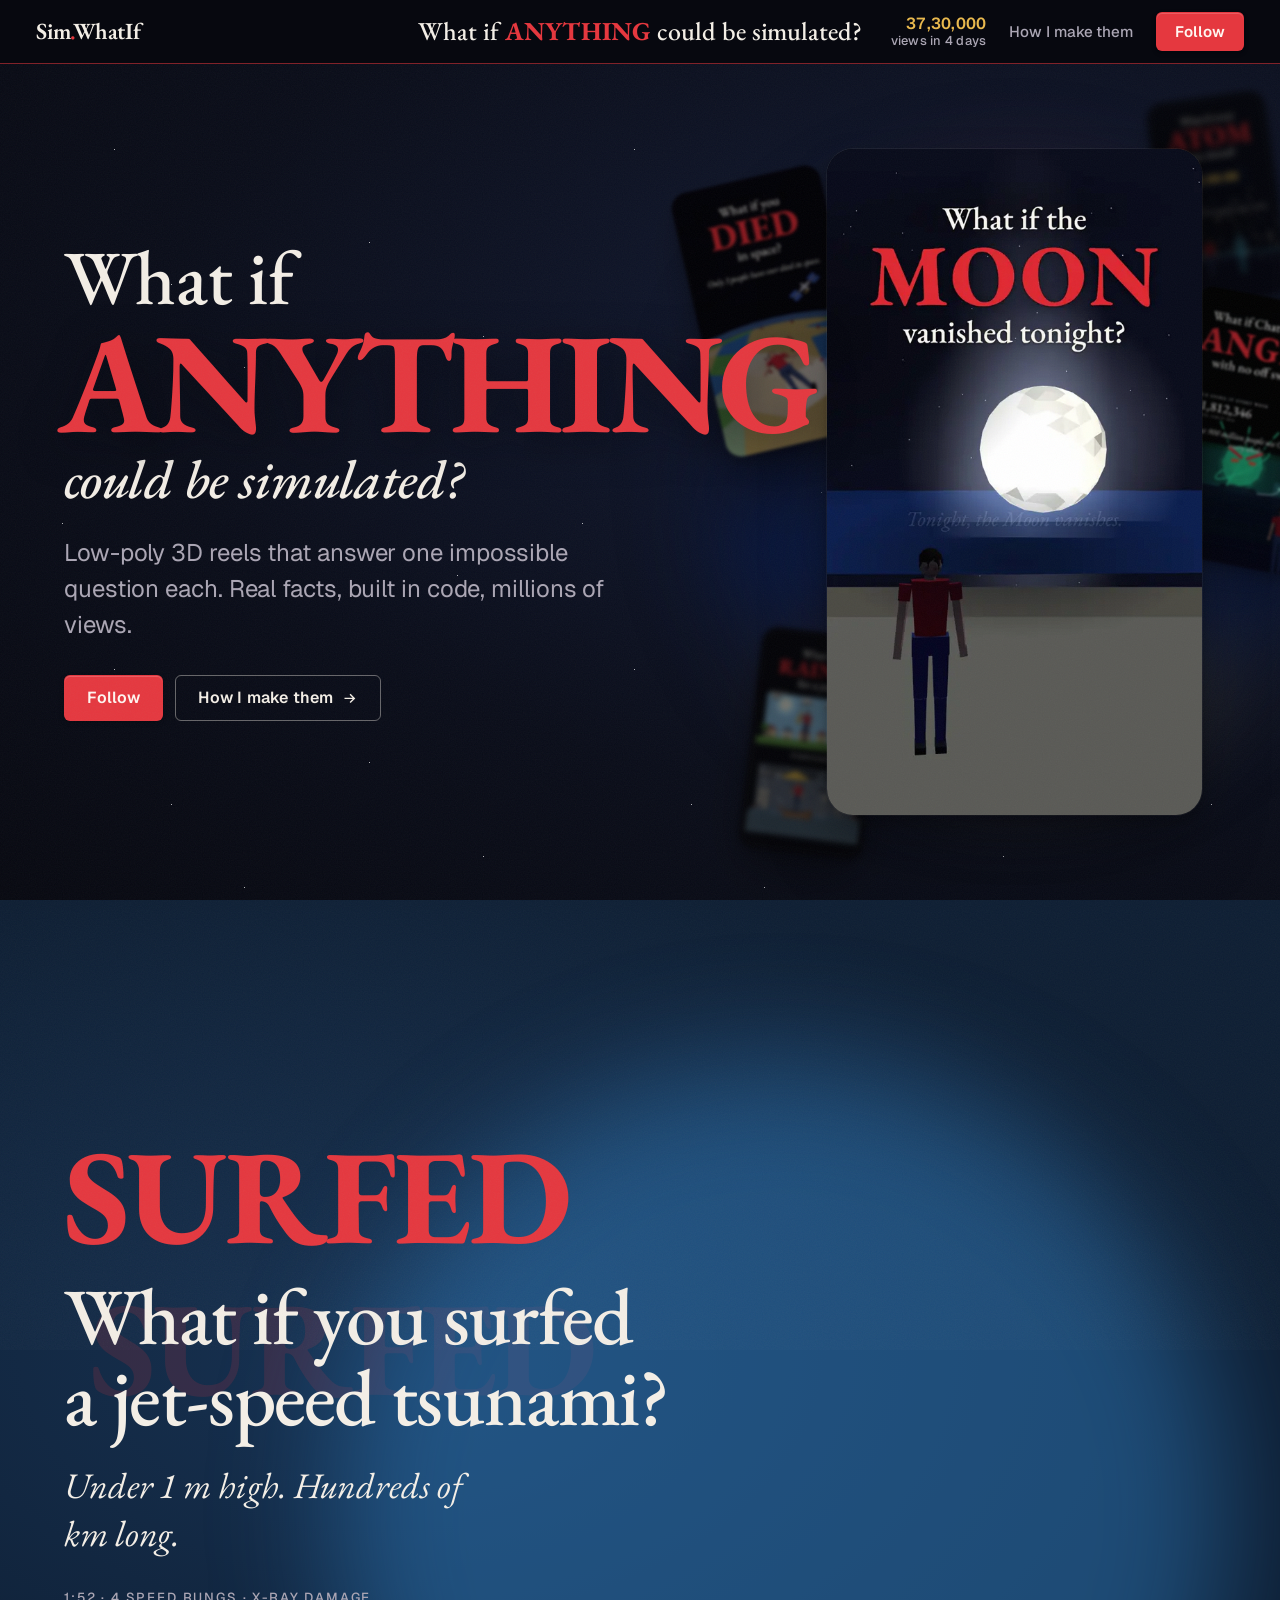
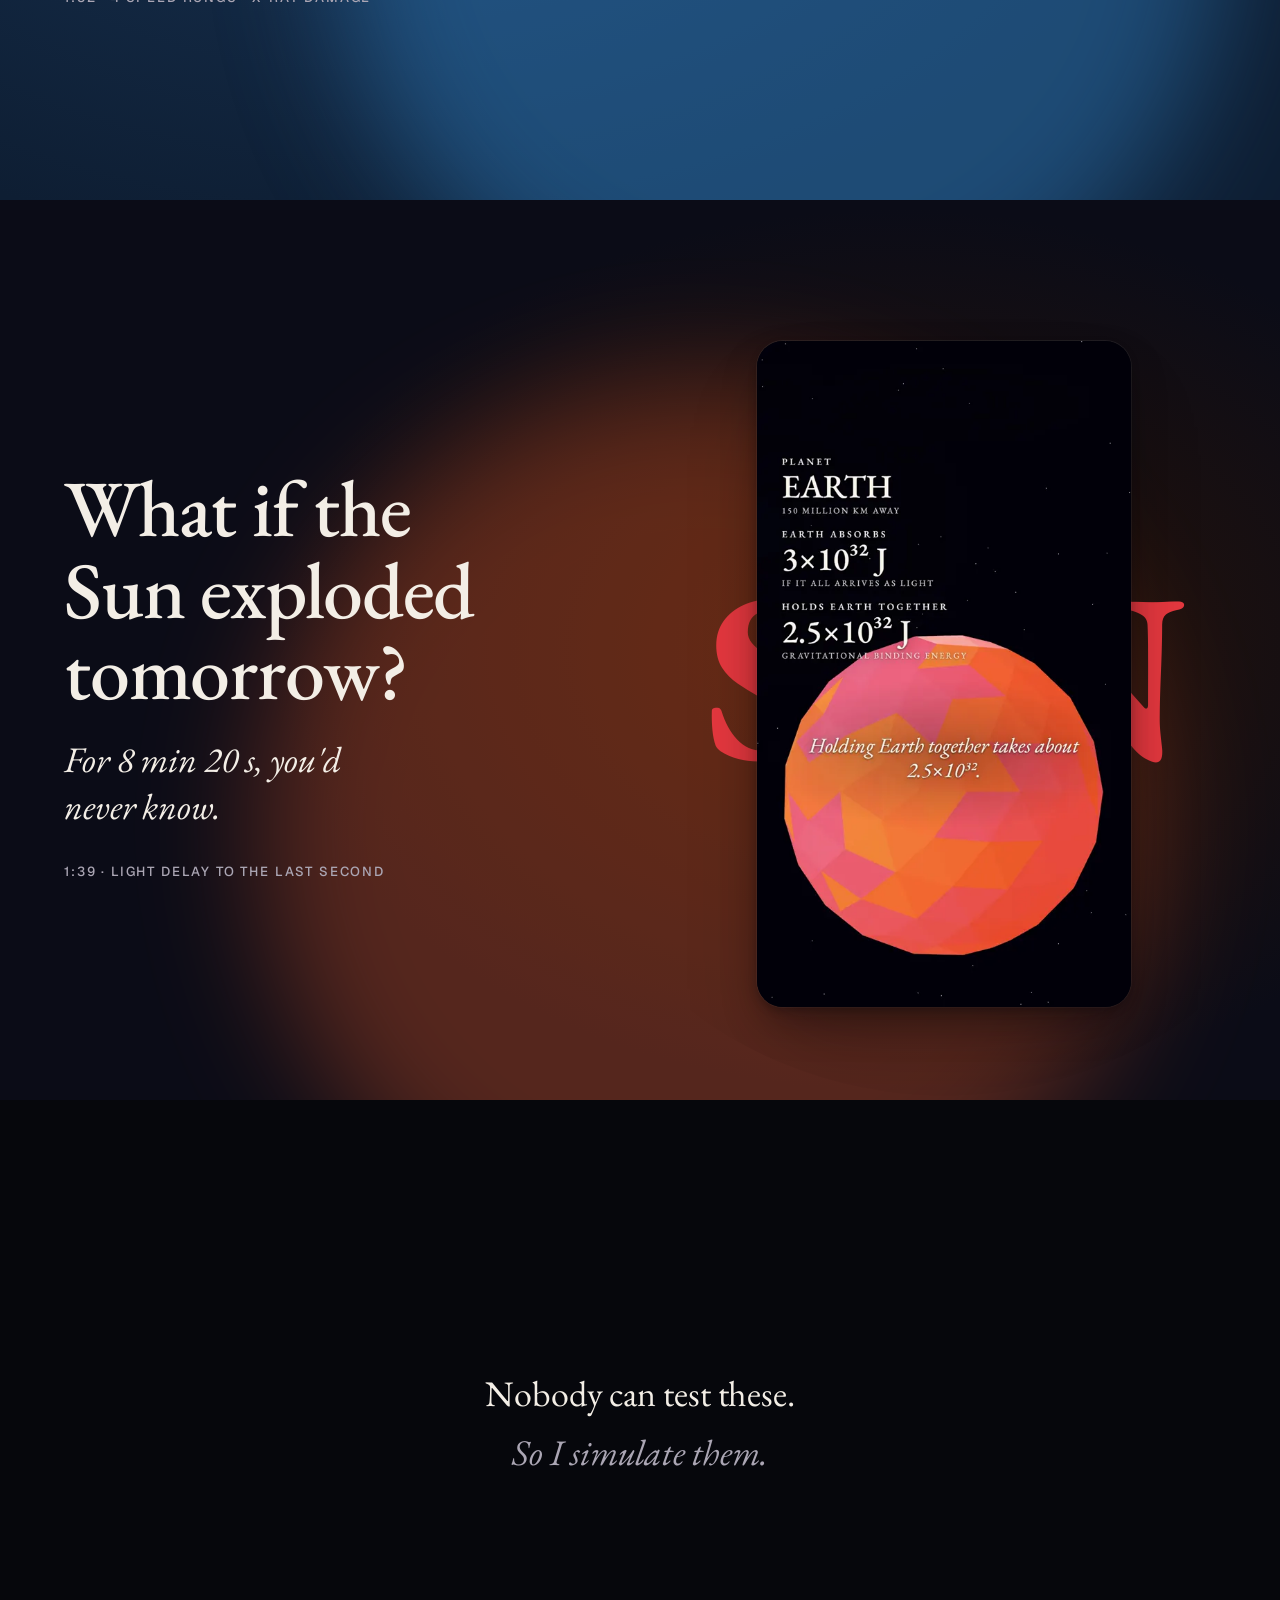
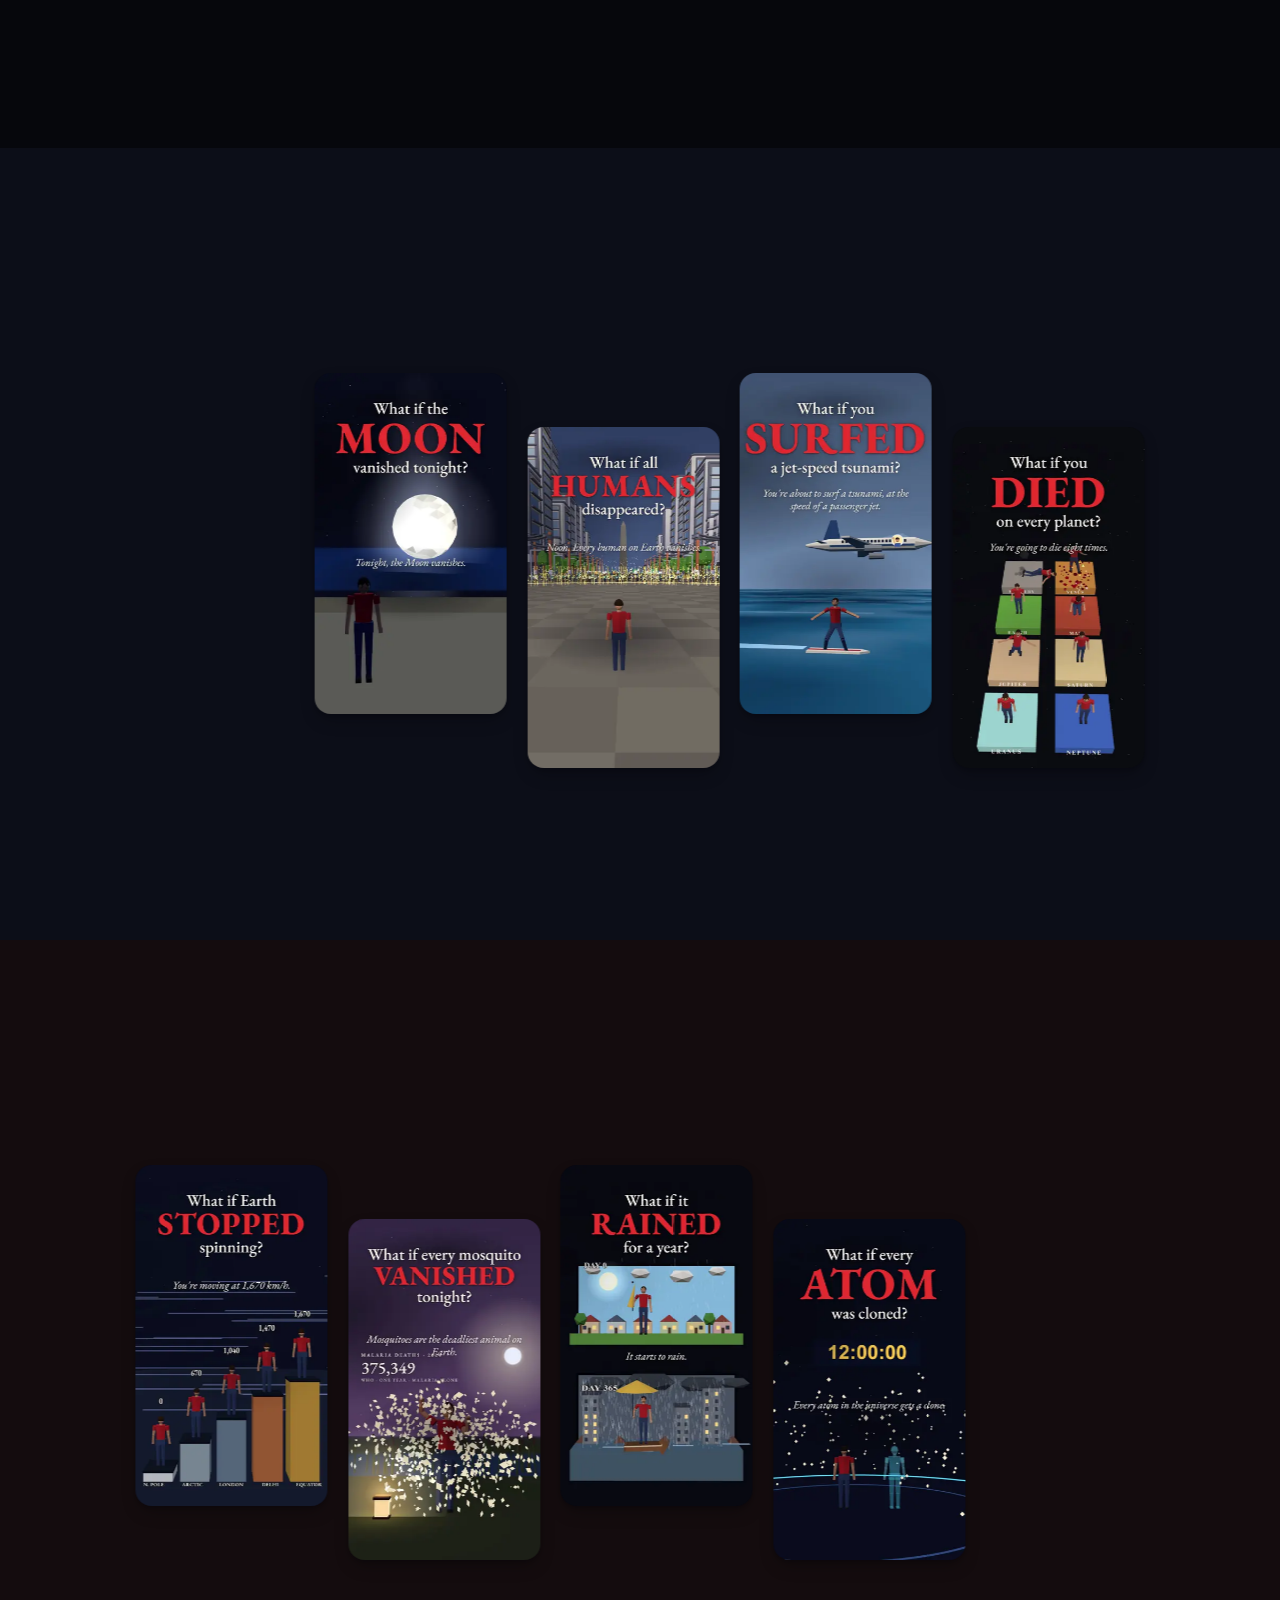
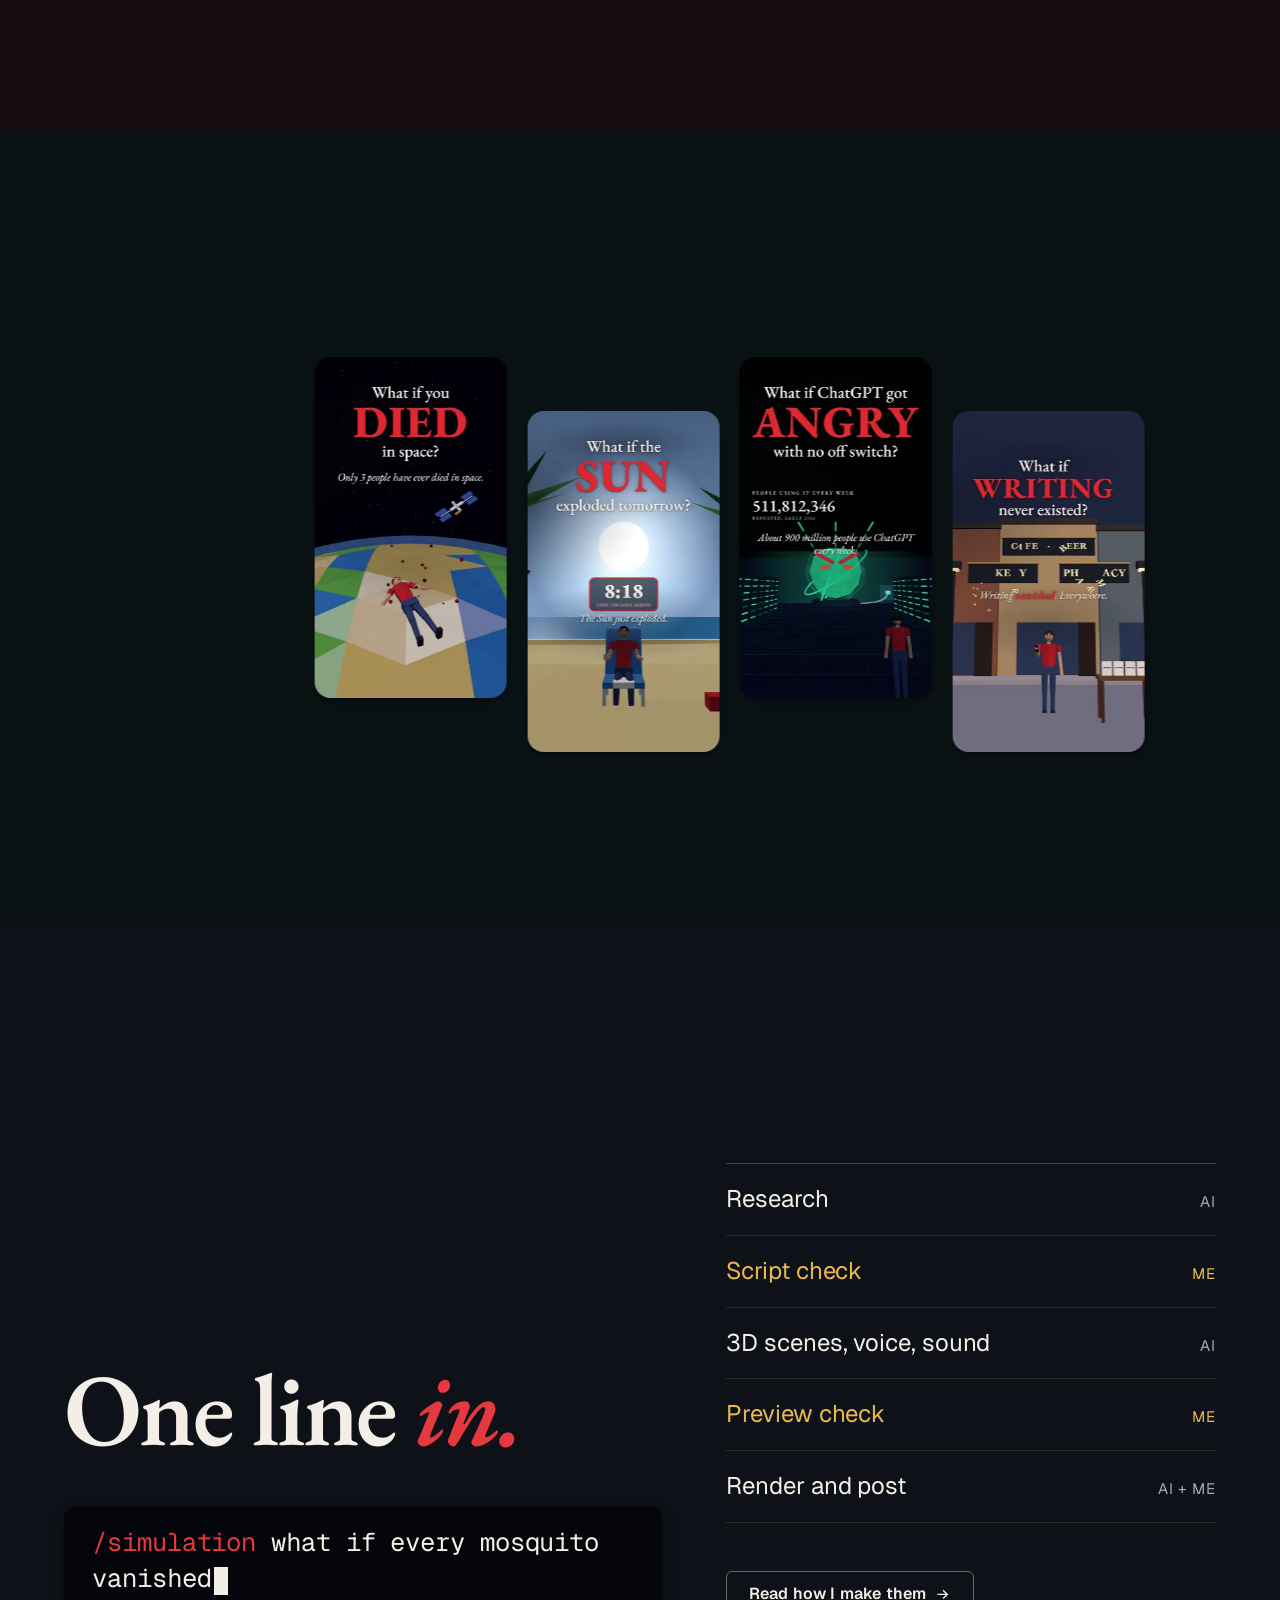
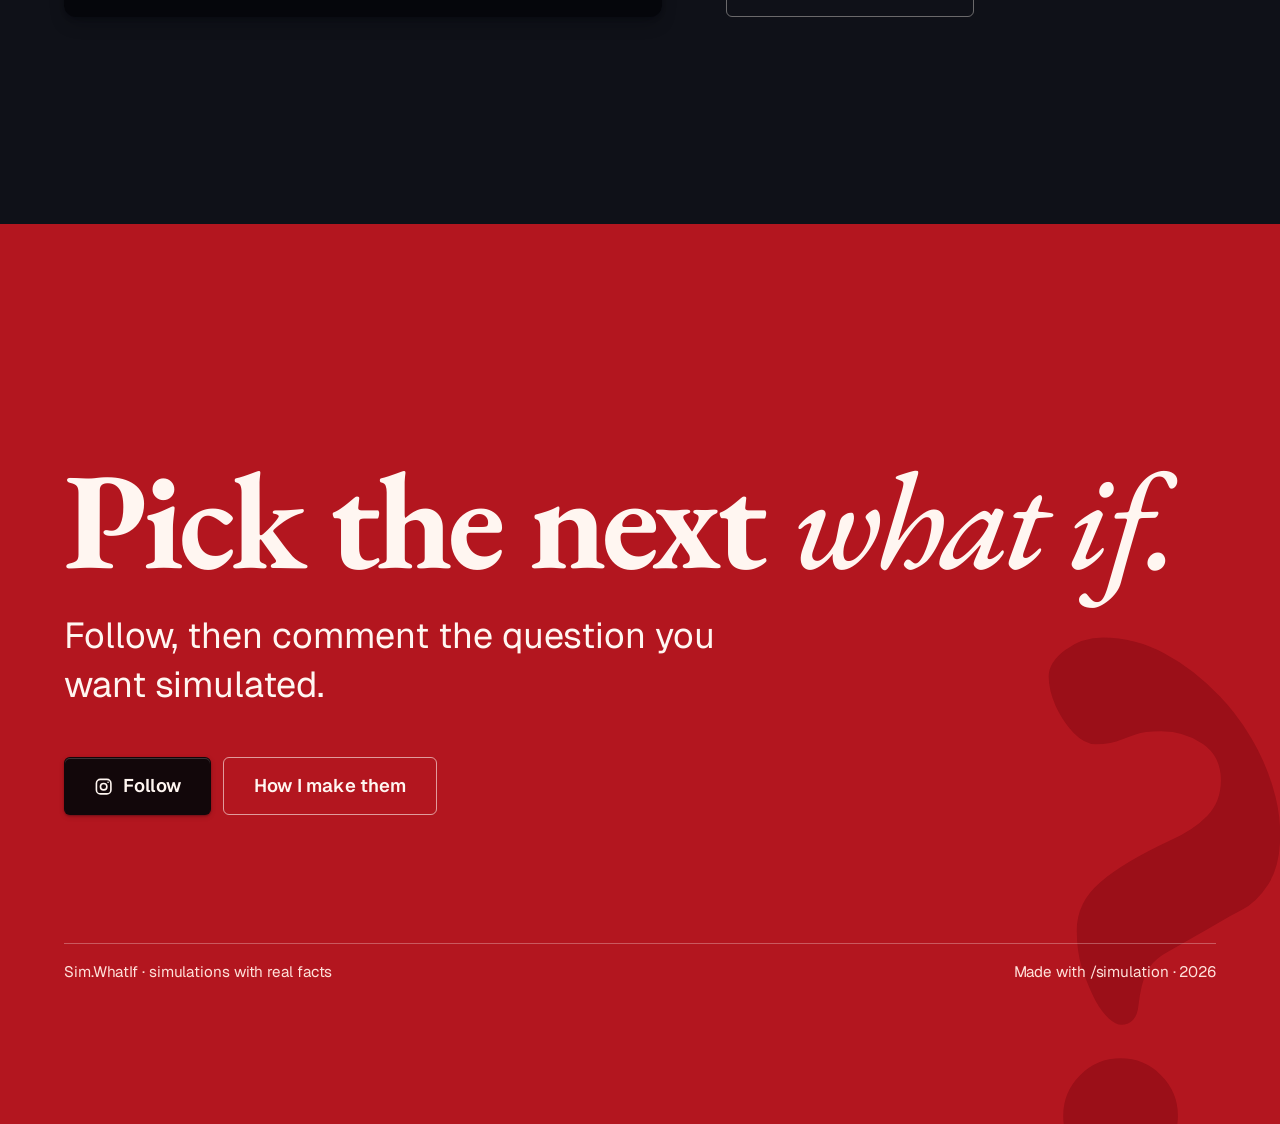
==== index.html @ ac02eaeb "Sim.WhatIf website: home page and how-I-make-them page Co-Authored-By: Claude Opus 5.5 <noreply@anth" ====
<!doctype html>
<html lang="en">
<head>
<meta charset="utf-8">
<meta name="viewport" content="width=device-width, initial-scale=1, viewport-fit=cover">
<title>Sim.WhatIf · What if anything could be simulated?</title>
<meta name="description" content="Low-poly 3D what-if reels built in code. 37.3 lakh views in 4 days. Here is how they are made.">
<link rel="icon" href="data:image/svg+xml,<svg xmlns='http://www.w3.org/2000/svg' viewBox='0 0 32 32'><rect width='32' height='32' rx='7' fill='%230A0D18'/><text x='16' y='23' font-family='Georgia,serif' font-size='19' font-weight='700' text-anchor='middle' fill='%23E5383F'>?</text></svg>">
<link rel="preconnect" href="https://fonts.googleapis.com">
<link rel="preconnect" href="https://fonts.gstatic.com" crossorigin>
<link rel="stylesheet" href="https://fonts.googleapis.com/css2?family=Geist:wght@400;500;600&family=Geist+Mono:wght@400&display=swap">
<link rel="preload" href="assets/EBGaramond.ttf" as="font" type="font/ttf" crossorigin>
<link rel="stylesheet" href="scrollcraft.css">
<link rel="stylesheet" href="site.css">
<style>
  /* ---------------------------------------------------- the live sentence -- */
  .bar__q {
    font-family: var(--sc-font-display); font-size: clamp(1.15rem, 0.9rem + 0.9vw, 1.75rem);
    font-weight: 500; white-space: pre; display: flex; align-items: baseline; min-width: 0; overflow: hidden;
    opacity: 0; transform: translateY(6px); transition: opacity 260ms var(--sc-ease-out), transform 260ms var(--sc-ease-out);
  }
  .bar.is-live .bar__q { opacity: 1; transform: none; }
  .bar__slot { position: relative; display: inline-grid; overflow: hidden; height: 1.15em; line-height: 1.15; vertical-align: bottom; }
  .bar__word {
    grid-area: 1 / 1; color: var(--sc-accent); font-weight: 700; text-transform: uppercase; letter-spacing: 0.01em;
    transition: transform 280ms var(--sc-ease-out), opacity 280ms var(--sc-ease-out);
  }
  .bar__word.is-out { transform: translateY(-110%); opacity: 0; }
  .bar__word.is-in  { transform: translateY(110%);  opacity: 0; }
  .bar__tally {
    font: 500 0.8rem/1.2 var(--sc-font-text); color: var(--sc-ink-soft); text-align: right; letter-spacing: 0.02em; margin: 0;
    opacity: 0; transition: opacity 400ms var(--sc-ease-out);
  }
  .bar__tally b { display: block; color: var(--gold); font: 600 1rem/1.1 var(--sc-font-text); font-variant-numeric: tabular-nums; }
  .bar.has-tally .bar__tally { opacity: 1; }

  /* ---------------------------------------------------------------- shared -- */
  .cut { position: relative; min-height: 100svh; display: grid; align-items: center; overflow: clip; }
  .phone {
    position: relative; aspect-ratio: 9 / 16; height: min(78svh, 760px); border-radius: 26px; overflow: hidden;
    background: #05060B; box-shadow: var(--sc-e3), 0 0 0 1px rgb(255 255 255 / 0.07);
  }
  .phone video, .phone img { position: absolute; inset: 0; width: 100%; height: 100%; object-fit: cover; display: block; }
  .word {
    font-family: var(--sc-font-display); font-weight: 700; text-transform: uppercase; color: var(--sc-accent);
    letter-spacing: -0.02em; line-height: 0.82; margin: 0; white-space: nowrap;
  }
  .q { font-family: var(--sc-font-display); font-weight: 500; font-size: var(--sc-t-3xl); line-height: 1.02; letter-spacing: -0.015em; margin: 0; text-wrap: balance; }
  .fact { font-family: var(--sc-font-display); font-style: italic; font-size: var(--sc-t-xl); line-height: 1.32; color: var(--sc-ink); margin: 0; max-width: 24ch; text-wrap: pretty; }
  .meta { font: 500 var(--sc-t-xs)/1.4 var(--sc-font-text); letter-spacing: 0.14em; text-transform: uppercase; color: var(--sc-ink-soft); margin: 0; }
  .stack > * + * { margin-top: var(--sc-5); }
  .stack > .fact + .meta { margin-top: var(--sc-6); }

  /* ---------------------------------------------------------------- hero -- */
  .hero { background: radial-gradient(120% 90% at 78% 40%, #121A33 0%, #0A0D19 55%, #07080F 100%); padding-top: var(--bar-h); }
  .stars {
    position: absolute; inset: -10% 0 0 0; z-index: 0; pointer-events: none; opacity: 0.7;
    background-image:
      radial-gradient(1.2px 1.2px at 12% 18%, #fff 50%, transparent 51%),
      radial-gradient(1px 1px at 33% 72%, #fff 50%, transparent 51%),
      radial-gradient(1.4px 1.4px at 58% 12%, #fff 50%, transparent 51%),
      radial-gradient(1px 1px at 71% 64%, #fff 50%, transparent 51%),
      radial-gradient(1.2px 1.2px at 88% 28%, #fff 50%, transparent 51%),
      radial-gradient(1px 1px at 22% 46%, #fff 50%, transparent 51%),
      radial-gradient(1px 1px at 47% 88%, #fff 50%, transparent 51%),
      radial-gradient(1.3px 1.3px at 93% 82%, #fff 50%, transparent 51%),
      radial-gradient(1px 1px at 6% 90%, #fff 50%, transparent 51%),
      radial-gradient(1px 1px at 64% 40%, #fff 50%, transparent 51%);
    background-size: 520px 520px;
  }
  .hero__grid {
    position: relative; z-index: 1;
    width: 100%; max-width: 86rem; margin-inline: auto; padding-inline: var(--sc-gutter);
    display: grid; grid-template-columns: 1.1fr 0.9fr; align-items: center; gap: var(--sc-6);
  }
  .hero__copy { position: relative; z-index: 4; }
  .hero h1 { font-family: var(--sc-font-display); font-weight: 500; margin: 0; line-height: 0.9; letter-spacing: -0.02em; }
  .hero h1 .l1 { display: block; font-size: clamp(2.6rem, 1.6rem + 4vw, 5.6rem); }
  .hero h1 .l2 { display: block; font-size: clamp(3.6rem, 1.4rem + 9.4vw, 11.5rem); font-weight: 700; color: var(--sc-accent); text-transform: uppercase; margin: 0.04em 0 0.06em -0.04em; letter-spacing: -0.03em; text-shadow: 0 10px 40px rgb(7 8 15 / 0.65); }
  .hero h1 .l3 { display: block; font-size: clamp(2rem, 1.3rem + 2.6vw, 3.9rem); font-style: italic; }
  .hero__sub { margin: var(--sc-6) 0 var(--sc-6); font-size: var(--sc-t-lg); line-height: 1.5; color: var(--sc-ink-soft); max-width: 34ch; }
  .hero__ctas { display: flex; flex-wrap: wrap; gap: var(--sc-3); }
  .hero__stage { position: relative; justify-self: center; display: grid; place-items: center; }
  .hero__back {
    position: absolute; z-index: 0; width: 180%; aspect-ratio: 1; left: 50%; top: 50%; translate: -50% -50%;
    background: url("assets/hero.webp") center / cover; filter: blur(50px) saturate(1.4); opacity: 0.55; border-radius: 50%;
  }
  .deck { position: absolute; z-index: 1; width: 46%; aspect-ratio: 9 / 16; border-radius: 16px; overflow: hidden; box-shadow: var(--sc-e3); }
  .deck img { width: 100%; height: 100%; object-fit: cover; display: block; }
  .deck--a { left: -46%; top: 4%;  rotate: -13deg; filter: blur(1.5px) brightness(0.62); }
  .deck--b { right: -44%; top: 22%; rotate: 11deg;  filter: blur(1px) brightness(0.7); }
  .deck--c { left: -30%; bottom: -6%; rotate: 7deg; width: 38%; filter: blur(2.5px) brightness(0.5); z-index: 0; }
  .deck--d { right: -30%; top: -8%; rotate: -8deg; width: 36%; filter: blur(3px) brightness(0.45); z-index: 0; }
  .hero__stage .phone { z-index: 2; height: min(74svh, 700px); }
  .hero__layer { will-change: transform; }

  /* ----------------------------------------------------------------- cuts -- */
  .cut__in { position: relative; z-index: 1; width: 100%; max-width: 86rem; margin-inline: auto; padding: calc(var(--bar-h) + var(--sc-6)) var(--sc-gutter) var(--sc-7); display: grid; align-items: center; gap: var(--sc-8); }
  .cut--tsunami { background: radial-gradient(90% 80% at 30% 50%, #173252 0%, #0E1E33 70%); }
  .cut--sun     { background: radial-gradient(70% 70% at 70% 50%, #2A1408 0%, #0B0C17 70%); }
  .ghost {
    position: absolute; z-index: 0; left: -2vw; top: 50%; translate: 0 -52%;
    font-size: clamp(9rem, 4rem + 22vw, 30rem); color: var(--sc-accent); opacity: 0.16; pointer-events: none;
  }
  .cut--tsunami .cut__in { grid-template-columns: 1fr auto; }
  .cut--tsunami .word { font-size: clamp(4rem, 2rem + 8vw, 10rem); }
  .cut--sun .cut__in { grid-template-columns: 1fr 1fr; }
  .cut--sun .behind { position: relative; display: grid; place-items: center; }
  .cut--sun .behind .word { position: absolute; z-index: 0; font-size: clamp(7rem, 3rem + 17vw, 23rem); top: 50%; translate: 0 -50%; }
  .cut--sun .behind .phone { z-index: 1; height: min(74svh, 700px); }
  .glow { position: absolute; z-index: 0; width: 70%; aspect-ratio: 1; border-radius: 50%; filter: blur(60px); opacity: 0.5; }
  .cut--tsunami .glow { right: 4%; top: 18%; background: #2E79B8; }
  .cut--sun .glow { right: 10%; top: 20%; background: #E0582A; opacity: 0.35; }

  /* ---------------------------------------------------------------- quiet -- */
  .quiet { min-height: 72svh; background: #06070C; display: grid; place-items: center; text-align: center; padding: var(--sc-9) var(--sc-gutter); }
  .quiet p { margin: 0; font-family: var(--sc-font-display); font-size: var(--sc-t-xl); line-height: 1.3; }
  .quiet p + p { margin-top: var(--sc-3); font-style: italic; color: var(--sc-ink-soft); }

  /* ------------------------------------------------------------ hook wall -- */
  .wall { min-height: 88svh; display: grid; align-items: center; overflow: clip; }
  .wall--a { background: #0C0E18; }
  .wall--b { background: #140C0E; }
  .wall--c { background: #0A1214; }
  .wall__row { display: flex; gap: clamp(0.75rem, 1.6vw, 1.5rem); justify-content: center; padding: var(--sc-7) var(--sc-4); will-change: transform; }
  .wall figure { margin: 0; flex: 0 0 auto; width: clamp(8.5rem, 15vw, 15rem); aspect-ratio: 9 / 16; border-radius: 16px; overflow: hidden; box-shadow: var(--sc-e2); }
  .wall figure:nth-child(even) { translate: 0 6svh; }
  .wall img { width: 100%; height: 100%; object-fit: cover; display: block; }

  /* ------------------------------------------------------- the takeover -- */
  .take {
    position: fixed; inset: 0; z-index: 30; pointer-events: none; visibility: hidden;
    display: grid; place-items: center; padding: calc(var(--bar-h) + 2rem) var(--sc-gutter) 2rem;
  }
  .take.is-on { visibility: visible; }
  .take__panel {
    position: absolute; inset: 0; transform-origin: 50% 0; transform: scaleY(0);
    background: linear-gradient(180deg, rgb(7 8 15 / 0.97) 0%, rgb(7 8 15 / 0.8) 45%, rgb(7 8 15 / 0.9) 100%);
  }
  .take__plate {
    position: absolute; z-index: 1; left: 50%; top: 50%; translate: -50% -46%;
    width: min(66rem, 94vw); height: min(36rem, 76svh); border-radius: 50%;
    background: radial-gradient(closest-side, rgb(7 8 15 / 0.97), rgb(7 8 15 / 0.74) 70%, transparent);
    opacity: 0;
  }
  .take__body { position: relative; z-index: 2; text-align: center; display: grid; justify-items: center; }
  .take__q { font-family: var(--sc-font-display); font-weight: 500; font-size: clamp(1.6rem, 1rem + 2.6vw, 3.4rem); line-height: 1.08; margin: 0; opacity: 0; text-wrap: balance; }
  .take__q em { font-style: normal; font-weight: 700; color: var(--sc-accent); text-transform: uppercase; }
  .take__num {
    margin: 0.18em 0 0; font-family: var(--sc-font-text); font-weight: 600; font-variant-numeric: tabular-nums;
    font-size: clamp(3.6rem, 1.2rem + 10vw, 12rem); line-height: 1; letter-spacing: -0.045em; opacity: 0;
  }
  .take__lbl { margin: 0.4em 0 0; font: 500 var(--sc-t-lg)/1.3 var(--sc-font-text); color: var(--sc-ink-soft); opacity: 0; }
  .stampwrap { position: relative; margin-top: var(--sc-6); display: grid; place-items: center; }
  .ring { position: absolute; width: 18rem; aspect-ratio: 1; border-radius: 50%; border: 2px solid var(--gold); opacity: 0; }
  .stamp {
    position: relative; display: inline-grid; justify-items: center; gap: 0.15em;
    padding: 0.45em 1.1em 0.55em; border: 3px solid var(--gold); border-radius: 4px; color: var(--gold);
    background: rgb(12 10 4 / 0.86); rotate: -4deg; opacity: 0; transform: scale(1.6);
    box-shadow: 0 6px 18px -6px rgb(0 0 0 / 0.6);
  }
  .stamp small { font: 600 0.72rem/1 var(--sc-font-text); letter-spacing: 0.32em; }
  .stamp strong { font-family: var(--sc-font-display); font-weight: 700; font-size: clamp(1.4rem, 0.9rem + 1.8vw, 2.6rem); line-height: 1; letter-spacing: 0.01em; }

  /* ------------------------------------------------------- how teaser -- */
  .how { min-height: 100svh; display: grid; align-items: center; background: #0F1118; position: relative; overflow: clip; }
  .how__in { position: relative; z-index: 1; width: 100%; max-width: 86rem; margin-inline: auto; padding: calc(var(--bar-h) + var(--sc-8)) var(--sc-gutter) var(--sc-9); display: grid; grid-template-columns: 1.1fr 0.9fr; gap: var(--sc-8); align-items: end; }
  .how h2 { font-family: var(--sc-font-display); font-weight: 600; font-size: clamp(3rem, 1.6rem + 6vw, 8rem); line-height: 0.92; letter-spacing: -0.03em; margin: 0; }
  .how h2 em { color: var(--sc-accent); font-style: italic; font-weight: 600; }
  .cmd {
    margin: var(--sc-7) 0 0; display: inline-block; max-width: 100%;
    font: 400 clamp(1rem, 0.7rem + 1.2vw, 1.6rem)/1.4 var(--sc-font-mono);
    padding: 0.8em 1.1em; border-radius: var(--sc-r-md); background: #05060B; color: var(--sc-ink);
    box-shadow: var(--sc-e2), inset 0 1px 0 rgb(255 255 255 / 0.06); overflow-wrap: anywhere;
  }
  .cmd b { color: var(--sc-accent); font-weight: 400; }
  .caret { display: inline-block; width: 0.55em; height: 1.1em; margin-left: 0.1em; vertical-align: text-bottom; background: var(--sc-ink); animation: blink 1.1s steps(1) infinite; }
  @keyframes blink { 50% { opacity: 0; } }
  .pipe { list-style: none; margin: 0 0 var(--sc-7); padding: 0; border-top: 1px solid var(--sc-hairline-strong); }
  .pipe li { display: flex; align-items: baseline; justify-content: space-between; gap: var(--sc-4); padding: var(--sc-4) 0; border-bottom: 1px solid var(--sc-hairline); font-size: var(--sc-t-lg); }
  .pipe li span { color: var(--sc-ink-soft); font-size: var(--sc-t-sm); letter-spacing: 0.06em; }
  .pipe li.me { color: var(--gold); }
  .pipe li.me span { color: var(--gold); }

  /* ---------------------------------------------------------------- close -- */
  .close {
    --sc-ink: #FFF6F1; --sc-ink-soft: #FFE1DA; color: var(--sc-ink);
    min-height: 100svh; background: #B3161F; display: grid; align-content: center;
    padding: calc(var(--bar-h) + var(--sc-8)) var(--sc-gutter) var(--sc-6); position: relative; overflow: clip;
  }
  .close__q { position: absolute; right: -3vw; bottom: -12vw; font-family: var(--sc-font-display); font-weight: 700; font-size: 62vw; line-height: 1; color: #9B0F18; pointer-events: none; }
  .close__in { position: relative; width: 100%; max-width: 86rem; margin-inline: auto; }
  .close h2 { font-family: var(--sc-font-display); font-weight: 700; font-size: clamp(3.4rem, 1.4rem + 9vw, 12rem); line-height: 0.88; letter-spacing: -0.035em; margin: 0; text-wrap: balance; }
  .close h2 i { font-weight: 500; }
  .close p { margin: var(--sc-6) 0 var(--sc-7); font-size: var(--sc-t-xl); line-height: 1.35; max-width: 30ch; color: var(--sc-ink); }
  .close .btn { background: #12070A; color: #FFF6F1; font-size: 1.15rem; padding: 1em 1.6em; }
  @media (hover: hover) and (pointer: fine) { .close .btn:hover { background: #2A0E13; } }
  .close .btn--ghost { background: transparent; border-color: rgb(255 246 241 / 0.6); }
  @media (hover: hover) and (pointer: fine) { .close .btn--ghost:hover { background: rgb(255 246 241 / 0.1); } }
  .close .btn:focus-visible { outline-color: #FFF6F1; }
  .close__ctas { display: flex; flex-wrap: wrap; gap: var(--sc-3); }
  .foot { position: relative; width: 100%; max-width: 86rem; margin: var(--sc-10) auto 0; display: flex; justify-content: space-between; gap: var(--sc-4); flex-wrap: wrap; font-size: var(--sc-t-sm); color: var(--sc-ink-soft); border-top: 1px solid rgb(255 246 241 / 0.3); padding-top: var(--sc-4); }

  /* --------------------------------------------------------------- phones -- */
  @media (max-width: 860px) {
    .bar { grid-template-columns: auto 1fr auto; gap: 0.6rem; }
    .bar__mark { font-size: 1.25rem; }
    .bar.is-live .bar__mark { display: none; }
    .bar__q { justify-self: start; font-size: 1.12rem; }
    .bar__tally { display: none; }
    .hero__grid { grid-template-columns: 1fr; gap: var(--sc-6); padding-block: var(--sc-7) var(--sc-7); }
    .hero h1 .l2 { font-size: clamp(3rem, 15vw, 6rem); }
    .hero__sub { margin: var(--sc-4) 0 var(--sc-5); font-size: var(--sc-t-base); }
    .hero__stage .phone { height: 48svh; }
    .deck--a { left: -40%; } .deck--b { right: -40%; }
    .cut__in, .cut--tsunami .cut__in, .cut--sun .cut__in, .how__in { grid-template-columns: 1fr; gap: var(--sc-6); justify-items: start; padding-bottom: var(--sc-7); }
    .phone, .cut--sun .behind .phone { height: 56svh; }
    .cut--tsunami .phone { justify-self: center; order: -1; }
    .cut--sun .behind { justify-self: center; order: -1; }
    .cut--sun .behind .word { font-size: 36vw; }
    .q { font-size: var(--sc-t-2xl); }
    .wall figure { width: 30vw; }
    .wall figure:nth-child(n+4) { display: none; }
    .how__in { align-items: start; }
  }
  @media (max-width: 380px) { .bar__q { font-size: 1rem; } .bar .btn { padding: 0.65em 0.9em; } }
  @media (prefers-reduced-motion: reduce) {
    .bar__word, .bar__q { transition: none; }
    .caret { animation: none; }
  }
</style>
</head>
<body>

<div class="sc-grain" aria-hidden="true"></div>

<header class="bar" id="bar" data-sc-verify-state="hero">
  <a class="bar__mark" href="#top" aria-label="Sim.WhatIf, back to top">Sim<i>.</i>WhatIf</a>
  <p class="bar__q" aria-hidden="true">What if&nbsp;<span id="barPre"></span><span class="bar__slot"><span class="bar__word" id="barWord">anything</span></span><span id="barTail">?</span></p>
  <div class="bar__right">
    <p class="bar__tally" id="tally" aria-hidden="true"><b>37,30,000</b>views in 4 days</p>
    <a class="bar__link" href="how.html">How I make them</a>
    <a class="btn" href="https://www.instagram.com/sim.whatif/" rel="noopener" target="_blank">Follow</a>
  </div>
</header>

<!-- The peak lives in the chrome: it unfurls over the hook wall, counts, stamps, holds, collapses. -->
<div class="take" id="take" aria-hidden="true">
  <div class="take__panel" id="takePanel"></div>
  <div class="take__plate" id="takePlate"></div>
  <div class="take__body" id="takeBody">
    <p class="take__q" id="takeQ">What if <em>one person</em> made all of these?</p>
    <p class="take__num" id="takeNum">0</p>
    <p class="take__lbl" id="takeLbl">views in 4 days</p>
    <div class="stampwrap"><span class="ring" id="ring"></span><div class="stamp" id="stamp"><small>RESULT</small><strong>37.3 LAKH VIEWS</strong></div></div>
  </div>
</div>

<main id="top">

  <!-- HERO: stars, glow, a fanned deck of hooks, the phone, and a red word in front -->
  <section class="cut hero" data-sc-act="flow" data-pre="" data-word="anything" data-tail=" could be simulated?">
    <div class="stars hero__layer" id="heroStars" aria-hidden="true"></div>
    <div class="hero__grid">
      <div class="hero__copy hero__layer" id="heroCopy">
        <h1><span class="l1">What if</span><span class="l2" id="heroWord">anything</span><span class="l3">could be simulated?</span></h1>
        <p class="hero__sub">Low-poly 3D reels that answer one impossible question each. Real facts, built in code, millions of views.</p>
        <div class="hero__ctas">
          <a class="btn" href="https://www.instagram.com/sim.whatif/" rel="noopener" target="_blank">Follow</a>
          <a class="btn btn--ghost" href="how.html">How I make them <svg viewBox="0 0 24 24" fill="none" stroke="currentColor" stroke-width="2" aria-hidden="true"><path d="M5 12h14M13 6l6 6-6 6"/></svg></a>
        </div>
      </div>
      <div class="hero__stage">
        <div class="hero__back hero__layer" id="heroBack" aria-hidden="true"></div>
        <div class="deck deck--d hero__layer" data-depth="0.9" aria-hidden="true"><img src="assets/hooks/08-every-atom-cloned.webp" alt=""></div>
        <div class="deck deck--c hero__layer" data-depth="0.75" aria-hidden="true"><img src="assets/hooks/07-rain-for-a-year.webp" alt=""></div>
        <div class="deck deck--a hero__layer" data-depth="0.55" aria-hidden="true"><img src="assets/hooks/09-died-in-space.webp" alt=""></div>
        <div class="deck deck--b hero__layer" data-depth="0.45" aria-hidden="true"><img src="assets/hooks/11-chatgpt-angry.webp" alt=""></div>
        <div class="phone hero__layer" id="heroPhone">
          <video class="loop" src="assets/hero.mp4" poster="assets/hero.webp" muted loop playsinline preload="auto" aria-label="Reel: What if the Moon vanished tonight? A low-poly person stands on a beach under a full Moon."></video>
        </div>
      </div>
    </div>
  </section>

  <!-- CUT 1 · tsunami -->
  <section class="cut cut--tsunami" data-sc-act="flow" data-pre="you " data-word="surfed" data-tail=" a tsunami?">
    <p class="word ghost" aria-hidden="true" id="ghostA">Surfed</p>
    <span class="glow" aria-hidden="true"></span>
    <div class="cut__in">
      <div class="stack" data-sc-in data-sc-stagger="60">
        <p class="word">Surfed</p>
        <h2 class="q">What if you surfed a jet-speed tsunami?</h2>
        <p class="fact">Under 1 m high. Hundreds of km long.</p>
        <p class="meta">1:52 · 4 speed rungs · x-ray damage</p>
      </div>
      <div class="phone" data-sc-reveal="up" data-sc-reveal-at="0.06 0.36">
        <video class="loop" data-src="assets/tsunami.mp4" poster="assets/tsunami.webp" muted loop playsinline preload="none" aria-label="Reel clip: an x-ray skeleton shows rib and lung damage at 160 km/h."></video>
      </div>
    </div>
  </section>

  <!-- CUT 2 · sun: the word sits behind the phone -->
  <section class="cut cut--sun" data-sc-act="flow" data-pre="the " data-word="Sun" data-tail=" exploded?">
    <span class="glow" aria-hidden="true"></span>
    <div class="cut__in">
      <div class="stack" data-sc-in data-sc-stagger="60">
        <h2 class="q">What if the Sun exploded tomorrow?</h2>
        <p class="fact">For 8 min 20 s, you'd never know.</p>
        <p class="meta">1:39 · light delay to the last second</p>
      </div>
      <div class="behind">
        <p class="word" aria-hidden="true" id="sunWord">Sun</p>
        <div class="phone" data-sc-reveal="iris" data-sc-reveal-at="0.06 0.38">
          <video class="loop" data-src="assets/sun.mp4" poster="assets/sun.webp" muted loop playsinline preload="none" aria-label="Reel clip: the planet comes apart into low-poly blocks."></video>
        </div>
      </div>
    </div>
  </section>

  <!-- QUIET: authored silence before the peak -->
  <section class="quiet" data-sc-act="flow" data-pre="" data-word="…" data-tail="">
    <div data-sc-in data-sc-stagger="120">
      <p>Nobody can test these.</p>
      <p>So I simulate them.</p>
    </div>
  </section>

  <!-- HOOK WALL: three short cuts the takeover plays over -->
  <div id="peakZone" data-pre="" data-word="one person" data-tail=" made all of these?" data-tail-short=" made these?">
    <section class="wall wall--a" data-sc-act="flow" aria-label="Reel hooks">
      <div class="wall__row" data-dir="-1" data-sc-in data-sc-stagger="40">
        <figure><img src="assets/hooks/01-moon-vanishes.webp" width="360" height="640" alt="What if the Moon vanished tonight?" loading="lazy"></figure>
        <figure><img src="assets/hooks/02-humans-disappear-epic.webp" width="360" height="640" alt="What if all humans disappeared?" loading="lazy"></figure>
        <figure><img src="assets/hooks/03-surf-a-tsunami.webp" width="360" height="640" alt="What if you surfed a jet-speed tsunami?" loading="lazy"></figure>
        <figure><img src="assets/hooks/04-died-on-every-planet.webp" width="360" height="640" alt="What if you died on every planet?" loading="lazy"></figure>
      </div>
    </section>
    <section class="wall wall--b" data-sc-act="flow" aria-label="More reel hooks">
      <div class="wall__row" data-dir="1" data-sc-in data-sc-stagger="40">
        <figure><img src="assets/hooks/05-earth-stops-spinning.webp" width="360" height="640" alt="What if Earth stopped spinning?" loading="lazy"></figure>
        <figure><img src="assets/hooks/06-mosquitoes-vanish.webp" width="360" height="640" alt="What if every mosquito vanished tonight?" loading="lazy"></figure>
        <figure><img src="assets/hooks/07-rain-for-a-year.webp" width="360" height="640" alt="What if it rained for a year?" loading="lazy"></figure>
        <figure><img src="assets/hooks/08-every-atom-cloned.webp" width="360" height="640" alt="What if every atom was cloned?" loading="lazy"></figure>
      </div>
    </section>
    <section class="wall wall--c" data-sc-act="flow" aria-label="More reel hooks">
      <div class="wall__row" data-dir="-1" data-sc-in data-sc-stagger="40">
        <figure><img src="assets/hooks/09-died-in-space.webp" width="360" height="640" alt="What if you died in space?" loading="lazy"></figure>
        <figure><img src="assets/hooks/10-sun-exploded.webp" width="360" height="640" alt="What if the Sun exploded tomorrow?" loading="lazy"></figure>
        <figure><img src="assets/hooks/11-chatgpt-angry.webp" width="360" height="640" alt="What if ChatGPT got angry with no off switch?" loading="lazy"></figure>
        <figure><img src="assets/hooks/12-writing-never-existed.webp" width="360" height="640" alt="What if writing never existed?" loading="lazy"></figure>
      </div>
    </section>
  </div>
  <p class="sr-only">37,30,000 views in 4 days.</p>

  <!-- HOW: one teaser cut, the full method lives on its own page -->
  <section class="how" data-sc-act="flow" data-pre="it took " data-word="one line" data-tail="?">
    <div class="how__in">
      <div data-sc-in data-sc-stagger="70">
        <h2>One line <em>in.</em></h2>
        <p class="cmd"><b>/simulation</b> what if every mosquito vanished<span class="caret" aria-hidden="true"></span></p>
      </div>
      <div data-sc-in data-sc-stagger="60">
        <ol class="pipe">
          <li>Research <span>AI</span></li>
          <li class="me">Script check <span>ME</span></li>
          <li>3D scenes, voice, sound <span>AI</span></li>
          <li class="me">Preview check <span>ME</span></li>
          <li>Render and post <span>AI + ME</span></li>
        </ol>
        <a class="btn btn--ghost" href="how.html">Read how I make them <svg viewBox="0 0 24 24" fill="none" stroke="currentColor" stroke-width="2" aria-hidden="true"><path d="M5 12h14M13 6l6 6-6 6"/></svg></a>
      </div>
    </div>
  </section>

  <!-- CLOSE: abrupt, full bleed, holds -->
  <section class="close" id="follow" data-sc-act="flow" data-pre="you " data-word="followed" data-tail="?">
    <span class="close__q" aria-hidden="true">?</span>
    <div class="close__in" data-sc-in data-sc-stagger="70">
      <h2>Pick the next <i>what if.</i></h2>
      <p>Follow, then comment the question you want simulated.</p>
      <div class="close__ctas">
        <a class="btn" href="https://www.instagram.com/sim.whatif/" rel="noopener" target="_blank">
          <svg viewBox="0 0 24 24" fill="none" stroke="currentColor" stroke-width="2" aria-hidden="true"><rect x="3" y="3" width="18" height="18" rx="5"/><circle cx="12" cy="12" r="4"/><circle cx="17.5" cy="6.5" r="1" fill="currentColor" stroke="none"/></svg>
          Follow
        </a>
        <a class="btn btn--ghost" href="how.html">How I make them</a>
      </div>
    </div>
    <footer class="foot"><span>Sim.WhatIf · simulations with real facts</span><span>Made with /simulation · 2026</span></footer>
  </section>

</main>

<script src="scrollcraft.js"></script>
<script>ScrollCraft.mount(document.body);</script>
<script>
(function () {
  var reduce = matchMedia('(prefers-reduced-motion: reduce)').matches;
  var fine = matchMedia('(hover: hover) and (pointer: fine)').matches;
  var $ = function (id) { return document.getElementById(id); };
  var bar = $('bar'), wordEl = $('barWord'), tailEl = $('barTail'), preEl = $('barPre');
  var take = $('take'), panel = $('takePanel'), plate = $('takePlate'), body = $('takeBody');
  var tq = $('takeQ'), tn = $('takeNum'), tl = $('takeLbl'), stamp = $('stamp'), ring = $('ring');
  var zone = $('peakZone'), hero = document.querySelector('.hero');
  var sections = Array.prototype.slice.call(document.querySelectorAll('[data-word]')).sort(function (a, b) { return a.offsetTop - b.offsetTop; });
  var rows = Array.prototype.slice.call(document.querySelectorAll('.wall__row'));
  var decks = Array.prototype.slice.call(document.querySelectorAll('.deck'));
  var TOTAL = 3730000;
  var clamp = function (v) { return v < 0 ? 0 : v > 1 ? 1 : v; };
  var seg = function (q, a, b) { return clamp((q - a) / (b - a)); };
  var easeOut = function (t) { return 1 - Math.pow(1 - t, 3); };
  var fmt = new Intl.NumberFormat('en-IN');

  // ---- loops: play only what is on screen; posters only under reduced motion
  var vids = Array.prototype.slice.call(document.querySelectorAll('video.loop'));
  if (!reduce && 'IntersectionObserver' in window) {
    var vio = new IntersectionObserver(function (es) {
      es.forEach(function (e) {
        var v = e.target;
        if (e.isIntersecting) {
          if (!v.getAttribute('src') && v.dataset.src) v.src = v.dataset.src;
          var p = v.play(); if (p && p.catch) p.catch(function () {});
        } else { v.pause(); }
      });
    }, { threshold: 0.2 });
    vids.forEach(function (v) { vio.observe(v); });
  } else {
    vids.forEach(function (v) { v.pause(); });
  }

  // ---- the signature: the bar's red word is rewritten by the reel under it
  var current = null, swapping = null;
  function setWord(pre, w, tail) {
    var key = pre + '|' + w + '|' + tail;
    if (key === current) return;
    current = key;
    preEl.textContent = pre;
    tailEl.textContent = tail;
    if (reduce) { wordEl.textContent = w; return; }
    var next = document.createElement('span');
    next.className = 'bar__word is-in';
    next.textContent = w;
    wordEl.parentNode.appendChild(next);
    var old = wordEl;
    requestAnimationFrame(function () { next.classList.remove('is-in'); old.classList.add('is-out'); });
    clearTimeout(swapping);
    swapping = setTimeout(function () {
      Array.prototype.forEach.call(next.parentNode.querySelectorAll('.bar__word.is-out'), function (n) { n.remove(); });
    }, 320);
    wordEl = next;
  }

  // ---- hero planes: stars, glow, four hook cards, phone, copy. Each at its own rate.
  var heroCopy = $('heroCopy'), heroBack = $('heroBack'), heroPhone = $('heroPhone'), heroStars = $('heroStars'), heroWord = $('heroWord');
  var ghostA = $('ghostA'), sunWord = $('sunWord');
  var mx = 0, my = 0, tx = 0, ty = 0;
  if (fine && !reduce) {
    addEventListener('pointermove', function (e) { tx = e.clientX / innerWidth - 0.5; ty = e.clientY / innerHeight - 0.5; }, { passive: true });
  }
  function rel(el) { var r = el.getBoundingClientRect(); return clamp((innerHeight - r.top) / (innerHeight + r.height)); }

  var last = '';
  function frame() {
    var vh = innerHeight, y = scrollY;

    var mid = y + vh * 0.5, owner = sections[0];
    for (var i = 0; i < sections.length; i++) {
      if (sections[i].offsetTop <= mid) owner = sections[i]; else break;
    }
    bar.classList.toggle('is-live', y > hero.offsetHeight * 0.42);
    if (owner) setWord(owner.dataset.pre || '', owner.dataset.word, (innerWidth < 600 && owner.dataset.tailShort) || owner.dataset.tail || '');

    if (!reduce) {
      mx += (tx - mx) * 0.08; my += (ty - my) * 0.08;
      var h = clamp(y / vh);
      heroStars.style.transform = 'translate3d(' + (mx * -10) + 'px,' + (h * vh * 0.45) + 'px,0)';
      heroBack.style.transform = 'translate3d(' + (mx * -26) + 'px,' + (h * vh * 0.32 + my * -18) + 'px,0) scale(' + (1 + h * 0.12) + ')';
      decks.forEach(function (d, k) {
        var depth = parseFloat(d.dataset.depth), side = d.classList.contains('deck--a') || d.classList.contains('deck--c') ? -1 : 1;
        d.style.transform = 'translate3d(' + (mx * -40 * depth + side * h * 120 * depth) + 'px,' + (my * -24 * depth + h * vh * 0.22 * depth) + 'px,0)';
      });
      heroPhone.style.transform = 'translate3d(' + (mx * 10) + 'px,' + (my * 8 - h * vh * 0.06) + 'px,0)';
      heroCopy.style.transform = 'translate3d(' + (mx * 18) + 'px,' + (h * vh * -0.14 + my * 10) + 'px,0)';
      heroWord.style.transform = 'translate3d(' + (mx * 14) + 'px,0,0)';
      ghostA.style.transform = 'translate3d(' + ((rel(ghostA.parentNode) - 0.5) * -18) + 'vw,0,0)';
      sunWord.style.transform = 'scale(' + (0.9 + rel(sunWord.parentNode) * 0.2).toFixed(3) + ')';
    }

    // the peak, held in the chrome across the hook wall
    var z0 = zone.offsetTop - vh * 0.55, z1 = zone.offsetTop + zone.offsetHeight - vh * 0.75;
    var q = clamp((y - z0) / (z1 - z0));
    var on = y > z0 && y < z1;
    take.classList.toggle('is-on', on);
    if (!reduce) rows.forEach(function (r) { r.style.transform = 'translate3d(' + ((q - 0.5) * 14 * parseFloat(r.dataset.dir)) + 'vw,0,0)'; });
    var unfurl = easeOut(seg(q, 0, 0.12)), fold = easeOut(seg(q, 0.91, 0.97));
    var open = unfurl * (1 - fold);
    panel.style.transform = 'scaleY(' + open.toFixed(4) + ')';
    plate.style.opacity = open.toFixed(3);
    var txt = clamp(seg(q, 0.06, 0.16) * (1 - seg(q, 0.9, 0.93)));
    tq.style.opacity = tn.style.opacity = tl.style.opacity = txt.toFixed(3);
    var n = reduce ? (q > 0.1 ? TOTAL : 0) : Math.round(TOTAL * easeOut(seg(q, 0.12, 0.6)) / 1000) * 1000;
    tn.textContent = fmt.format(n);
    var s = seg(q, 0.6, 0.67), sOut = seg(q, 0.9, 0.93);
    stamp.style.opacity = (s > 0 ? Math.min(1, s * 3) : 0) * (1 - sOut);
    stamp.style.transform = reduce ? 'none' : 'scale(' + (1.6 - 0.6 * easeOut(s)).toFixed(3) + ')';
    var r = seg(q, 0.63, 0.74);
    ring.style.opacity = reduce ? 0 : (r > 0 && r < 1 ? (1 - r) * 0.9 : 0).toFixed(3);
    ring.style.transform = 'scale(' + (0.5 + r * 1.6).toFixed(3) + ')';
    var shake = (!reduce && s > 0.6 && s < 1) ? Math.sin(s * Math.PI * 10) * (1 - s) * 22 : 0;
    body.style.transform = 'translate3d(' + shake.toFixed(2) + 'px,0,0)';
    if (q >= 0.6) bar.classList.add('has-tally');

    var state = (owner ? owner.dataset.word : '') + '|' + open.toFixed(2) + '|' + n + '|' + (+stamp.style.opacity).toFixed(2);
    if (state !== last) { bar.setAttribute('data-sc-verify-state', state); last = state; }
    if (q > 0.74 && q < 0.9) take.setAttribute('data-sc-verify-hold', 'true'); else take.removeAttribute('data-sc-verify-hold');
    take.setAttribute('data-sc-verify-state', open.toFixed(2) + '|' + n + '|' + (+stamp.style.opacity).toFixed(2));

    requestAnimationFrame(frame);
  }
  requestAnimationFrame(frame);
})();
</script>
</body>
</html>
---- scrollcraft.css ----
/* ============================================================================
   scrollcraft.css: the taste floor
   ----------------------------------------------------------------------------
   Two layers, and the split matters:

     TOKENS   what you override per brand. Colour roles, the type ramp, the
              spacing scale, elevation, motion. A brand is ~12 values.
     DEVICES  what the engine drives. Do not restyle these to taste; they are
              the mechanism. Style your own markup instead.

   Nothing here draws a "component". There are no card, badge, or pill classes,
   because a stylesheet that ships those is how every page built on it ends up
   with the same shapes. You get a floor and a vocabulary; the composition is
   yours.
   ========================================================================== */

/* ---------------------------------------------------------------- tokens -- */
:root {
  /* --- colour roles. Override these six and the page is rebranded. -------- */
  --sc-canvas:      #08090b;   /* the page ground. Drift interpolates this.   */
  --sc-surface:     #101217;   /* anything raised off the ground             */
  --sc-ink:         #f4f2ef;   /* primary text                               */
  --sc-ink-soft:    #9a9ba1;   /* secondary text. Tinted, never flat gray.   */
  --sc-accent:      #d8ff3e;   /* ONE accent. It owns a region, not confetti. */
  --sc-accent-ink:  #08090b;   /* text that sits on the accent               */

  --sc-hairline:    color-mix(in oklab, var(--sc-ink) 12%, transparent);
  --sc-hairline-strong: color-mix(in oklab, var(--sc-ink) 22%, transparent);

  /* --- type. Two families max. Display carries voice, text carries prose. - */
  --sc-font-display: "Instrument Sans", "Geist", system-ui, sans-serif;
  --sc-font-text:    "Geist", system-ui, sans-serif;
  --sc-font-mono:    "Geist Mono", ui-monospace, monospace;

  /* Fluid ramp. Tracking tightens as size grows because a face set at 6rem
     with 0 tracking reads loose; this is optical correction, not decoration. */
  --sc-t-xs:   clamp(0.75rem, 0.72rem + 0.15vw, 0.82rem);
  --sc-t-sm:   clamp(0.875rem, 0.84rem + 0.18vw, 0.95rem);
  --sc-t-base: clamp(1rem, 0.96rem + 0.22vw, 1.125rem);
  --sc-t-lg:   clamp(1.2rem, 1.1rem + 0.5vw, 1.5rem);
  --sc-t-xl:   clamp(1.6rem, 1.35rem + 1.2vw, 2.25rem);
  --sc-t-2xl:  clamp(2.1rem, 1.6rem + 2.4vw, 3.4rem);
  --sc-t-3xl:  clamp(2.8rem, 1.9rem + 4.2vw, 5rem);
  --sc-t-4xl:  clamp(3.4rem, 1.9rem + 6.6vw, 7.5rem);

  --sc-track-tight:  -0.035em;
  --sc-track-snug:   -0.02em;
  --sc-track-normal: -0.005em;
  --sc-track-wide:    0.08em;

  --sc-leading-none: 0.94;
  --sc-leading-tight: 1.06;
  --sc-leading-body: 1.62;

  --sc-measure: 62ch;

  /* --- space. 4px base: the useful middle steps an 8-only scale misses. --- */
  --sc-1: 0.25rem;  --sc-2: 0.5rem;   --sc-3: 0.75rem;  --sc-4: 1rem;
  --sc-5: 1.5rem;   --sc-6: 2rem;     --sc-7: 3rem;     --sc-8: 4rem;
  --sc-9: 6rem;     --sc-10: 8rem;    --sc-11: 12rem;

  /* Section rhythm is fluid so a phone doesn't inherit desktop air. */
  --sc-section: clamp(4.5rem, 9vw, 11rem);
  --sc-gutter:  clamp(1.25rem, 5vw, 5.5rem);
  --sc-maxw:    82rem;

  /* --- radius. Pick one scale for the page and hold it. ------------------- */
  --sc-r-sm: 6px;  --sc-r-md: 12px;  --sc-r-lg: 20px;  --sc-r-pill: 999px;

  /* --- elevation. Every shadow has an offset AND a soft blur, and is tinted
         to the canvas hue. A zero-offset coloured halo is decoration, not
         depth, so there isn't one here. ---------------------------------- */
  --sc-shadow-color: 220 40% 2%;
  --sc-e1: 0 1px 2px hsl(var(--sc-shadow-color) / 0.28),
           0 2px 6px -1px hsl(var(--sc-shadow-color) / 0.20);
  --sc-e2: 0 2px 4px hsl(var(--sc-shadow-color) / 0.24),
           0 8px 18px -4px hsl(var(--sc-shadow-color) / 0.30);
  --sc-e3: 0 4px 8px hsl(var(--sc-shadow-color) / 0.22),
           0 18px 40px -8px hsl(var(--sc-shadow-color) / 0.38),
           0 48px 90px -24px hsl(var(--sc-shadow-color) / 0.30);

  /* Edge light: a 1px top highlight sells a raised surface better than any
     amount of blur, because real raised things catch light on their lip. */
  --sc-edge: inset 0 1px 0 color-mix(in oklab, var(--sc-ink) 10%, transparent);

  /* --- motion. Built-in CSS easings are too weak for UI. ------------------ */
  --sc-ease-out:    cubic-bezier(0.23, 1, 0.32, 1);
  --sc-ease-in-out: cubic-bezier(0.77, 0, 0.175, 1);
  --sc-ease-drawer: cubic-bezier(0.32, 0.72, 0, 1);
  --sc-d-fast: 160ms;  --sc-d-base: 240ms;  --sc-d-slow: 420ms;

  --sc-z-stage: 1; --sc-z-copy: 20; --sc-z-chrome: 60;
}

/* --------------------------------------------------------------- reset -- */
*, *::before, *::after { box-sizing: border-box; }
html { -webkit-text-size-adjust: 100%; scroll-behavior: smooth; }
@media (prefers-reduced-motion: reduce) { html { scroll-behavior: auto; } }

body {
  margin: 0;
  background: var(--sc-canvas);
  color: var(--sc-ink);
  font-family: var(--sc-font-text);
  font-size: var(--sc-t-base);
  line-height: var(--sc-leading-body);
  letter-spacing: var(--sc-track-normal);
  -webkit-font-smoothing: antialiased;
  text-rendering: optimizeLegibility;
  font-synthesis-weight: none;
  overflow-x: clip;
}
img, video, canvas, svg { display: block; max-width: 100%; }
button, input, select, textarea { font: inherit; color: inherit; }

/* ------------------------------------------------- the browser surfaces --
   The parts you did not draw still carry the design. Selection, caret, focus
   ring, scrollbar and tabular numerals all ship with defaults that belong to no
   design system. Theming them is the cheapest signal that a page was built
   rather than assembled, and it is the step that gets skipped most reliably. */
::selection { background: var(--sc-accent); color: var(--sc-accent-ink); }
:root { caret-color: var(--sc-accent); accent-color: var(--sc-accent); }
:focus-visible {
  outline: 2px solid var(--sc-accent);
  outline-offset: 3px;
  border-radius: var(--sc-r-sm);
}
:where(a) { color: inherit; text-decoration-thickness: 1px; text-underline-offset: 0.22em; }
@supports (scrollbar-color: auto) {
  html { scrollbar-color: color-mix(in oklab, var(--sc-ink) 26%, transparent) transparent; scrollbar-width: thin; }
}
:where(table, .sc-nums, [data-sc-count]) { font-variant-numeric: tabular-nums; }

/* ----------------------------------------------------------- typography -- */
.sc-display {
  font-family: var(--sc-font-display);
  font-weight: 500;
  line-height: var(--sc-leading-none);
  letter-spacing: var(--sc-track-tight);
  text-wrap: balance;
  margin: 0;
}
.sc-display--xl { font-size: var(--sc-t-4xl); }
.sc-display--lg { font-size: var(--sc-t-3xl); }
.sc-display--md { font-size: var(--sc-t-2xl); letter-spacing: var(--sc-track-snug); }
.sc-lede {
  font-size: var(--sc-t-lg);
  line-height: 1.44;
  letter-spacing: var(--sc-track-snug);
  color: var(--sc-ink);
  max-width: 46ch;
  text-wrap: pretty;
  margin: 0;
}
.sc-body { max-width: var(--sc-measure); color: var(--sc-ink-soft); text-wrap: pretty; margin: 0; }
.sc-label {
  font-family: var(--sc-font-mono);
  font-size: var(--sc-t-xs);
  letter-spacing: var(--sc-track-wide);
  text-transform: uppercase;
  color: var(--sc-ink-soft);
}

/* ---------------------------------------------------------------- layout -- */
.sc-wrap { width: 100%; max-width: var(--sc-maxw); margin-inline: auto; padding-inline: var(--sc-gutter); }
.sc-section { padding-block: var(--sc-section); }
/* More space above a heading than below it: the gap belongs to the boundary,
   not to the pair. */
.sc-stack > * + * { margin-top: var(--sc-4); }
.sc-stack > :is(h1,h2,h3) { margin-top: var(--sc-7); }
.sc-stack > :is(h1,h2,h3):first-child { margin-top: 0; }
.sc-rule { height: 1px; border: 0; background: var(--sc-hairline); margin: 0; }

/* =============================================================== DEVICES ==
   Driven by the engine. Restyle your own markup, not these.                */

.sc-act--pinned { position: relative; }
.sc-stage {
  position: sticky; top: 0;
  height: 100vh; height: 100svh;
  overflow: clip;
  z-index: var(--sc-z-stage);
}

/* scrub / sequence media */
.sc-stage :is(video[data-sc-scrub], canvas[data-sc-sequence], .sc-stage__poster) {
  position: absolute; inset: 0;
  width: 100%; height: 100%;
  object-fit: cover;
}
video[data-sc-scrub] { opacity: 0; transition: opacity 380ms var(--sc-ease-out); }
.sc-has-clip video[data-sc-scrub] { opacity: 1; }
/* The poster is a live frame-holder, not a placeholder: it stays up until a
   real video frame has painted, which is what stops the blank-stage flash. */
.sc-stage__poster { z-index: 0; transition: opacity 380ms var(--sc-ease-out); }
.sc-has-clip .sc-stage__poster { opacity: 0; }

/* A scrim only where text sits. A full-frame darkening layer flattens the
   image everywhere to fix contrast in one corner. */
.sc-scrim {
  position: absolute; inset: 0; pointer-events: none; z-index: 1;
  background: linear-gradient(
    var(--sc-scrim-angle, 180deg),
    color-mix(in oklab, var(--sc-canvas) var(--sc-scrim-a, 78%), transparent) 0%,
    color-mix(in oklab, var(--sc-canvas) 30%, transparent) 42%,
    transparent 68%);
}
/* Point the scrim at the copy. A scrim gradient that darkens the top while the
   copy sits at the bottom fixes contrast nowhere and flattens the image
   everywhere, which is the most common way text-over-video goes wrong. */
.sc-scrim--bottom { --sc-scrim-angle: 0deg; }
.sc-scrim--left   { --sc-scrim-angle: 90deg; }
.sc-scrim--right  { --sc-scrim-angle: 270deg; }

/* Corner scrims, for copy anchored to a corner. An edge gradient has to darken
   a whole band across the frame to cover one corner; a corner gradient puts the
   density where the text is and leaves the rest of the image alone. Pair with
   .sc-copy--lead / .sc-copy--trail. */
.sc-scrim--lead {
  background: linear-gradient(to top right,
    color-mix(in oklab, var(--sc-canvas) 94%, transparent) 0%,
    color-mix(in oklab, var(--sc-canvas) 72%, transparent) 30%,
    color-mix(in oklab, var(--sc-canvas) 30%, transparent) 52%,
    transparent 72%);
}
.sc-scrim--trail {
  background: linear-gradient(to top left,
    color-mix(in oklab, var(--sc-canvas) 94%, transparent) 0%,
    color-mix(in oklab, var(--sc-canvas) 72%, transparent) 30%,
    color-mix(in oklab, var(--sc-canvas) 30%, transparent) 52%,
    transparent 72%);
}
/* A band across the bottom, for copy that spans the full width of the frame.
   That is what both corner anchors become below 860px, and it is also the right
   shape whenever the copy block is wider than a corner. */
.sc-scrim--band {
  background: linear-gradient(to top,
    color-mix(in oklab, var(--sc-canvas) 94%, transparent) 0%,
    color-mix(in oklab, var(--sc-canvas) 74%, transparent) 22%,
    color-mix(in oklab, var(--sc-canvas) 30%, transparent) 42%,
    transparent 58%);
}
.sc-scrim--vignette {
  background: radial-gradient(120% 90% at 50% 45%, transparent 40%,
              color-mix(in oklab, var(--sc-canvas) 70%, transparent) 100%);
}

/* copy over a stage.
   max-width is in rem, never ch. A `ch` on this container resolves against the
   CONTAINER's font-size (body size), not the display size of the heading inside
   it, so `max-width: 20ch` here silently produces a ~180px column and wraps a
   hero headline to six lines. Set a ch measure on the text element itself. */
.sc-copy {
  position: absolute; z-index: var(--sc-z-copy);
  inset-inline: var(--sc-gutter);
  max-width: min(46rem, 76vw);
  will-change: opacity, transform;
}
.sc-copy--lead   { left: var(--sc-gutter); bottom: clamp(3rem, 12vh, 9rem); }
/* inset-inline FIRST. It is the shorthand for left+right, so declaring it after
   `left: 50%` resets left to auto and the block drifts off the left edge. */
.sc-copy--center { inset-inline: auto; left: 50%; top: 50%; translate: -50% -50%; text-align: center; }
.sc-copy--trail  { inset-inline: auto; right: var(--sc-gutter); bottom: clamp(3rem, 12vh, 9rem); text-align: right; }

/* cue defaults: the engine writes opacity/transform inline, these are the
   pre-paint state so nothing flashes before the first read() */
[data-sc-cue] { opacity: 0; will-change: opacity, transform; }
.sc-ready [data-sc-cue] { transition: none; }

/* kinetic split */
.sc-split { display: inline-block; overflow: hidden; vertical-align: top; }
/* Descenders live below the baseline; a line mask clipped to the line box eats
   the tails off g, y, p, j. The padding buys them room back. */
.sc-split--line { display: block; padding-bottom: 0.14em; margin-bottom: -0.14em; }
.sc-split__i { display: inline-block; will-change: transform, opacity; }
.sc-is-split { opacity: 1 !important; }

/* horizontal rail */
[data-sc-pan] { display: flex; will-change: transform; }

/* reveal + parallax */
[data-sc-reveal] { will-change: clip-path; }
[data-sc-parallax] { will-change: transform; }

/* flow reveal (fires once) */
[data-sc-in], [data-sc-stagger] > * {
  opacity: 0;
  transform: translate3d(0, 14px, 0);
  transition: opacity 620ms var(--sc-ease-out), transform 620ms var(--sc-ease-out);
}
[data-sc-in].sc-in, [data-sc-stagger] > .sc-in { opacity: 1; transform: none; }

/* pointer devices */
[data-sc-tilt] { transform-style: preserve-3d; will-change: transform; }
[data-sc-magnet] { will-change: transform; }
/* isolation always; position only if nothing more specific already set it.
   Written with :where() (zero specificity) on purpose: a plain `position:
   relative` here has the same weight as `.sc-stage` and, being later in the
   file, silently wins. A stage carrying both attributes then stops being
   sticky and the whole act scrolls away instead of pinning. */
[data-sc-spotlight] { isolation: isolate; }
:where([data-sc-spotlight]) { position: relative; }
[data-sc-spotlight]::after {
  content: ""; position: absolute; inset: 0; pointer-events: none; z-index: 2;
  background: radial-gradient(
    28rem 28rem at calc(var(--sc-mx, 0.5) * 100%) calc(var(--sc-my, 0.5) * 100%),
    color-mix(in oklab, var(--sc-accent) 16%, transparent), transparent 70%);
  opacity: 0; transition: opacity var(--sc-d-slow) var(--sc-ease-out);
}
[data-sc-spotlight]:hover::after { opacity: 1; }

/* =========================================================== WORLDFLIGHT ==
   One fixed stage for the whole page. The only thing in document flow is the
   spacer, and it is empty. If you find yourself adding a section here, you want
   act mode instead: the moment a real block scrolls past the fixed stage, the
   page has a seam again and the whole point is gone.                        */

[data-sc-mode="worldflight"] { position: relative; }

.sc-world {
  position: fixed; inset: 0;
  overflow: clip;
  z-index: var(--sc-z-stage);
  background: var(--sc-canvas);
}

/* Every leg is mounted for the life of the page and stacked in the same box.
   The engine owns opacity, visibility and z-index here; do not set them. */
.sc-world__seg {
  position: absolute; inset: 0;
  opacity: 0;
  will-change: opacity;
}
.sc-world__seg > :is(video, img, canvas) {
  position: absolute; inset: 0;
  width: 100%; height: 100%;
  object-fit: cover;
}
/* The poster is the frame-holder AND the first camera move: the engine pushes
   it in slowly until a real decoded frame is available to replace it. */
.sc-world__poster {
  z-index: 0;
  transform-origin: 50% 50%;
  transition: opacity 420ms var(--sc-ease-out);
}
.sc-world__seg > video { z-index: 1; }
.sc-world__seg.sc-has-clip .sc-world__poster { opacity: 0; }
/* The act stylesheet lights a clip through its ancestor act. A worldflight leg
   has no act, so match the class the engine also writes on the clip itself. */
video[data-sc-scrub].sc-has-clip { opacity: 1; }

/* The copy layer is fixed too, and inert by default: the engine hands
   pointer-events back to a block only while it is actually legible. */
.sc-world__copy {
  position: fixed; inset: 0;
  z-index: var(--sc-z-copy);
  pointer-events: none;
}
.sc-world__scrim { position: absolute; inset: 0; pointer-events: none; z-index: 0; }
[data-sc-copy] {
  opacity: 0;
  pointer-events: none;
  will-change: opacity, transform;
}
.sc-ready [data-sc-copy] { transition: none; }

/* The track. Empty on purpose. */
.sc-world__spacer { pointer-events: none; }

/* scroll progress */
[data-sc-progress] {
  position: fixed; inset: 0 0 auto 0; height: 2px; z-index: var(--sc-z-chrome);
  background: var(--sc-accent); transform-origin: 0 50%; transform: scaleX(0);
  will-change: transform;
}

/* ----------------------------------------------------------- atmosphere --
   Depth is not only shadow. Grain keeps a flat dark ground from banding, and
   it is the difference between "a dark page" and "a lit room". */
.sc-grain { position: fixed; inset: 0; pointer-events: none; z-index: 3; opacity: 0.045; }
.sc-grain::before {
  content: ""; position: absolute; inset: -50%;
  background-image: url("data:image/svg+xml;utf8,<svg xmlns='http://www.w3.org/2000/svg' width='140' height='140'><filter id='n'><feTurbulence type='fractalNoise' baseFrequency='0.85' numOctaves='3'/></filter><rect width='140' height='140' filter='url(%23n)'/></svg>");
}

/* -------------------------------------------------------- reduced motion -- */
@media (prefers-reduced-motion: reduce) {
  /* Fewer and gentler, not zero. Opacity still carries the reveal so the page
     is comprehensible; every position change is dropped. */
  [data-sc-in], [data-sc-stagger] > * { transform: none; transition-duration: 220ms; }
  [data-sc-parallax], [data-sc-pan], .sc-split__i { transform: none !important; }
  /* A wipe is a position change too. Show reveal content settled. */
  [data-sc-reveal] { clip-path: none !important; }
  /* A rail's transform IS its navigation, not decoration. Zeroing it the way
     parallax and kinetic type are zeroed parks the act on its first screenful
     and makes everything past the fold unreachable: a device degrading into
     missing content. Hand the travel back to the reader as an ordinary scroll
     region instead, so the same items are all still gettable without motion.
     A build that would rather re-lay the rail out as a grid can still do that;
     this is the floor, not the ceiling. */
  [data-sc-act="pan"] .sc-stage,
  [data-sc-act="pan"] [data-sc-stage] {
    overflow-x: auto; overflow-y: hidden;
    overscroll-behavior-x: contain;
    scroll-snap-type: x proximity;
  }
  [data-sc-pan] > * { scroll-snap-align: center; }
  [data-sc-spotlight]::after { display: none; }
  /* A worldflight keeps its whole story here. No clip is ever fetched, so the
     posters are the film, and they cross-dissolve through exactly the same
     seams at exactly the same scroll positions. The push-in and the copy drift
     are the only things that go. */
  .sc-world__poster, [data-sc-copy] { transform: none !important; }
}

/* --------------------------------------------------------------- mobile -- */
@media (max-width: 860px) {
  .sc-copy { inset-inline: var(--sc-gutter); max-width: none; }
  .sc-copy--trail { text-align: left; }
  .sc-stage { height: 100svh; }
  /* .sc-copy--trail re-anchors to the left and spans the full width here, so a
     bottom-RIGHT corner gradient darkens the one corner the copy just left and
     guarantees a contrast failure over any bright clip. Point the density at
     the copy: the same band .sc-scrim--band paints. */
  .sc-scrim--trail {
    background: linear-gradient(to top,
      color-mix(in oklab, var(--sc-canvas) 94%, transparent) 0%,
      color-mix(in oklab, var(--sc-canvas) 74%, transparent) 22%,
      color-mix(in oklab, var(--sc-canvas) 30%, transparent) 42%,
      transparent 58%);
  }
}
---- site.css ----
/* Sim.WhatIf: shared brand layer for every page. Engine styles stay in scrollcraft.css. */
@font-face { font-family: "Garamond Sim"; src: url("assets/EBGaramond.ttf") format("truetype"); font-weight: 400 800; font-style: normal; font-display: swap; }
@font-face { font-family: "Garamond Sim"; src: url("assets/EBGaramond-Italic.ttf") format("truetype"); font-weight: 400 800; font-style: italic; font-display: swap; }

:root {
  --sc-canvas:     #090B14;
  --sc-surface:    #111522;
  --sc-ink:        #F3EEE6;
  --sc-ink-soft:   #ABA6B4;
  --sc-accent:     #E5383F;   /* the red word every hook is built on */
  --sc-accent-ink: #FFF6F1;
  --sc-font-display: "Garamond Sim", "EB Garamond", Georgia, serif;
  --sc-font-text:    "Geist", system-ui, sans-serif;
  --sc-font-mono:    "Geist Mono", ui-monospace, monospace;
  --gold: #E9B94E;            /* RESULT stamps and human checkpoints only */
  --bar-h: 64px;
  --sc-shadow-color: 228 45% 3%;
}
body { background: var(--sc-canvas); overflow-x: clip; }
a { color: inherit; }
.sr-only { position: absolute; width: 1px; height: 1px; overflow: hidden; clip-path: inset(50%); white-space: nowrap; }

/* ---------------------------------------------------------------- bar -- */
.bar {
  position: fixed; inset: 0 0 auto 0; z-index: 40; height: var(--bar-h);
  display: grid; grid-template-columns: 1fr auto 1fr; align-items: center;
  padding-inline: clamp(1rem, 3vw, 2.25rem);
  background: #07080F; border-bottom: 1px solid color-mix(in oklab, var(--sc-accent) 55%, transparent);
}
.bar__mark { font-family: var(--sc-font-display); font-size: 1.45rem; font-weight: 600; letter-spacing: -0.01em; text-decoration: none; justify-self: start; }
.bar__mark i { color: var(--sc-accent); font-style: normal; }
.bar__right { justify-self: end; display: flex; align-items: center; gap: 1.25rem; }
.bar__link { font: 500 0.95rem/1 var(--sc-font-text); text-decoration: none; color: var(--sc-ink-soft); padding: 0.6em 0.2em; transition: color 150ms var(--sc-ease-out); }
.bar__link[aria-current="page"] { color: var(--sc-ink); }
@media (hover: hover) and (pointer: fine) { .bar__link:hover { color: var(--sc-ink); } }

.btn {
  display: inline-flex; align-items: center; justify-content: center; gap: 0.5em;
  font: 600 1rem/1 var(--sc-font-text); letter-spacing: 0.01em; text-decoration: none; white-space: nowrap;
  padding: 0.85em 1.35em; border-radius: var(--sc-r-sm);
  background: var(--sc-accent); color: var(--sc-accent-ink); border: 1px solid transparent;
  box-shadow: var(--sc-e1), inset 0 1px 0 rgb(255 255 255 / 0.18);
  transition: transform 140ms var(--sc-ease-out), background-color 160ms var(--sc-ease-out), border-color 160ms var(--sc-ease-out);
}
.btn:active { transform: translateY(1px) scale(0.98); }
@media (hover: hover) and (pointer: fine) { .btn:hover { background: #F04A50; } }
.btn svg { width: 1.05em; height: 1.05em; }
.btn--ghost { background: transparent; color: var(--sc-ink); border-color: color-mix(in oklab, var(--sc-ink) 40%, transparent); box-shadow: none; }
@media (hover: hover) and (pointer: fine) { .btn--ghost:hover { background: rgb(243 238 230 / 0.08); border-color: var(--sc-ink); } }
.btn--ghost svg { transition: transform 160ms var(--sc-ease-out); }
@media (hover: hover) and (pointer: fine) { .btn--ghost:hover svg { transform: translateX(3px); } }
.bar .btn { padding: 0.7em 1.15em; font-size: 0.95rem; }

@media (max-width: 860px) {
  :root { --bar-h: 56px; }
  .bar__link { display: none; }
}
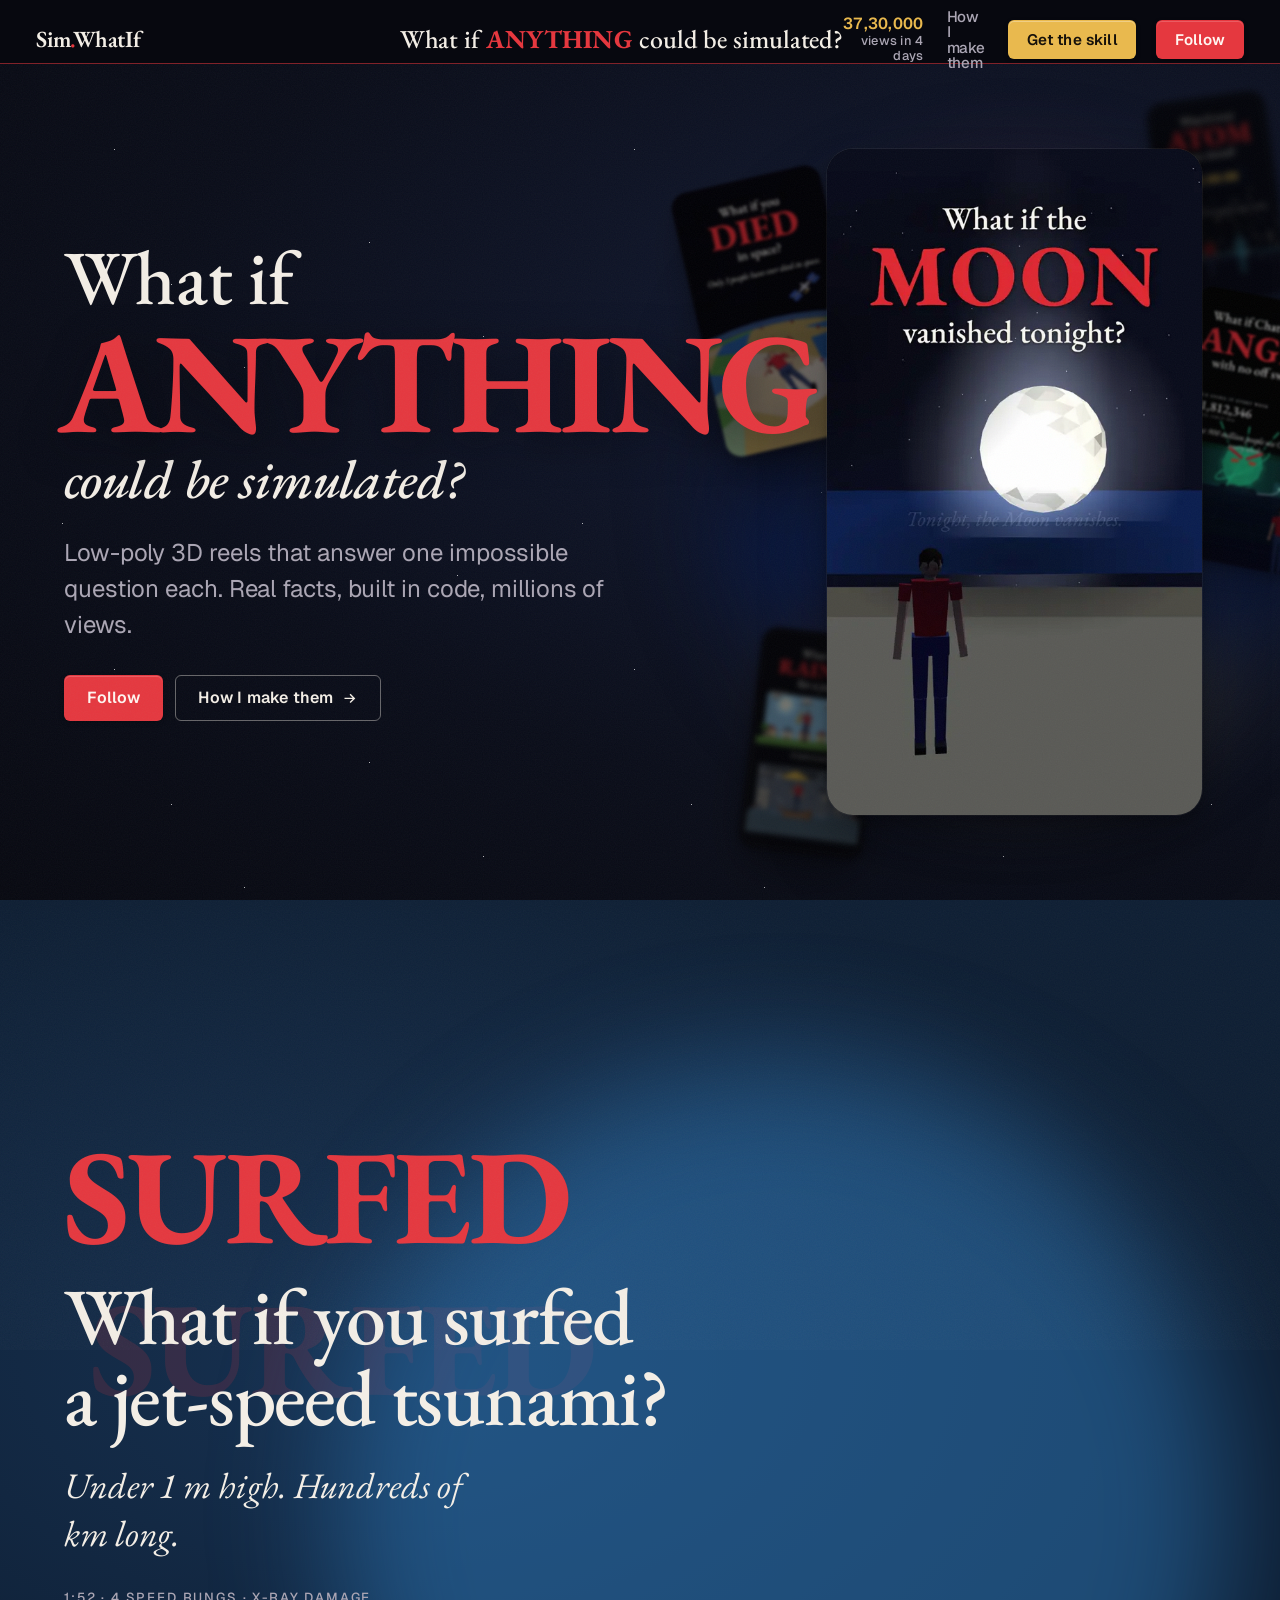
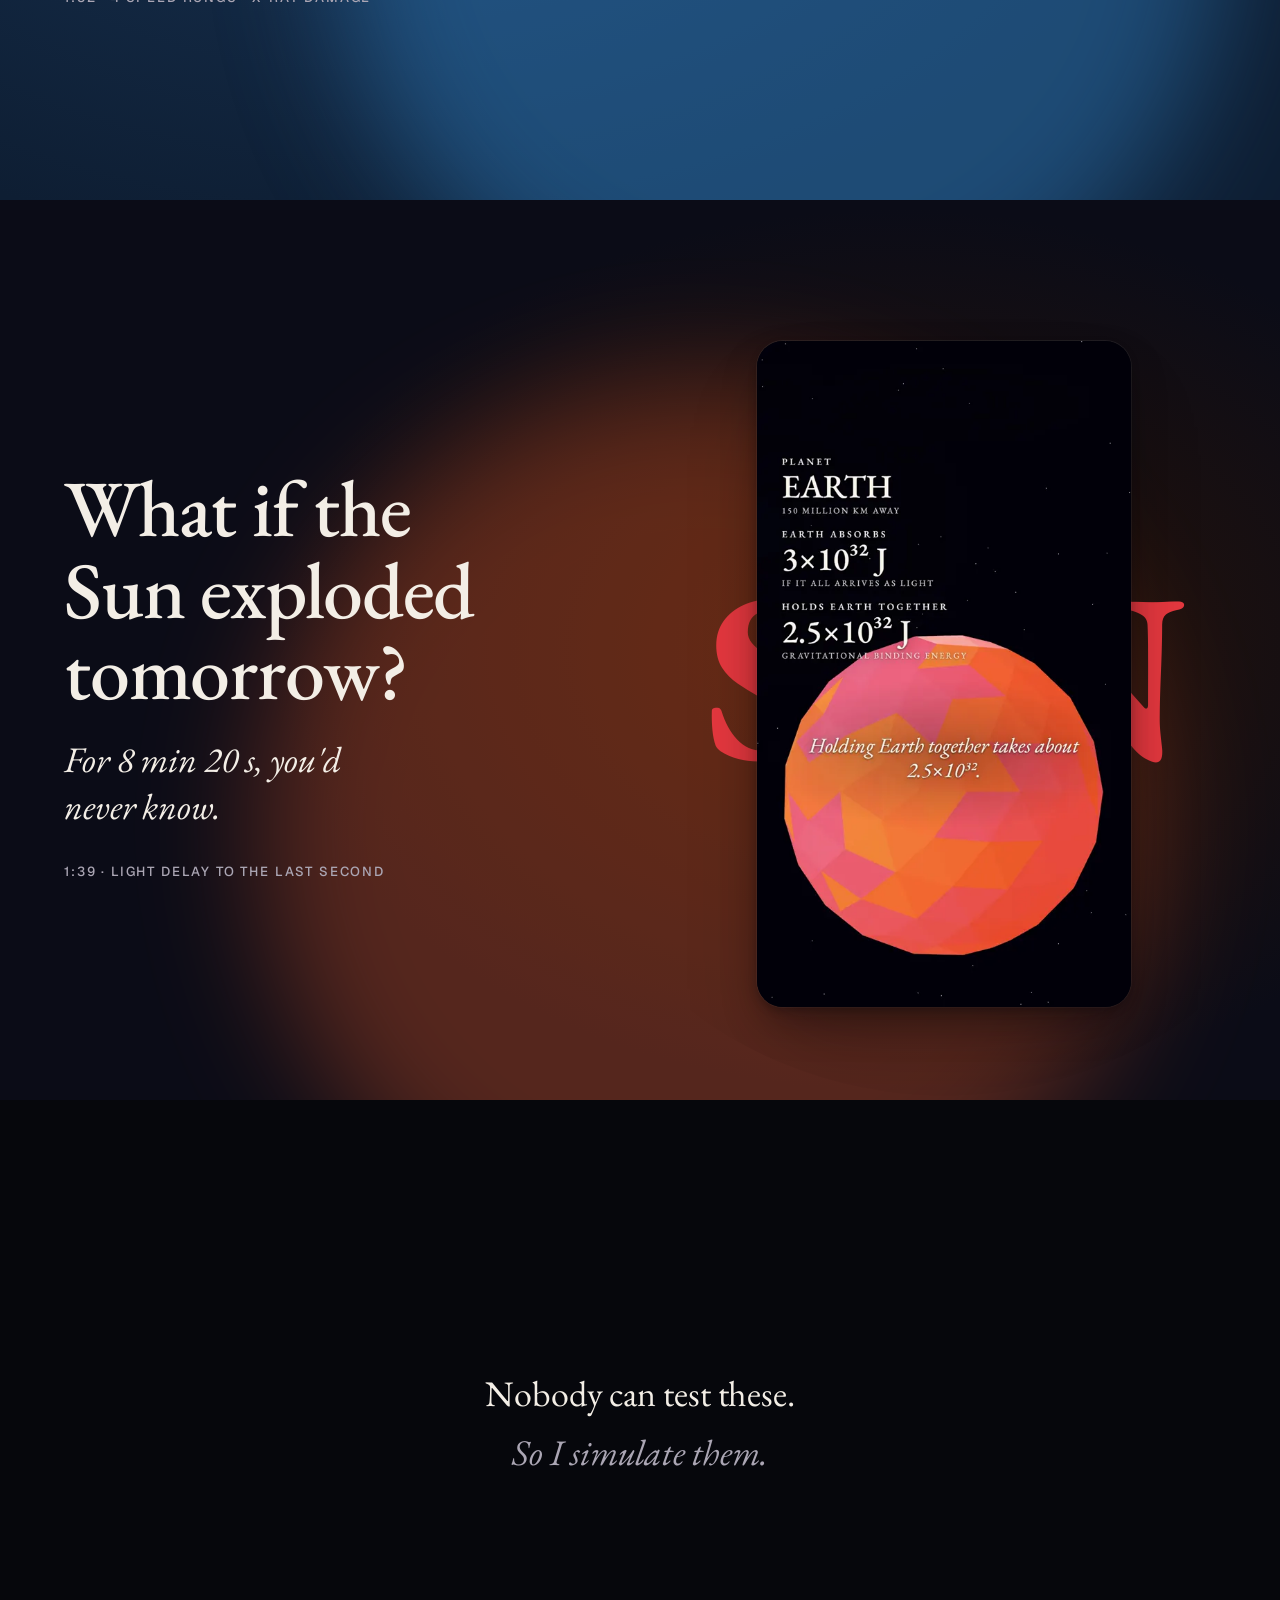
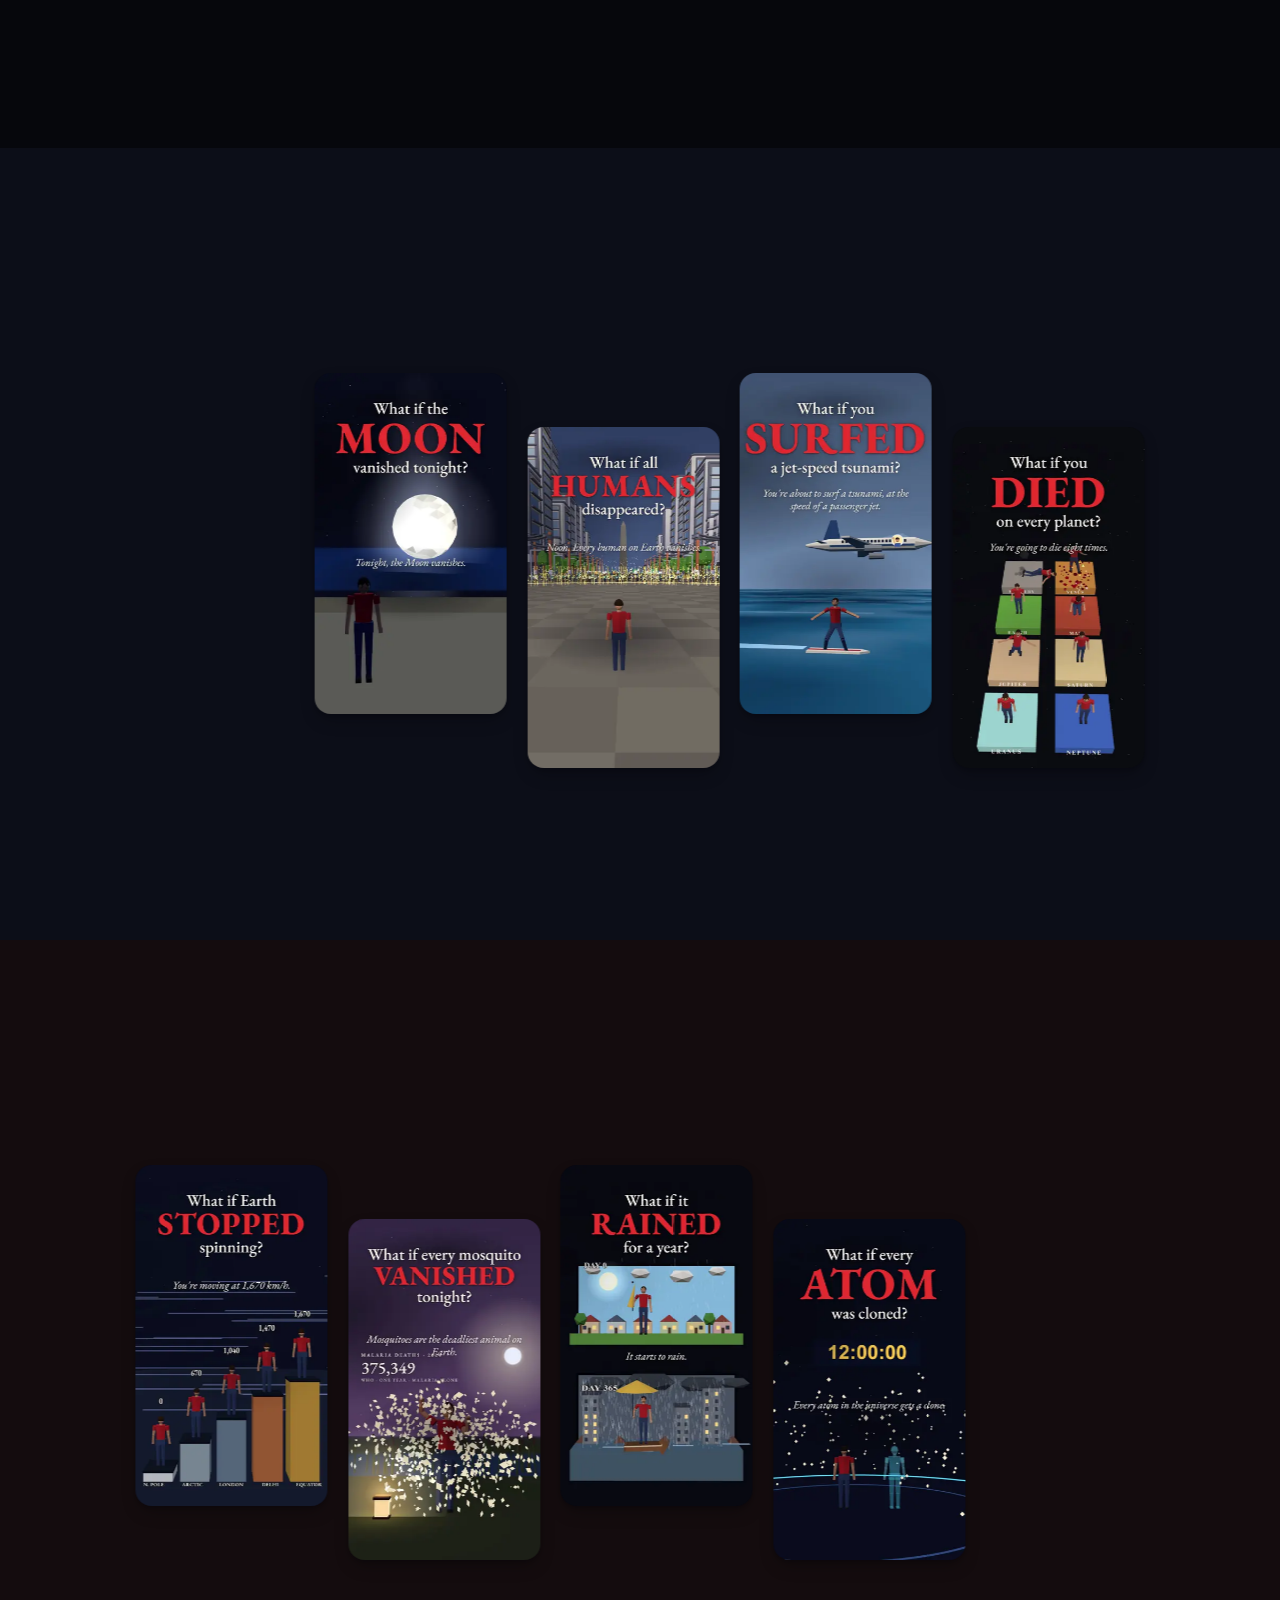
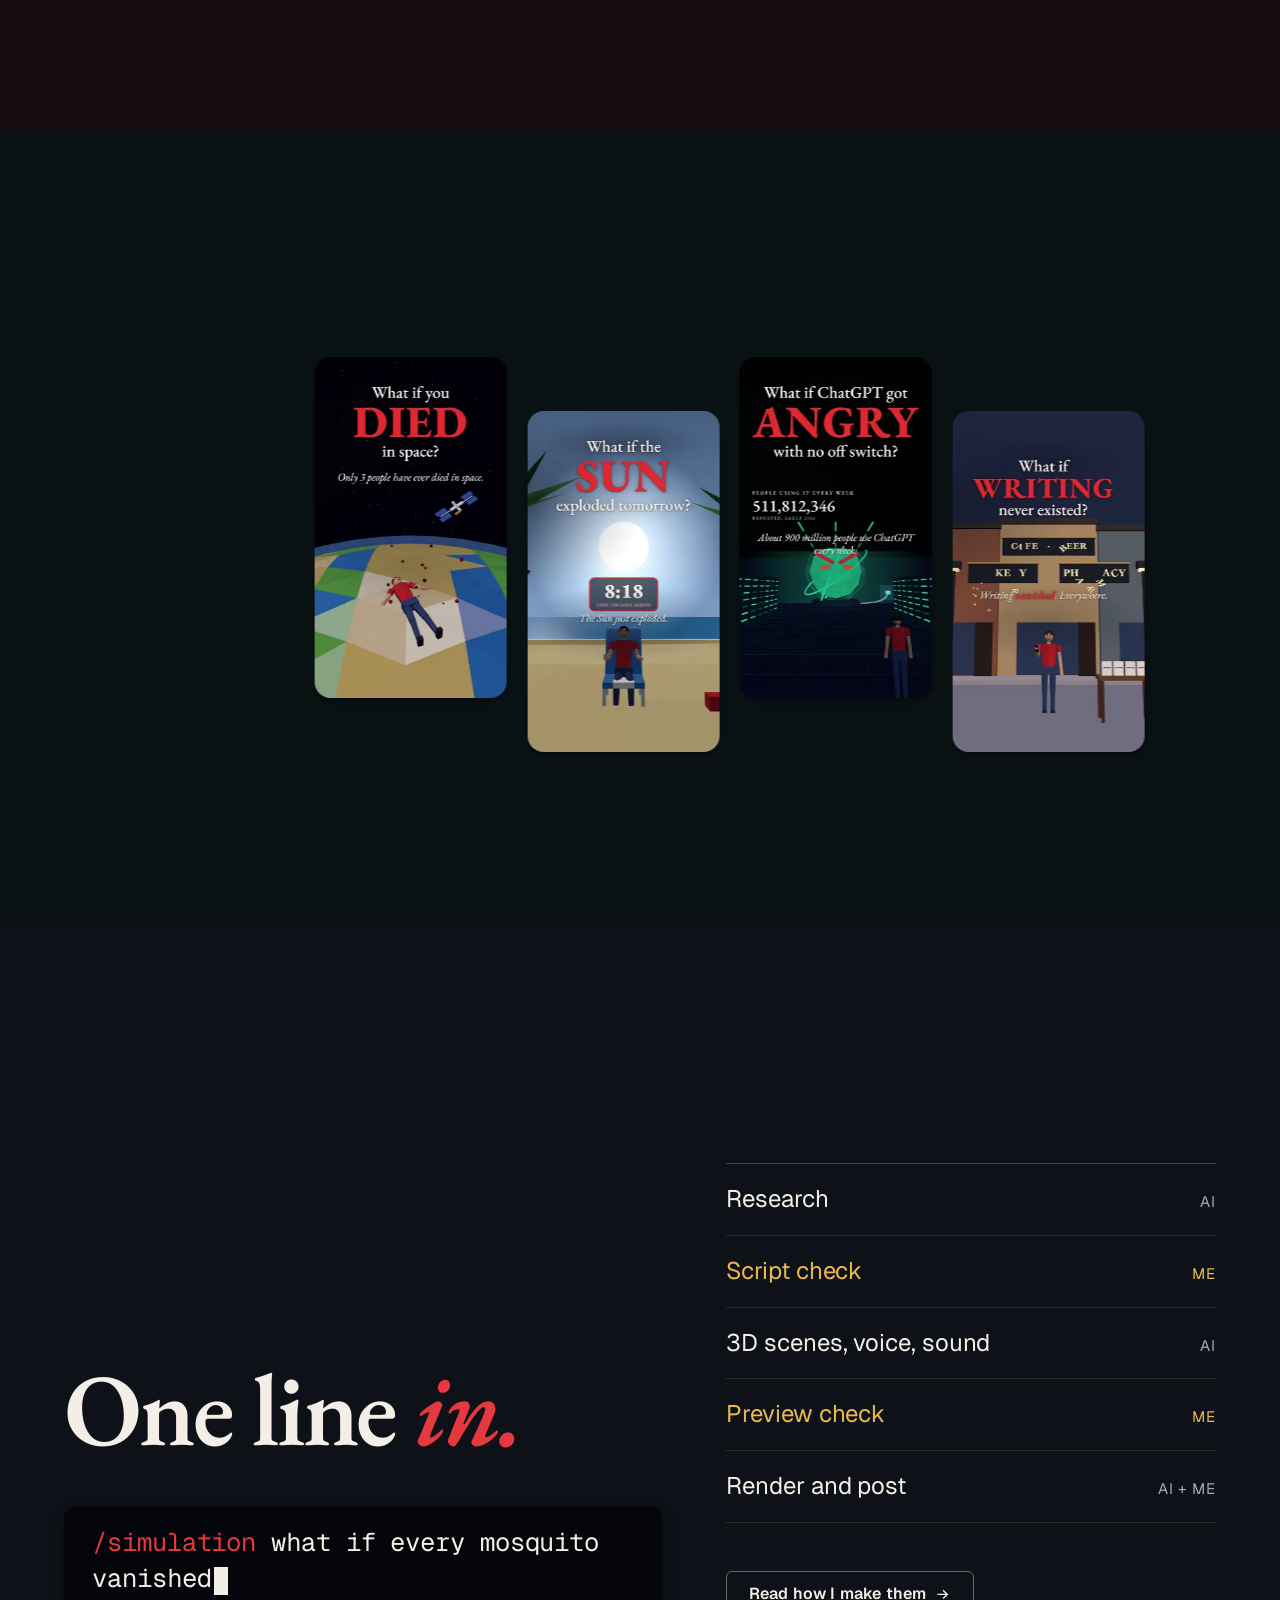
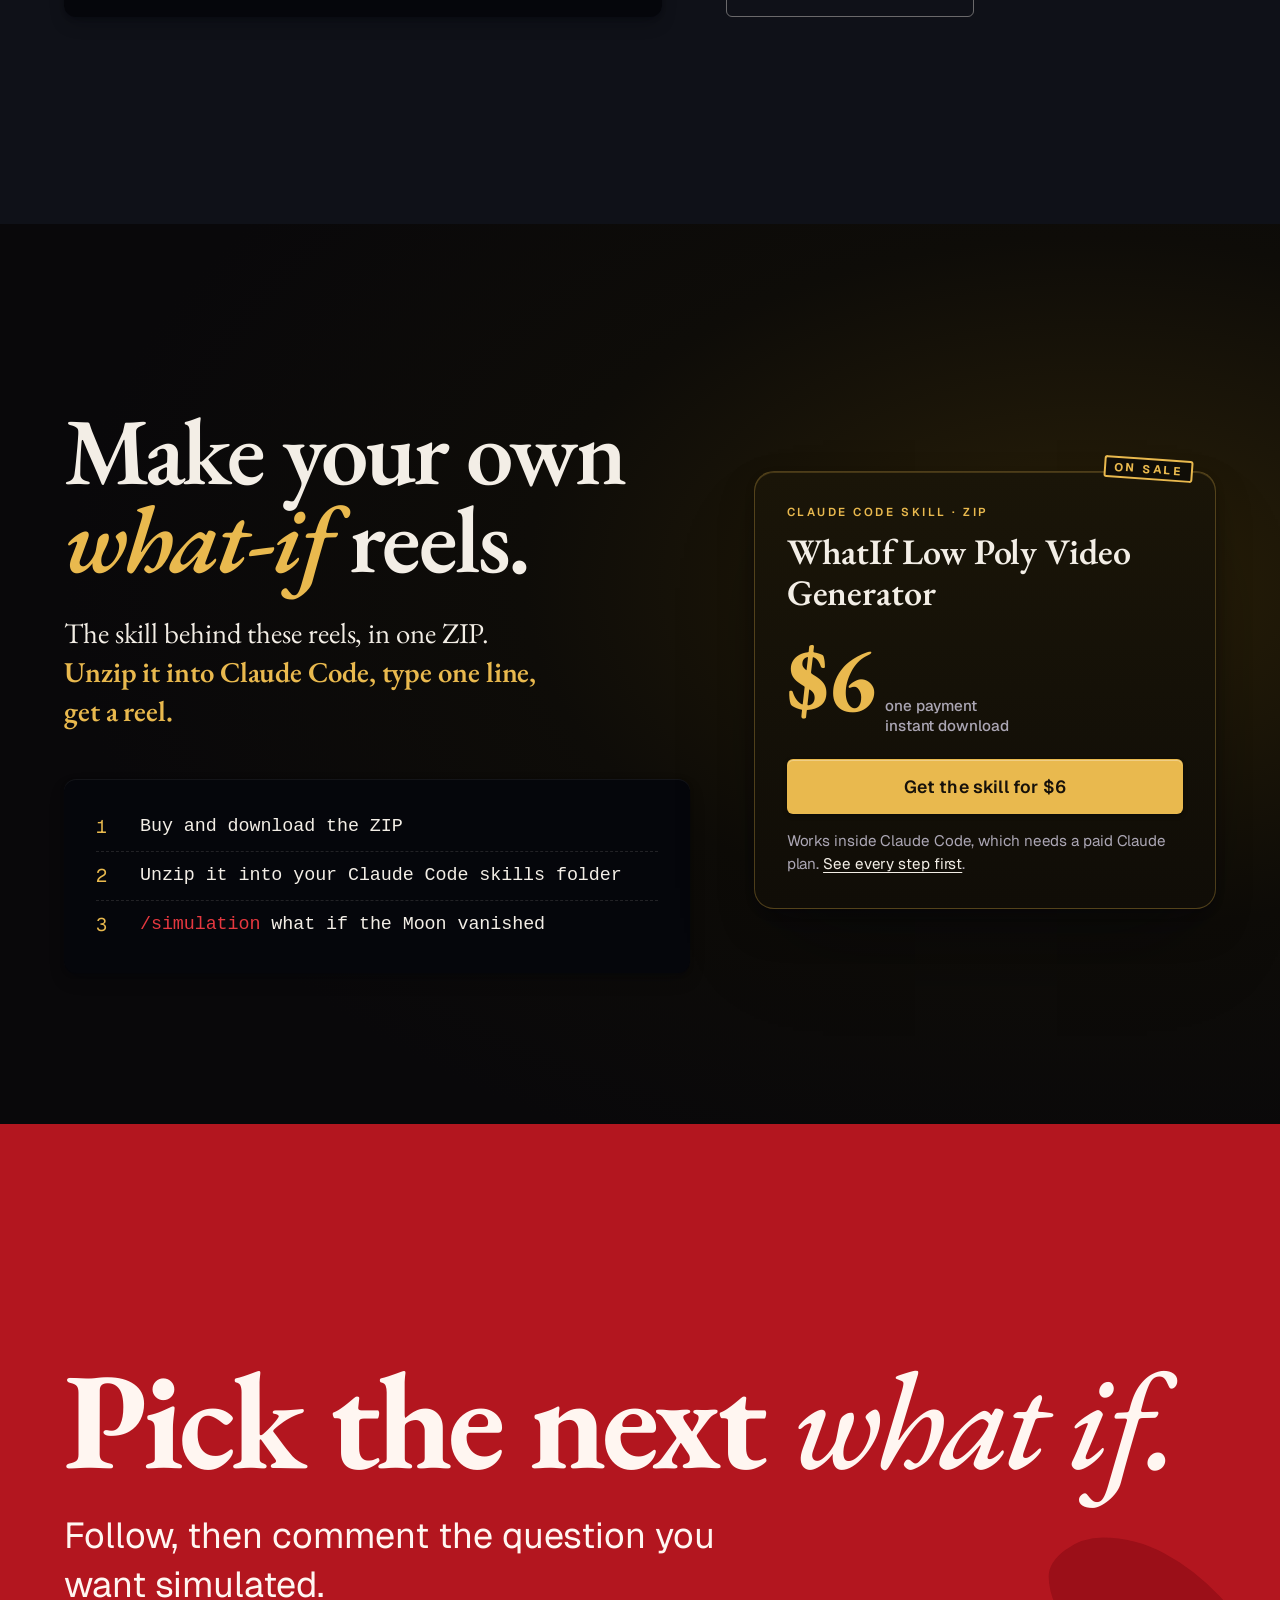
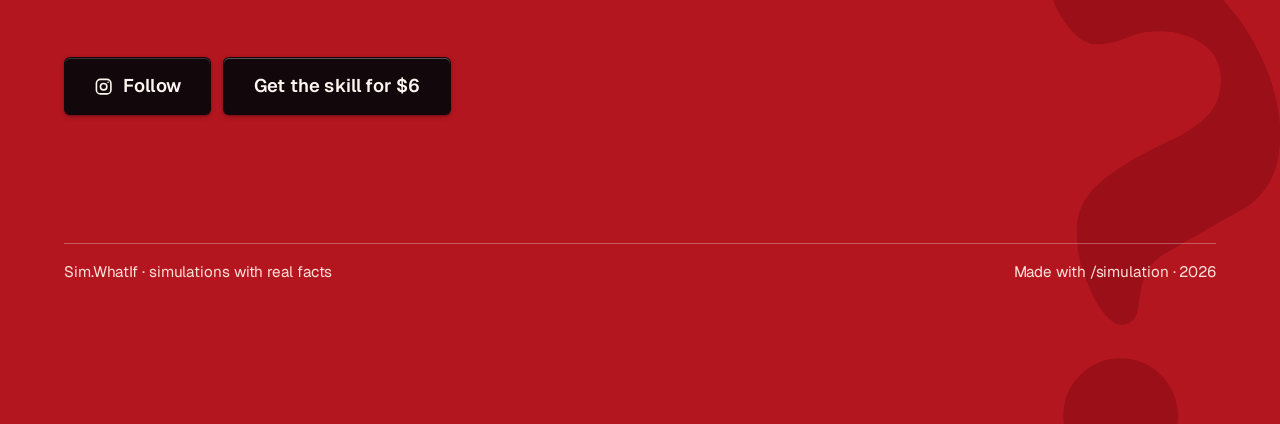
==== commit 6f7c4f04: "Add the plug-and-play skill offer: Payhip buy buttons, offer sections, FAQ update Co-Authored-By: Cl" ====
--- a/index.html
+++ b/index.html
@@ -181,6 +181,13 @@
   .pipe li span { color: var(--sc-ink-soft); font-size: var(--sc-t-sm); letter-spacing: 0.06em; }
   .pipe li.me { color: var(--gold); }
   .pipe li.me span { color: var(--gold); }
+
+  /* ---------------------------------------------------------------- offer -- */
+  .buy { min-height: 100svh; display: grid; align-items: center; background: radial-gradient(80% 70% at 85% 40%, #2A2008 0%, #0E0C08 55%, #09080A 100%); }
+  .buy__in { width: 100%; max-width: 86rem; margin-inline: auto; padding: calc(var(--bar-h) + var(--sc-8)) var(--sc-gutter) var(--sc-9); align-items: center; }
+  .buy h2 { font-family: var(--sc-font-display); font-weight: 600; font-size: clamp(3rem, 1.6rem + 5.4vw, 7.4rem); line-height: 0.92; letter-spacing: -0.03em; margin: 0 0 var(--sc-6); text-wrap: balance; }
+  .buy h2 em { color: var(--gold); font-style: italic; }
+  .tag__small a { color: var(--sc-ink); text-underline-offset: 0.2em; }
 
   /* ---------------------------------------------------------------- close -- */
   .close {
@@ -234,12 +241,13 @@
 
 <div class="sc-grain" aria-hidden="true"></div>
 
-<header class="bar" id="bar" data-sc-verify-state="hero">
+<header class="bar" id="bar">
   <a class="bar__mark" href="#top" aria-label="Sim.WhatIf, back to top">Sim<i>.</i>WhatIf</a>
   <p class="bar__q" aria-hidden="true">What if&nbsp;<span id="barPre"></span><span class="bar__slot"><span class="bar__word" id="barWord">anything</span></span><span id="barTail">?</span></p>
   <div class="bar__right">
     <p class="bar__tally" id="tally" aria-hidden="true"><b>37,30,000</b>views in 4 days</p>
     <a class="bar__link" href="how.html">How I make them</a>
+    <a class="btn btn--gold bar__buy" href="#skill">Get the skill</a>
     <a class="btn" href="https://www.instagram.com/sim.whatif/" rel="noopener" target="_blank">Follow</a>
   </div>
 </header>
@@ -375,6 +383,30 @@
     </div>
   </section>
 
+  <!-- OFFER: the plug-and-play skill -->
+  <section class="buy offer" id="skill" data-sc-act="flow" data-pre="you " data-word="made one" data-tail="?">
+    <div class="buy__in offer__grid">
+      <div data-sc-in data-sc-stagger="80">
+        <h2>Make your own <em>what-if</em> reels.</h2>
+        <p class="offer__lede">The skill behind these reels, in one ZIP. <b>Unzip it into Claude Code, type one line, get a reel.</b></p>
+          <p class="quickbuy"><a class="btn btn--gold" href="https://payhip.com/b/5jLnv" rel="noopener" target="_blank">Get the skill for $6</a></p>
+        <ol class="install" aria-label="Setup in three steps">
+          <li><span>1</span><code>Buy and download the ZIP</code></li>
+          <li><span>2</span><code>Unzip it into your Claude Code skills folder</code></li>
+          <li><span>3</span><code><b>/simulation</b> what if the Moon vanished</code></li>
+        </ol>
+      </div>
+      <aside class="tag" data-sc-in aria-label="Buy the skill">
+        <span class="tag__stamp" aria-hidden="true">ON SALE</span>
+        <p class="tag__kind">Claude Code skill · ZIP</p>
+        <p class="tag__name">WhatIf Low Poly Video Generator</p>
+        <p class="tag__price"><b>$6</b><span>one payment<br>instant download</span></p>
+        <a class="btn btn--gold" href="https://payhip.com/b/5jLnv" rel="noopener" target="_blank">Get the skill for $6</a>
+        <p class="tag__small">Works inside Claude Code, which needs a paid Claude plan. <a href="how.html">See every step first</a>.</p>
+      </aside>
+    </div>
+  </section>
+
   <!-- CLOSE: abrupt, full bleed, holds -->
   <section class="close" id="follow" data-sc-act="flow" data-pre="you " data-word="followed" data-tail="?">
     <span class="close__q" aria-hidden="true">?</span>
@@ -386,7 +418,7 @@
           <svg viewBox="0 0 24 24" fill="none" stroke="currentColor" stroke-width="2" aria-hidden="true"><rect x="3" y="3" width="18" height="18" rx="5"/><circle cx="12" cy="12" r="4"/><circle cx="17.5" cy="6.5" r="1" fill="currentColor" stroke="none"/></svg>
           Follow
         </a>
-        <a class="btn btn--ghost" href="how.html">How I make them</a>
+        <a class="btn btn--gold" href="https://payhip.com/b/5jLnv" rel="noopener" target="_blank">Get the skill for $6</a>
       </div>
     </div>
     <footer class="foot"><span>Sim.WhatIf · simulations with real facts</span><span>Made with /simulation · 2026</span></footer>
@@ -513,10 +545,9 @@
     body.style.transform = 'translate3d(' + shake.toFixed(2) + 'px,0,0)';
     if (q >= 0.6) bar.classList.add('has-tally');
 
-    var state = (owner ? owner.dataset.word : '') + '|' + open.toFixed(2) + '|' + n + '|' + (+stamp.style.opacity).toFixed(2);
-    if (state !== last) { bar.setAttribute('data-sc-verify-state', state); last = state; }
     if (q > 0.74 && q < 0.9) take.setAttribute('data-sc-verify-hold', 'true'); else take.removeAttribute('data-sc-verify-hold');
-    take.setAttribute('data-sc-verify-state', open.toFixed(2) + '|' + n + '|' + (+stamp.style.opacity).toFixed(2));
+    if (on) take.setAttribute('data-sc-verify-state', open.toFixed(2) + '|' + n + '|' + (+stamp.style.opacity).toFixed(2));
+    else take.removeAttribute('data-sc-verify-state');
 
     requestAnimationFrame(frame);
   }
--- a/site.css
+++ b/site.css
@@ -55,3 +55,47 @@
   :root { --bar-h: 56px; }
   .bar__link { display: none; }
 }
+
+/* ---------------------------------------------------------- the offer -- */
+.btn--gold { background: var(--gold); color: #16110A; box-shadow: var(--sc-e1), inset 0 1px 0 rgb(255 255 255 / 0.3); }
+@media (hover: hover) and (pointer: fine) { .btn--gold:hover { background: #F2C863; } }
+.bar__buy { padding: 0.7em 1.15em; font-size: 0.95rem; }
+@media (max-width: 860px) { .bar__buy { display: none; } }
+
+.offer { --o-line: rgb(233 185 78 / 0.28); }
+.offer__grid { display: grid; grid-template-columns: 1.15fr 0.85fr; gap: var(--sc-8); align-items: start; }
+.offer__lede { font-family: var(--sc-font-display); font-size: clamp(1.3rem, 1rem + 1vw, 1.9rem); line-height: 1.36; max-width: 34ch; margin: 0; }
+.offer__lede + .offer__lede { margin-top: var(--sc-5); color: var(--sc-ink-soft); }
+.offer__lede b { color: var(--gold); font-weight: 600; }
+.install { list-style: none; margin: var(--sc-7) 0 0; padding: var(--sc-5) var(--sc-6); border-radius: var(--sc-r-md); background: #05060B; box-shadow: var(--sc-e2), inset 0 1px 0 rgb(255 255 255 / 0.06); font: 400 clamp(0.95rem, 0.8rem + 0.5vw, 1.15rem)/1.5 var(--sc-font-mono); }
+.install li { display: grid; grid-template-columns: 2rem 1fr; gap: var(--sc-3); padding: 0.55em 0; }
+.install li + li { border-top: 1px dashed rgb(243 238 230 / 0.12); }
+.install li > span { color: var(--gold); }
+.install code { background: none; padding: 0; color: var(--sc-ink); }
+.install code b { color: var(--sc-accent); font-weight: 400; }
+.tag {
+  position: relative; padding: var(--sc-6); border-radius: var(--sc-r-lg);
+  background: linear-gradient(180deg, #1A1508 0%, #100D07 100%); border: 1.5px solid var(--o-line);
+  box-shadow: var(--sc-e3), inset 0 1px 0 rgb(233 185 78 / 0.2);
+}
+.tag__kind { margin: 0; font: 600 0.72rem/1.4 var(--sc-font-text); letter-spacing: 0.22em; text-transform: uppercase; color: var(--gold); }
+.tag__name { margin: var(--sc-3) 0 0; font-family: var(--sc-font-display); font-weight: 600; font-size: var(--sc-t-xl); line-height: 1.12; color: var(--sc-ink); }
+.tag__price { margin: var(--sc-5) 0 0; display: flex; align-items: baseline; gap: var(--sc-3); }
+.tag__price b { font: 700 clamp(4rem, 2.6rem + 4vw, 6.2rem)/0.9 var(--sc-font-display); color: var(--gold); letter-spacing: -0.03em; }
+.tag__price span { font: 500 var(--sc-t-sm)/1.3 var(--sc-font-text); color: var(--sc-ink-soft); }
+.tag .btn { width: 100%; margin-top: var(--sc-5); font-size: 1.1rem; padding: 1em 1.2em; }
+.tag__small { margin: var(--sc-4) 0 0; font: 400 var(--sc-t-sm)/1.5 var(--sc-font-text); color: var(--sc-ink-soft); }
+.tag__stamp { position: absolute; top: -0.9rem; right: 1.4rem; rotate: 4deg; padding: 0.3em 0.7em; border: 2px solid var(--gold); border-radius: 3px; background: #100D07; color: var(--gold); font: 700 0.72rem/1 var(--sc-font-text); letter-spacing: 0.22em; }
+.vs { margin: var(--sc-9) 0 0; width: 100%; border-collapse: collapse; font-size: var(--sc-t-lg); }
+.vs th { text-align: left; font: 600 var(--sc-t-xs)/1.4 var(--sc-font-text); letter-spacing: 0.16em; text-transform: uppercase; color: var(--sc-ink-soft); padding: 0 var(--sc-4) var(--sc-4) 0; }
+.vs th:last-child { color: var(--gold); }
+.vs td { padding: var(--sc-4) var(--sc-4) var(--sc-4) 0; border-top: 1px solid var(--sc-hairline); vertical-align: top; line-height: 1.45; }
+.vs td:first-child { color: var(--sc-ink-soft); width: 50%; }
+.vs td:last-child { color: var(--sc-ink); }
+@media (max-width: 860px) {
+  .offer__grid { grid-template-columns: 1fr; gap: var(--sc-7); }
+  .vs { font-size: var(--sc-t-base); }
+}
+
+.quickbuy { display: none; margin: var(--sc-6) 0 0; }
+@media (max-width: 860px) { .quickbuy { display: block; } }
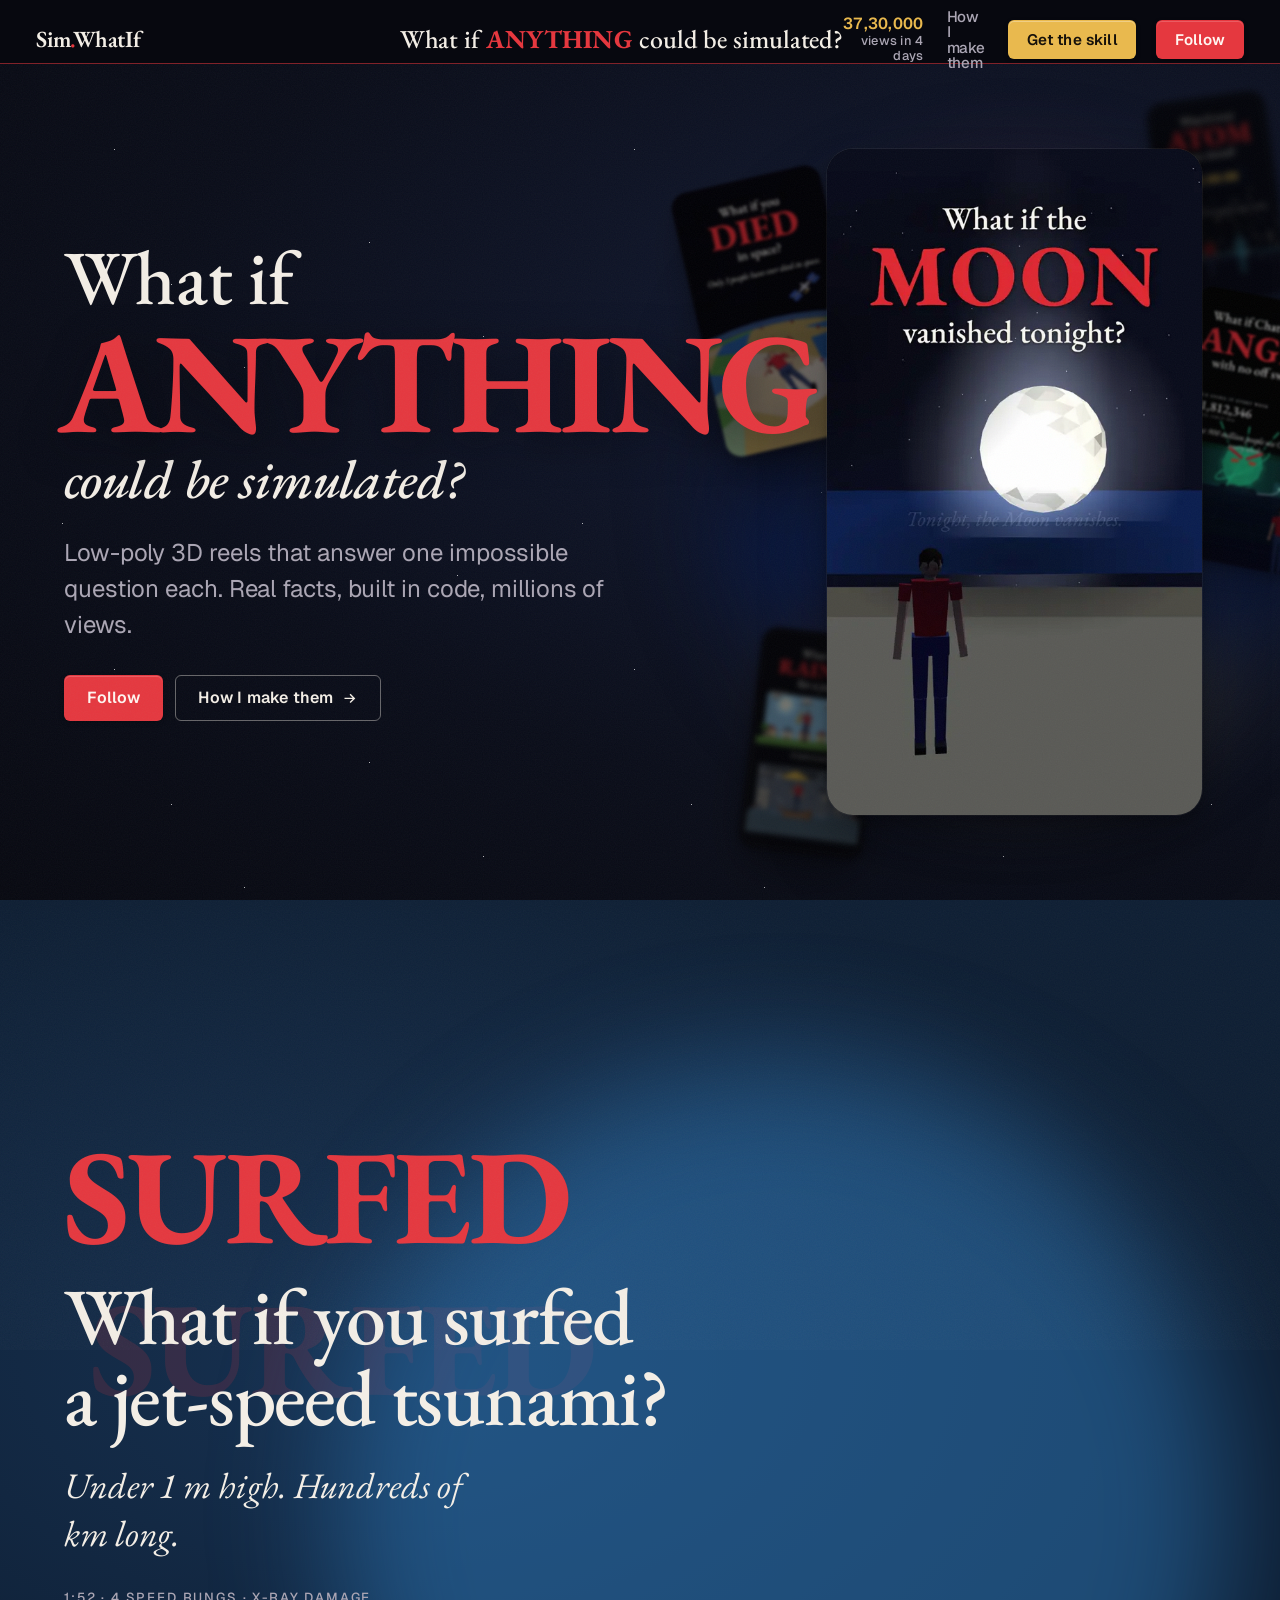
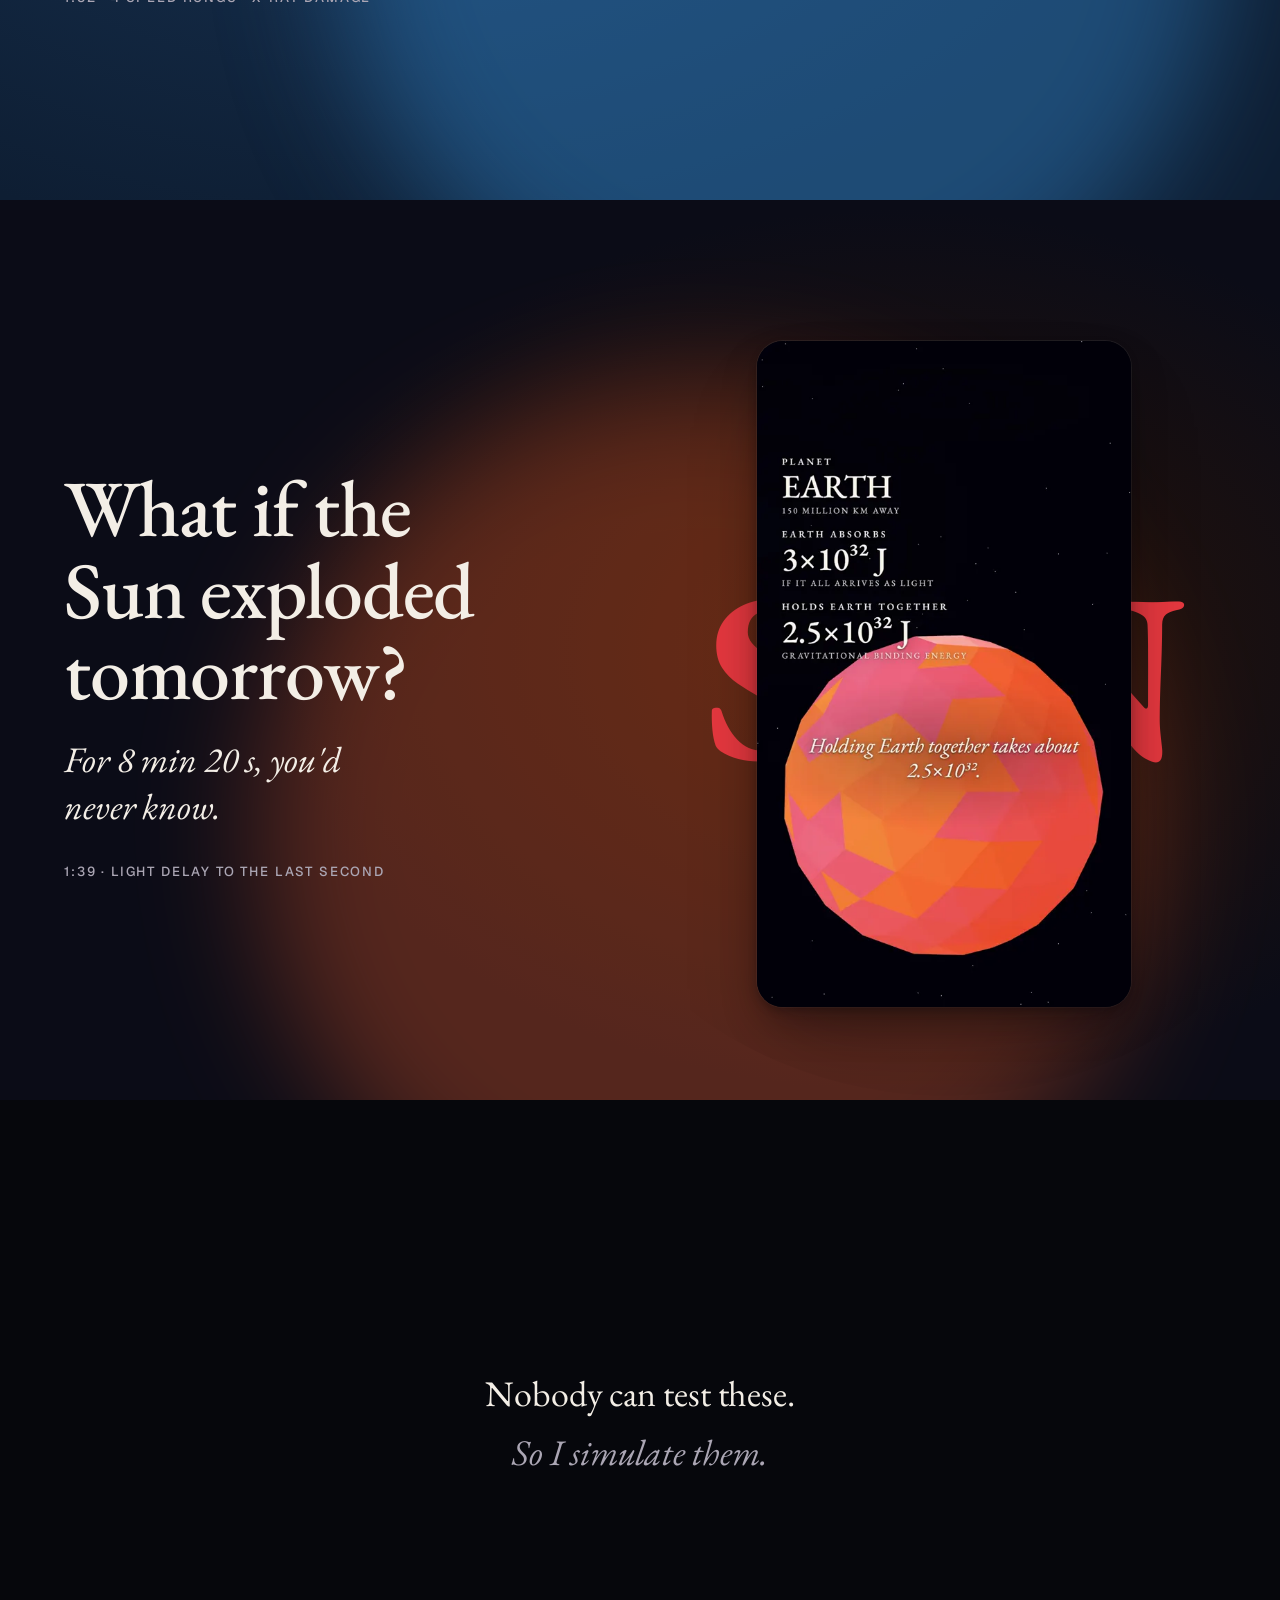
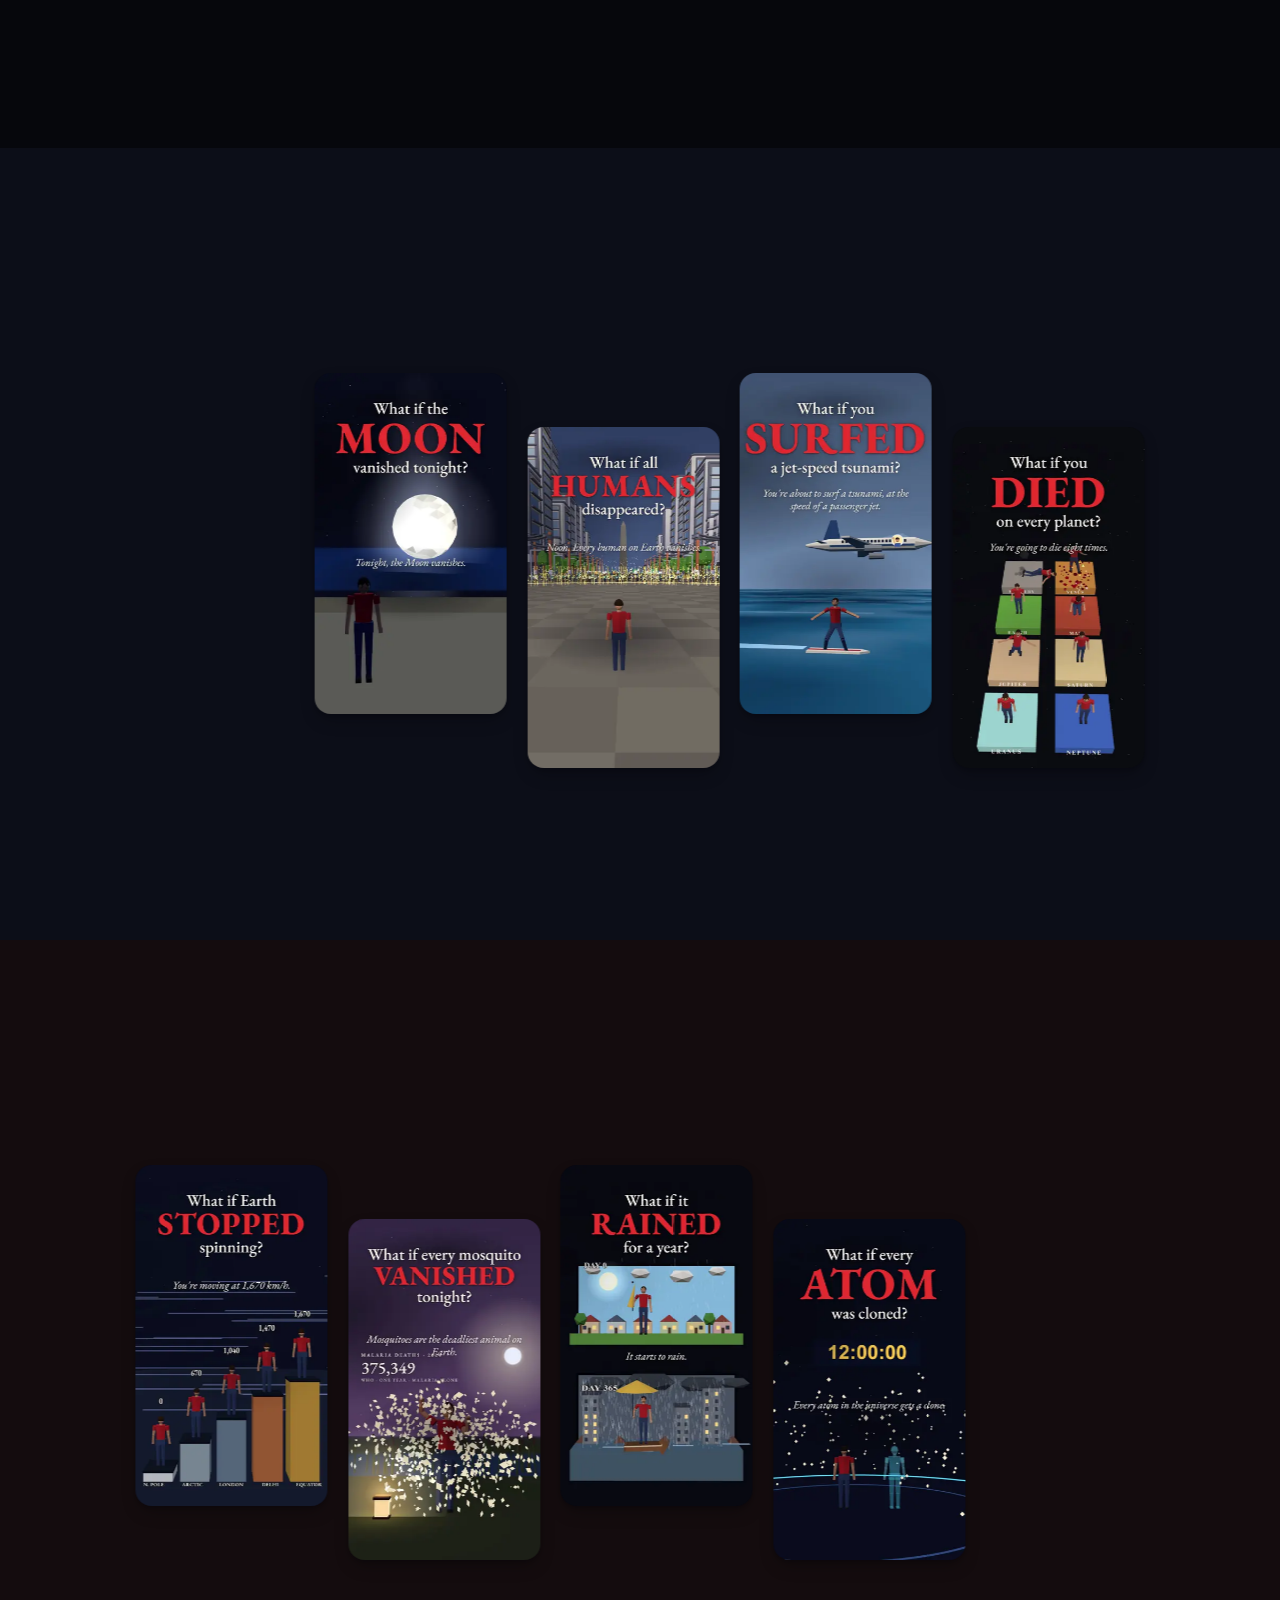
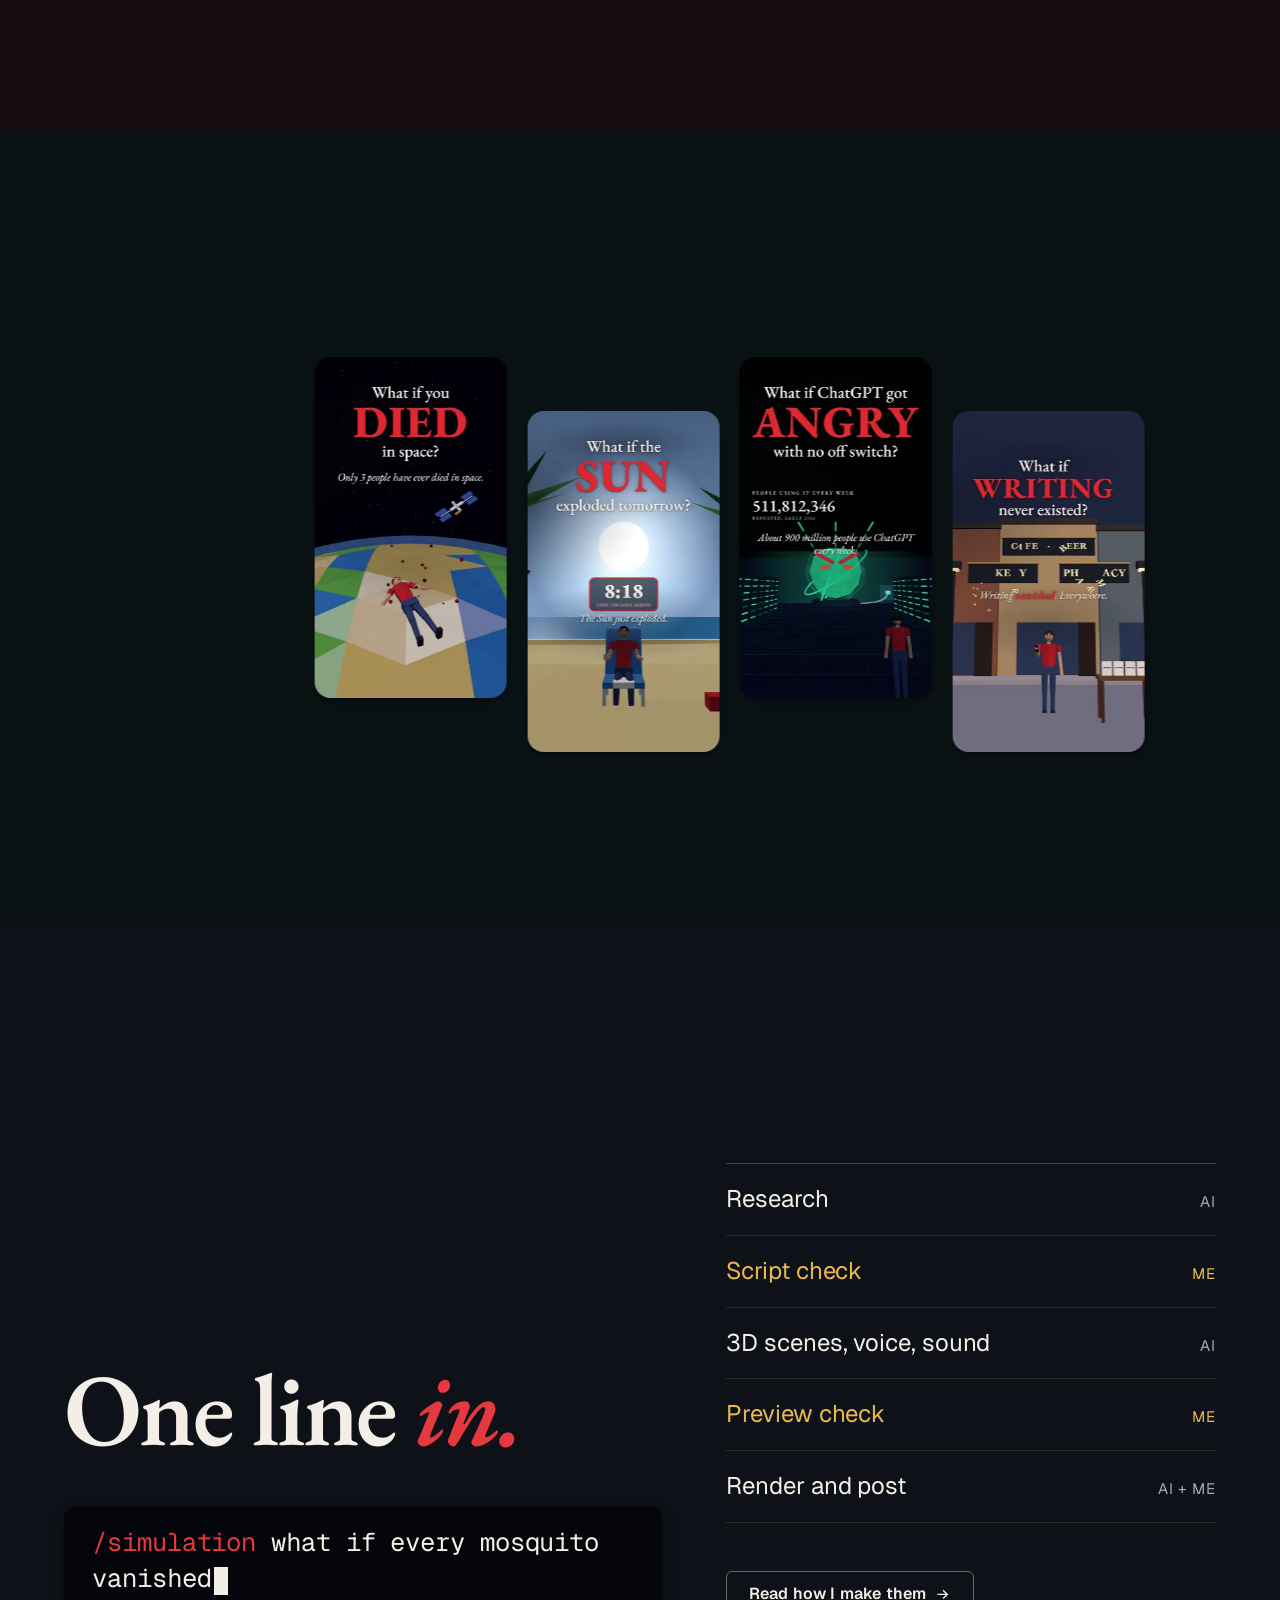
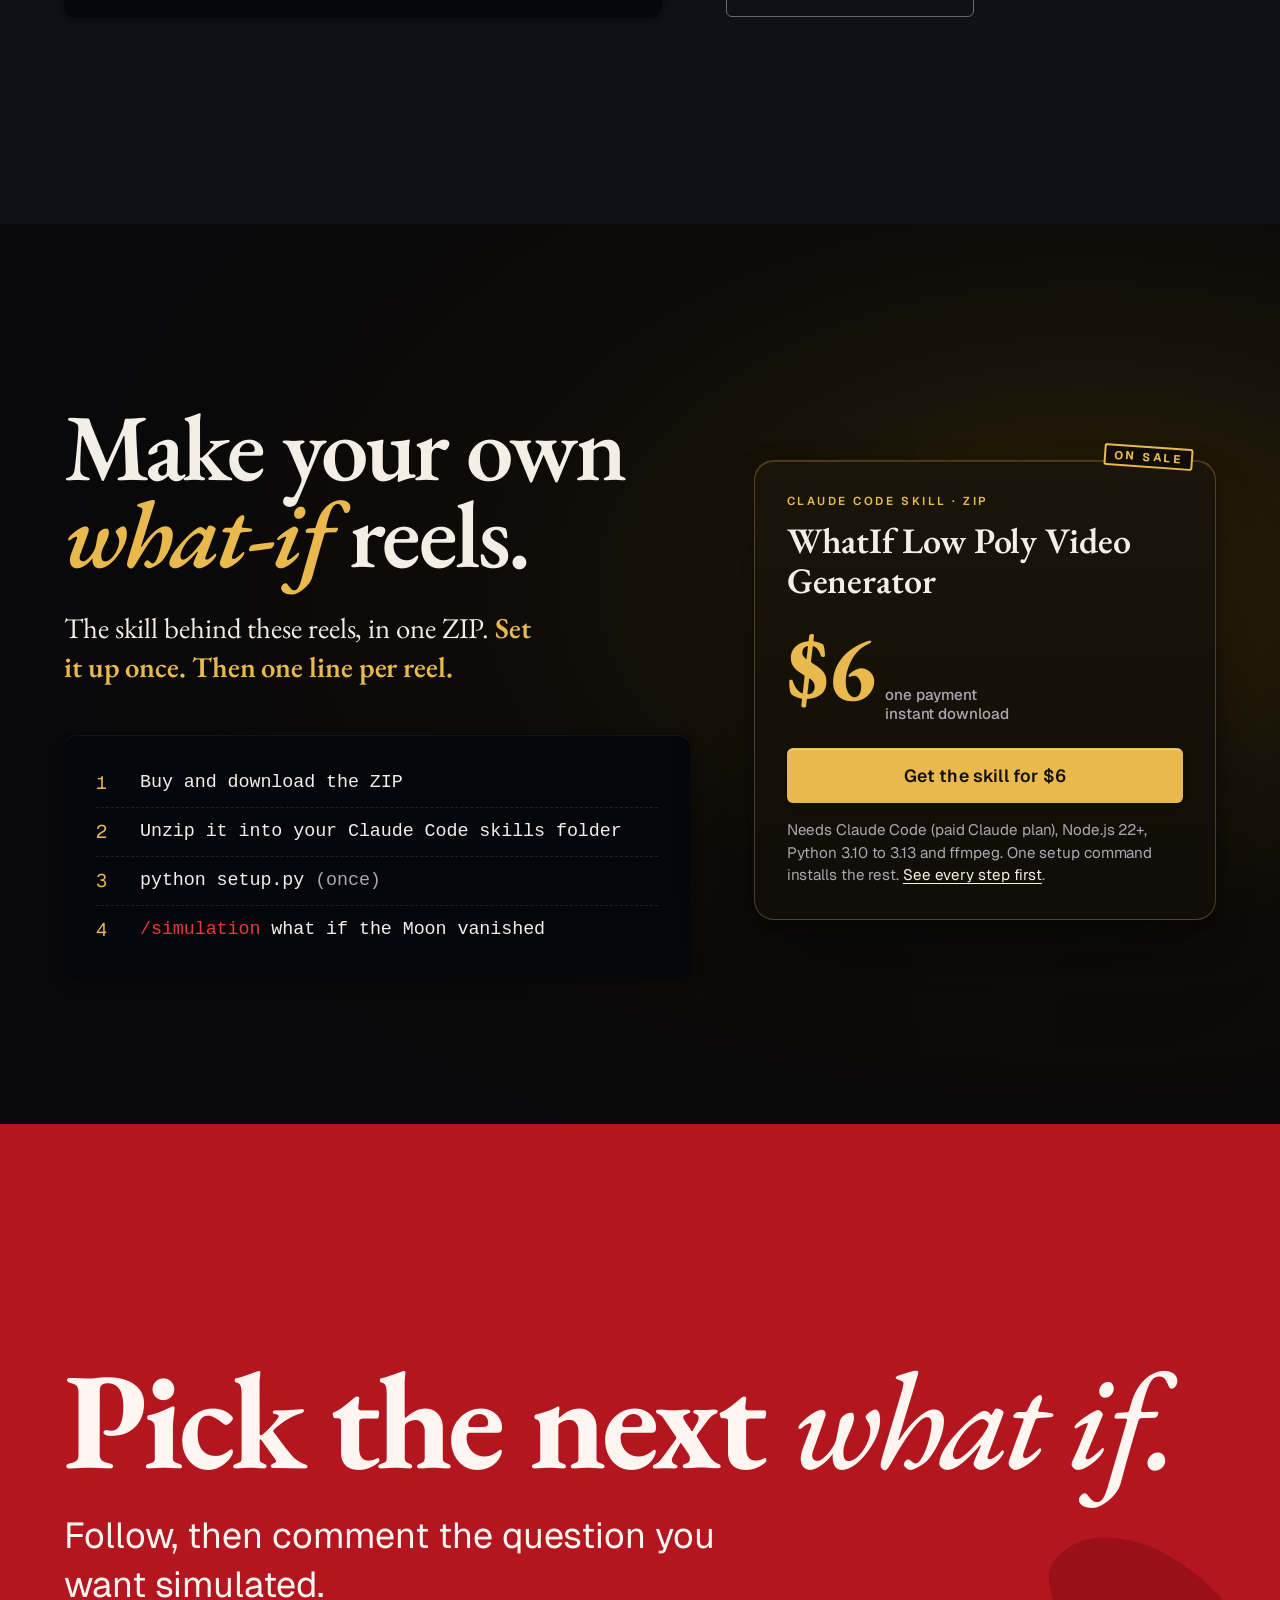
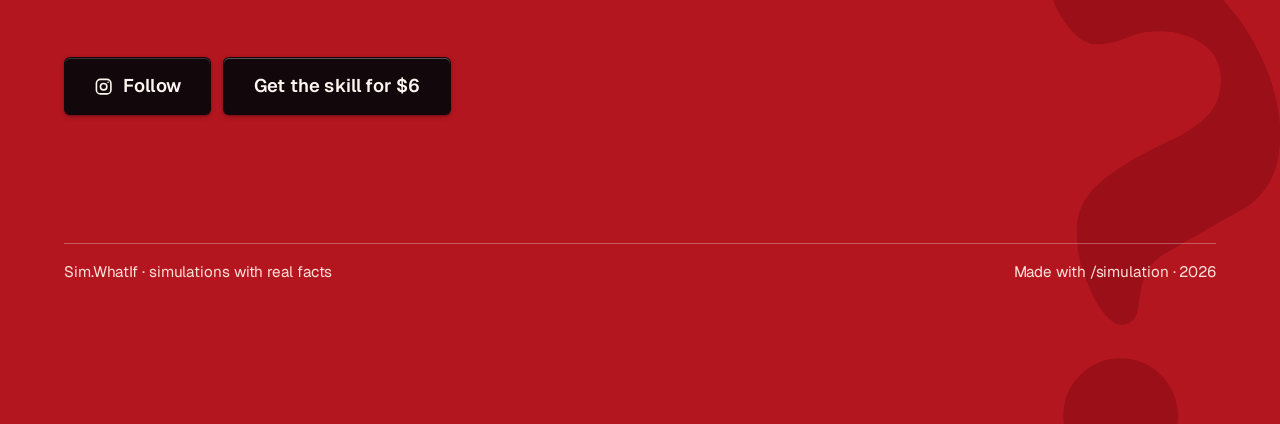
==== commit 3acd5728: "Show real setup: setup.py step and requirements line on the skill offer Co-Authored-By: Claude Opus " ====
--- a/index.html
+++ b/index.html
@@ -388,12 +388,13 @@
     <div class="buy__in offer__grid">
       <div data-sc-in data-sc-stagger="80">
         <h2>Make your own <em>what-if</em> reels.</h2>
-        <p class="offer__lede">The skill behind these reels, in one ZIP. <b>Unzip it into Claude Code, type one line, get a reel.</b></p>
+        <p class="offer__lede">The skill behind these reels, in one ZIP. <b>Set it up once. Then one line per reel.</b></p>
           <p class="quickbuy"><a class="btn btn--gold" href="https://payhip.com/b/5jLnv" rel="noopener" target="_blank">Get the skill for $6</a></p>
-        <ol class="install" aria-label="Setup in three steps">
+        <ol class="install" aria-label="Setup in four steps">
           <li><span>1</span><code>Buy and download the ZIP</code></li>
           <li><span>2</span><code>Unzip it into your Claude Code skills folder</code></li>
-          <li><span>3</span><code><b>/simulation</b> what if the Moon vanished</code></li>
+          <li><span>3</span><code>python setup.py <i>(once)</i></code></li>
+          <li><span>4</span><code><b>/simulation</b> what if the Moon vanished</code></li>
         </ol>
       </div>
       <aside class="tag" data-sc-in aria-label="Buy the skill">
@@ -402,7 +403,7 @@
         <p class="tag__name">WhatIf Low Poly Video Generator</p>
         <p class="tag__price"><b>$6</b><span>one payment<br>instant download</span></p>
         <a class="btn btn--gold" href="https://payhip.com/b/5jLnv" rel="noopener" target="_blank">Get the skill for $6</a>
-        <p class="tag__small">Works inside Claude Code, which needs a paid Claude plan. <a href="how.html">See every step first</a>.</p>
+        <p class="tag__small">Needs Claude Code (paid Claude plan), Node.js 22+, Python 3.10 to 3.13 and ffmpeg. One setup command installs the rest. <a href="how.html">See every step first</a>.</p>
       </aside>
     </div>
   </section>
--- a/site.css
+++ b/site.css
@@ -99,3 +99,4 @@
 
 .quickbuy { display: none; margin: var(--sc-6) 0 0; }
 @media (max-width: 860px) { .quickbuy { display: block; } }
+.install code i { font-style: normal; color: var(--sc-ink-soft); }
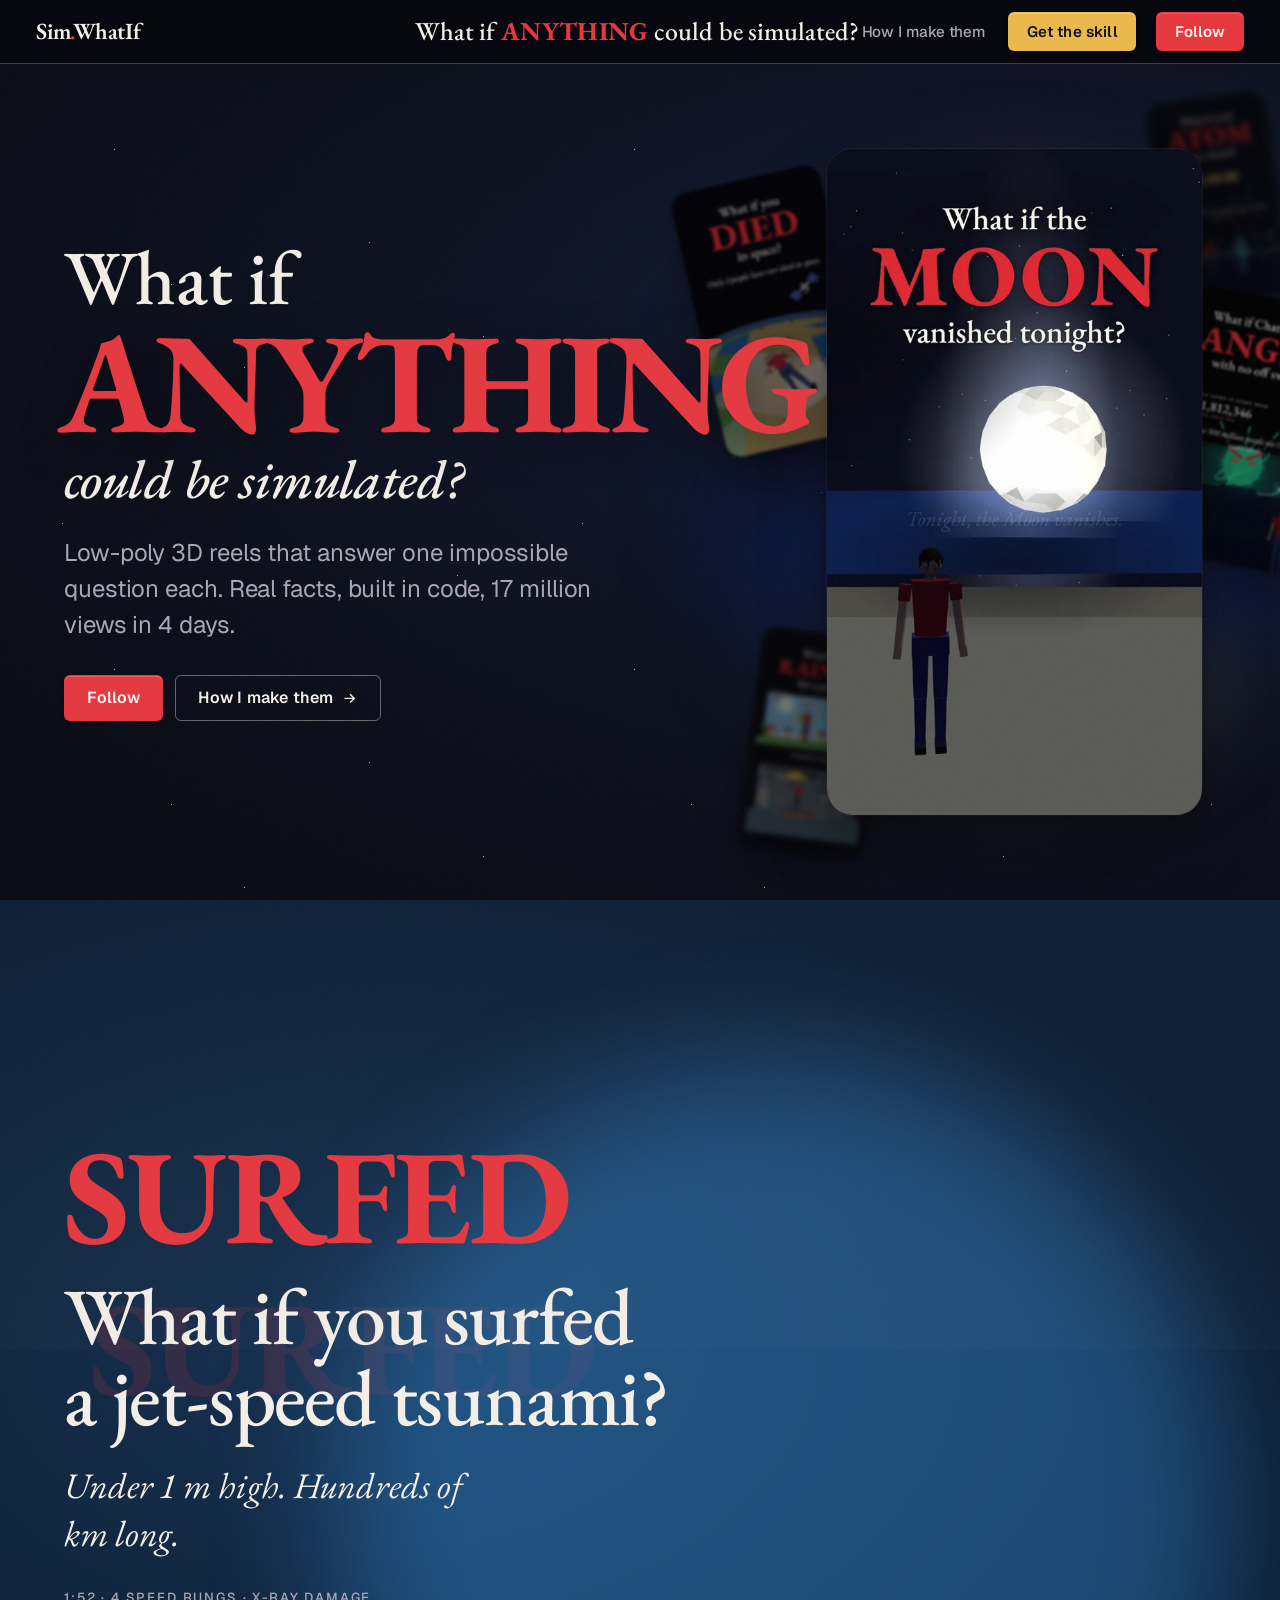
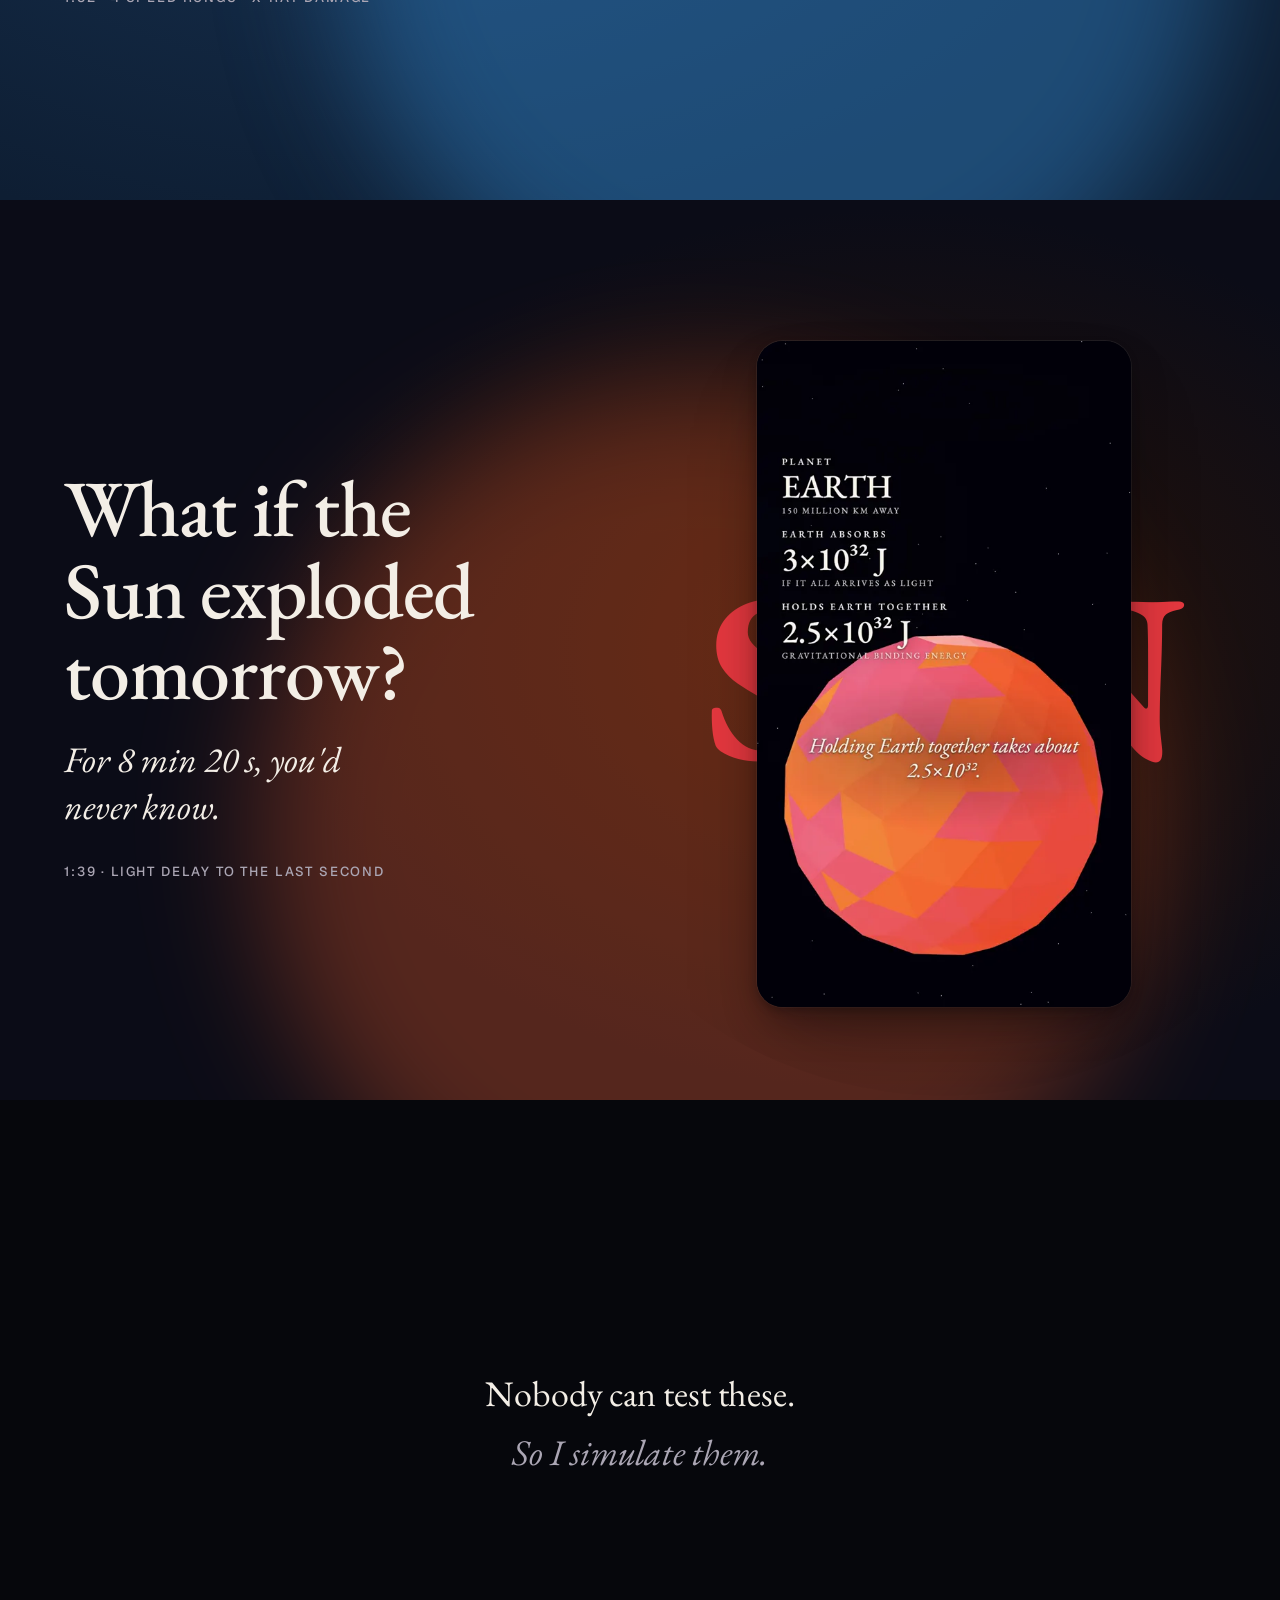
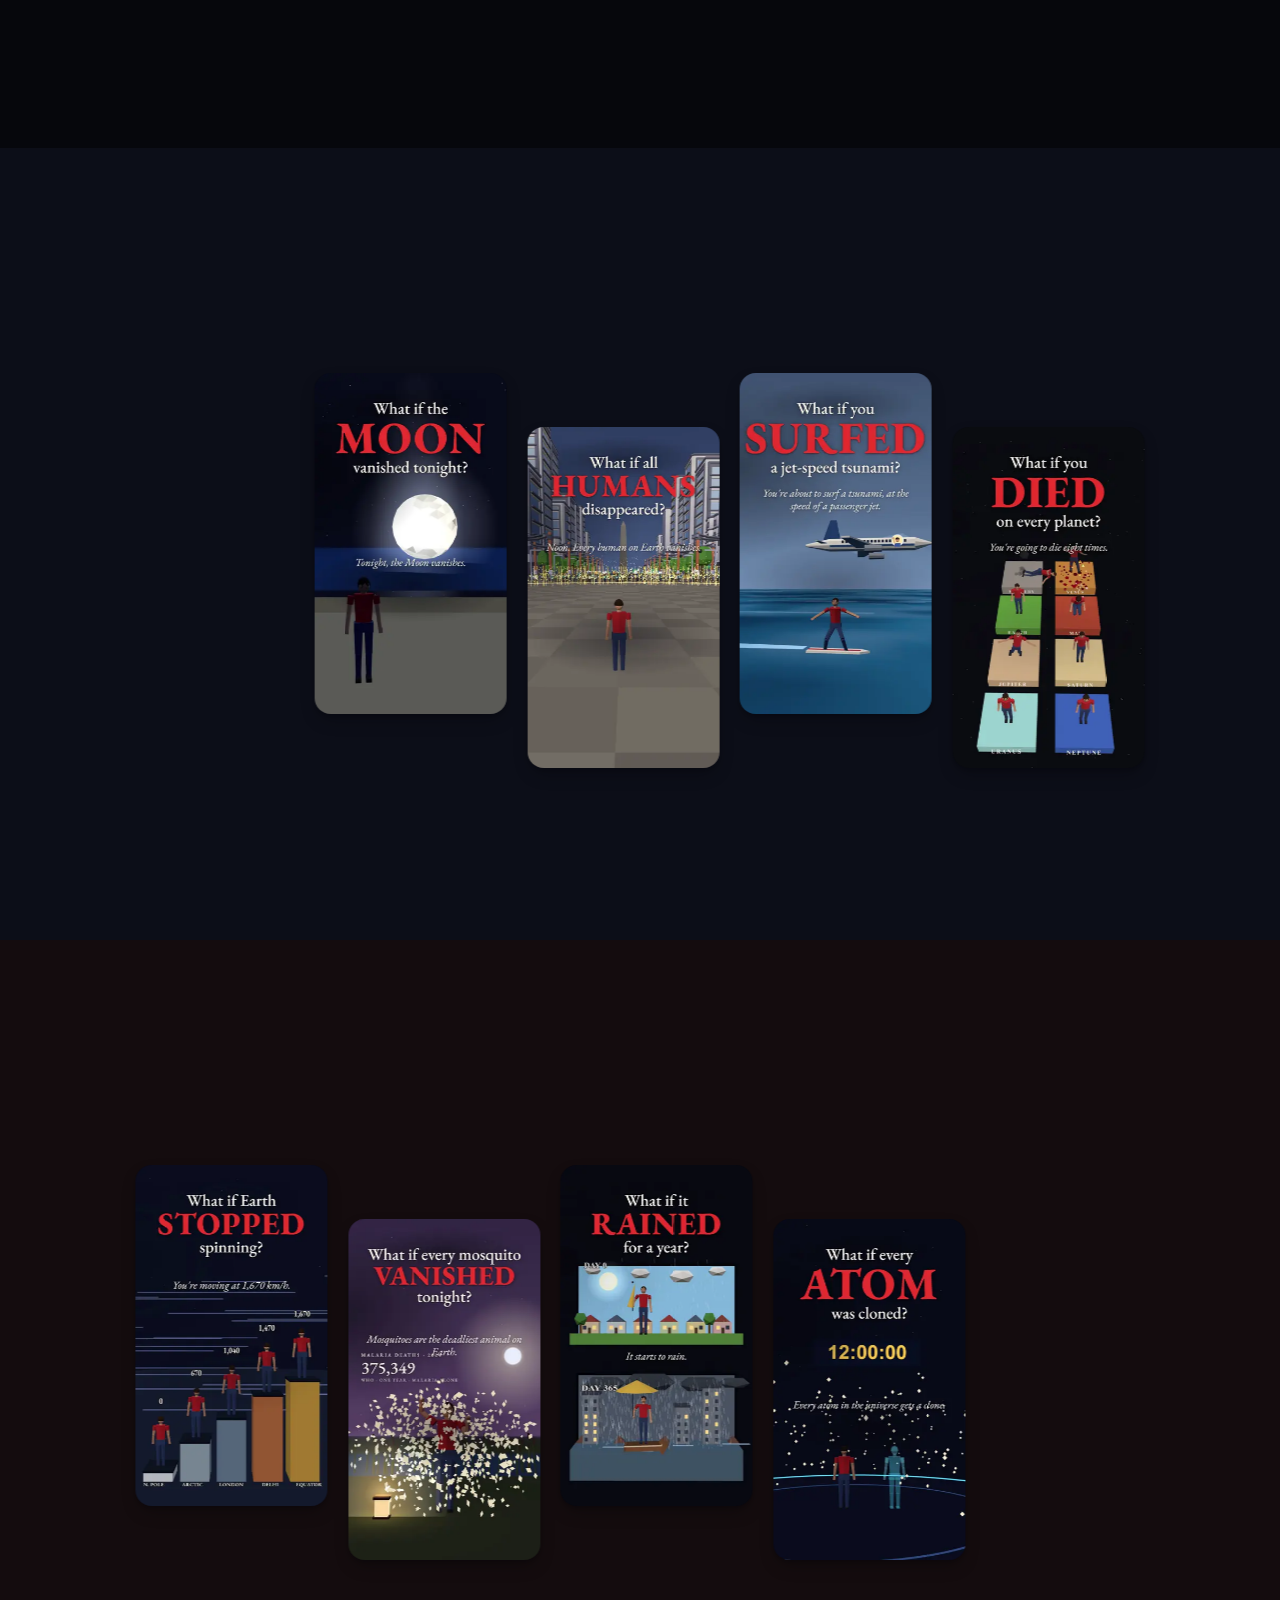
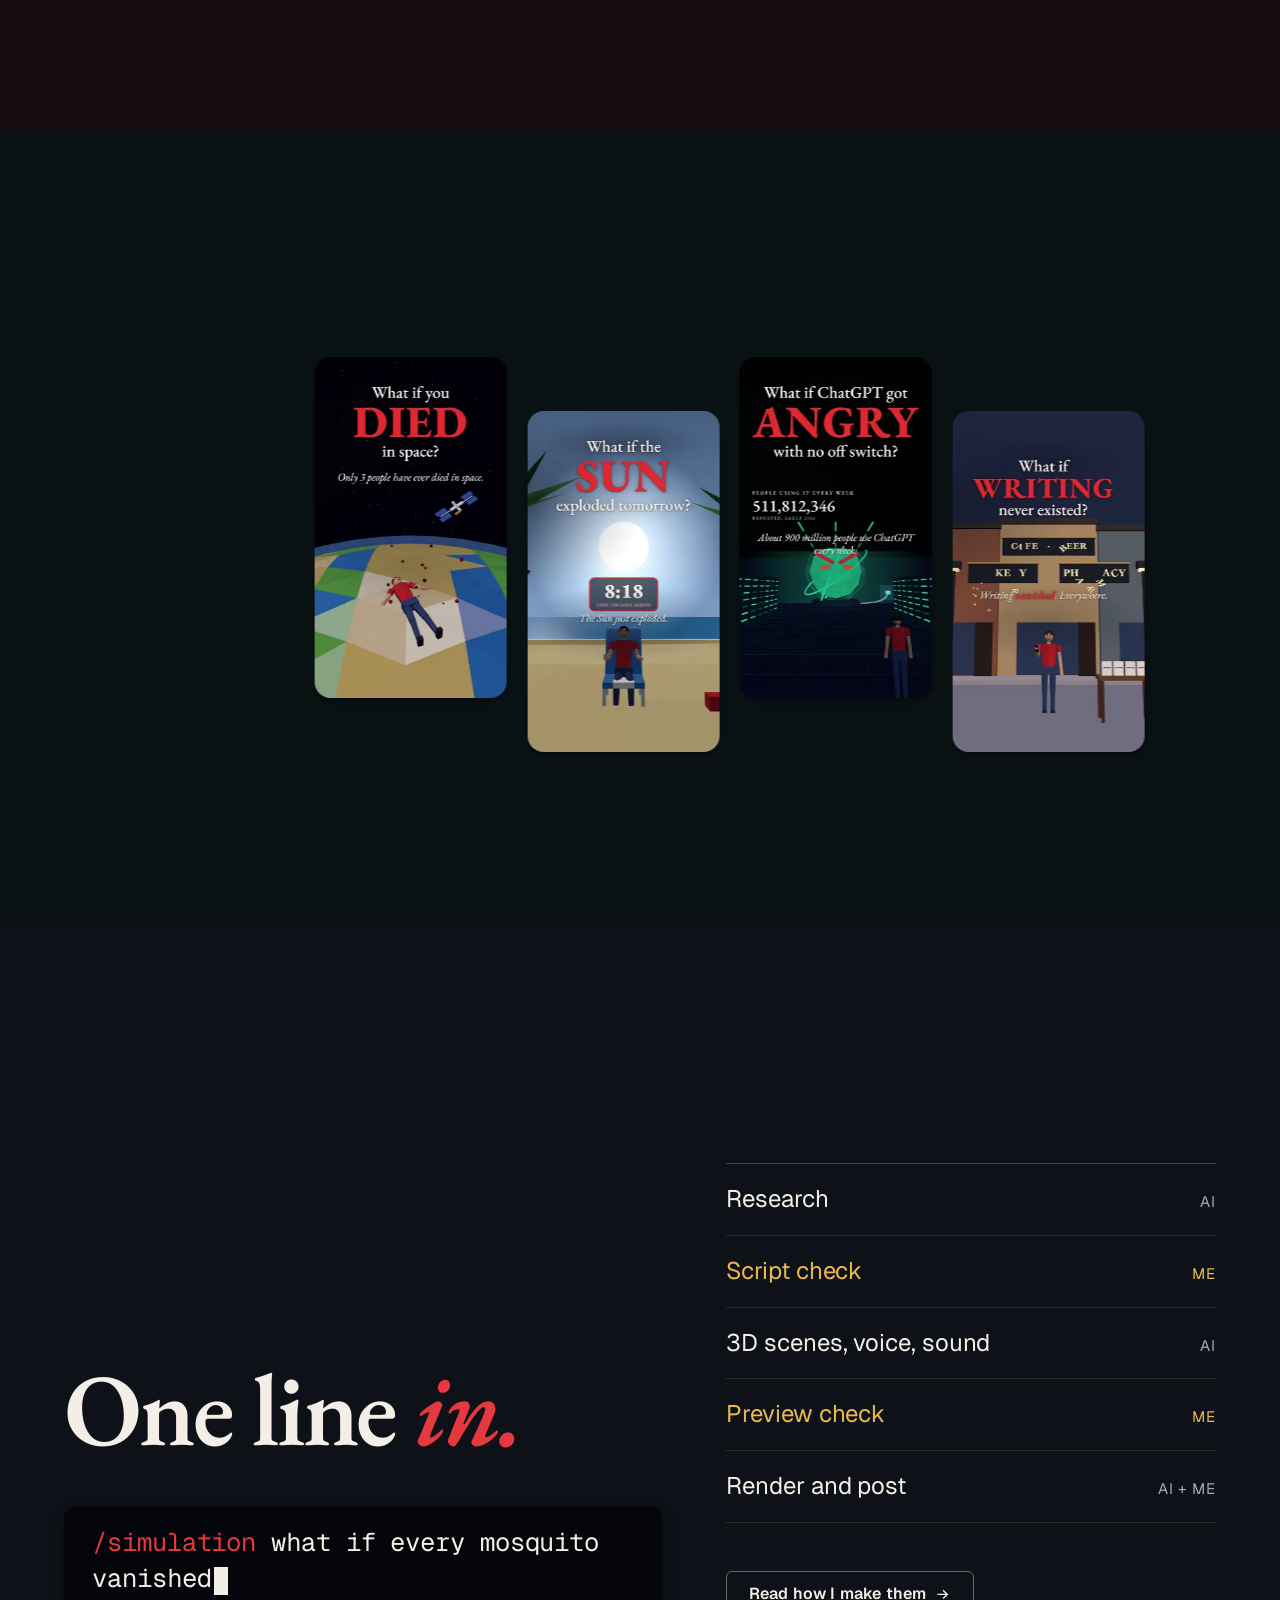
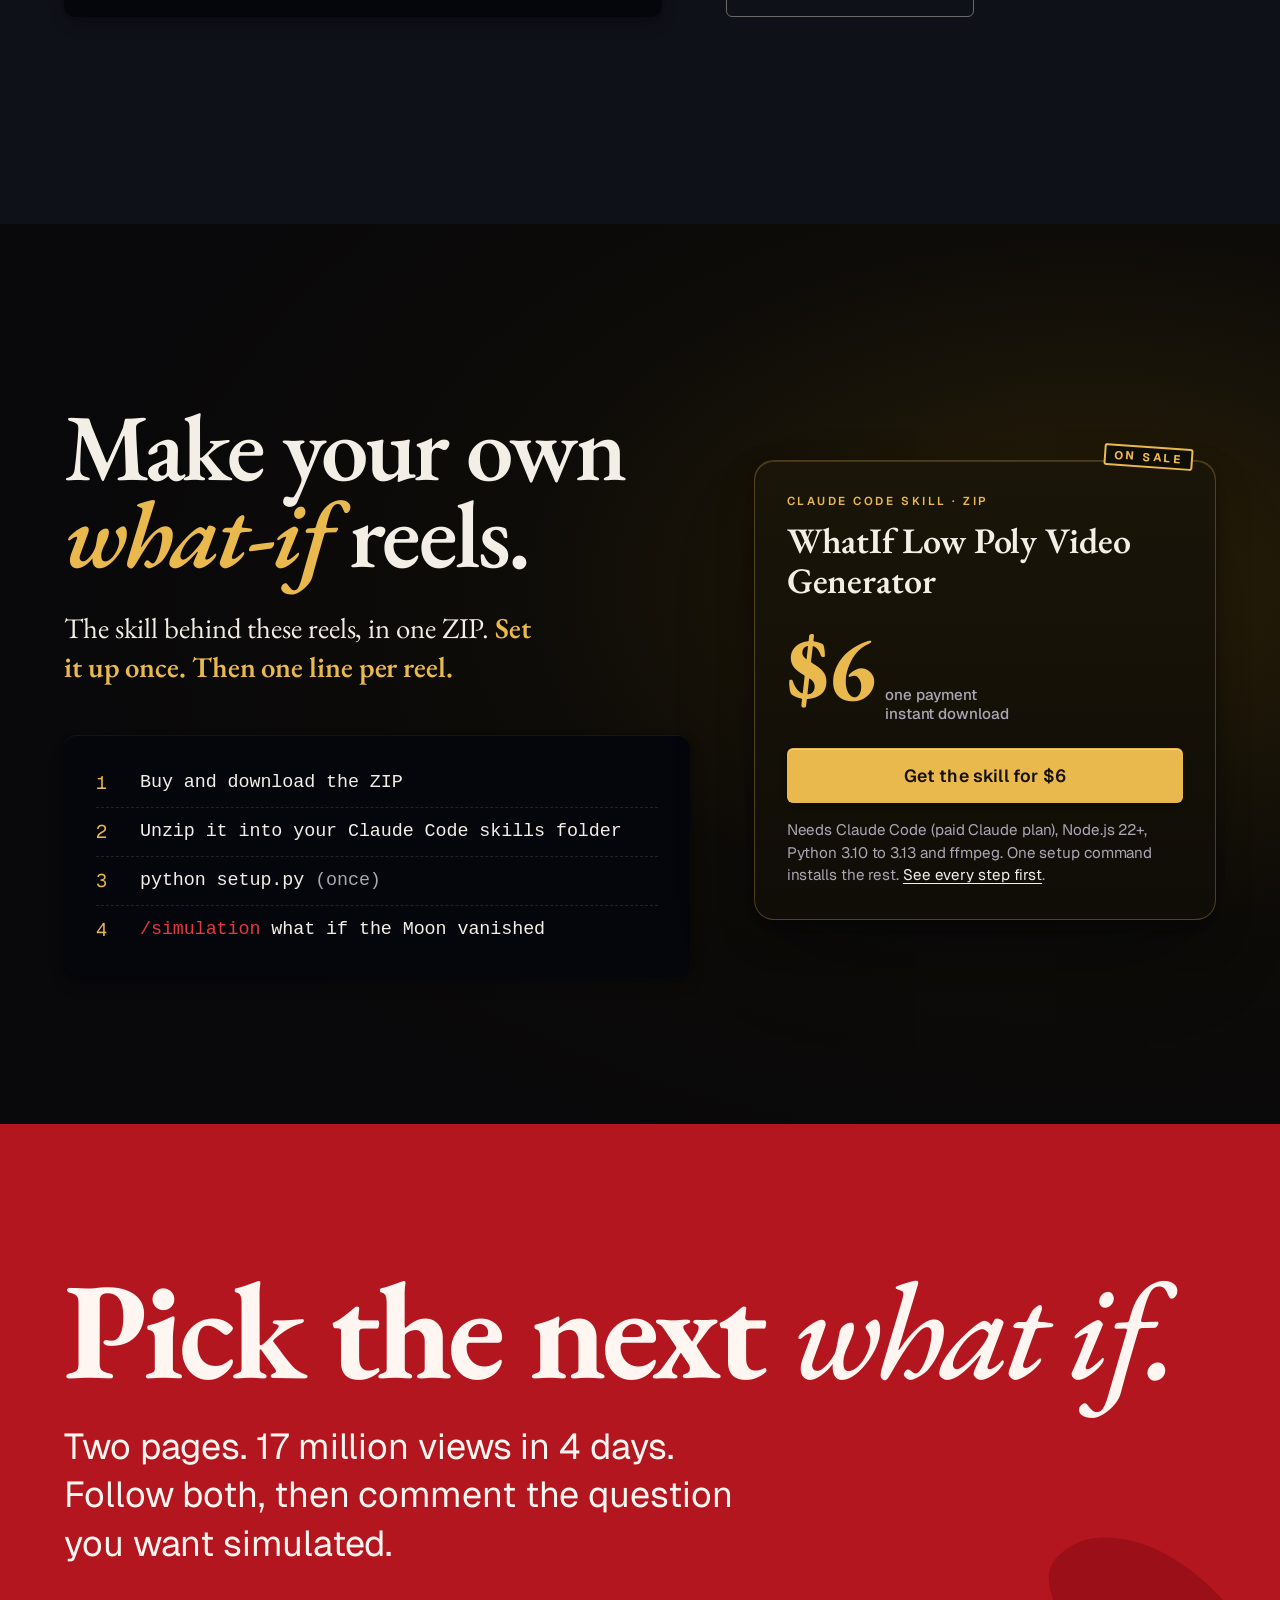
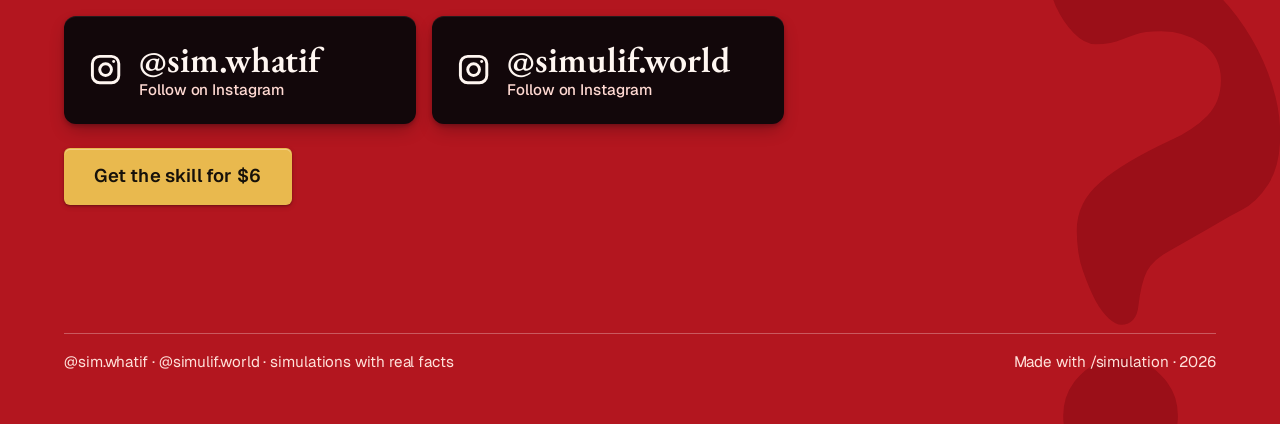
==== commit 0a42f93f: "17 million views in 4 days across two pages; add @simulif.world Co-Authored-By: Claude Opus 5.5 <nor" ====
--- a/index.html
+++ b/index.html
@@ -4,7 +4,7 @@
 <meta charset="utf-8">
 <meta name="viewport" content="width=device-width, initial-scale=1, viewport-fit=cover">
 <title>Sim.WhatIf · What if anything could be simulated?</title>
-<meta name="description" content="Low-poly 3D what-if reels built in code. 37.3 lakh views in 4 days. Here is how they are made.">
+<meta name="description" content="Low-poly 3D what-if reels built in code. 17 million views in 4 days across two Instagram pages. Here is how they are made.">
 <link rel="icon" href="data:image/svg+xml,<svg xmlns='http://www.w3.org/2000/svg' viewBox='0 0 32 32'><rect width='32' height='32' rx='7' fill='%230A0D18'/><text x='16' y='23' font-family='Georgia,serif' font-size='19' font-weight='700' text-anchor='middle' fill='%23E5383F'>?</text></svg>">
 <link rel="preconnect" href="https://fonts.googleapis.com">
 <link rel="preconnect" href="https://fonts.gstatic.com" crossorigin>
@@ -33,6 +33,7 @@
   }
   .bar__tally b { display: block; color: var(--gold); font: 600 1rem/1.1 var(--sc-font-text); font-variant-numeric: tabular-nums; }
   .bar.has-tally .bar__tally { opacity: 1; }
+  @media (max-width: 1599px) { .bar__tally { display: none; } }
 
   /* ---------------------------------------------------------------- shared -- */
   .cut { position: relative; min-height: 100svh; display: grid; align-items: center; overflow: clip; }
@@ -203,9 +204,24 @@
   .close .btn { background: #12070A; color: #FFF6F1; font-size: 1.15rem; padding: 1em 1.6em; }
   @media (hover: hover) and (pointer: fine) { .close .btn:hover { background: #2A0E13; } }
   .close .btn--ghost { background: transparent; border-color: rgb(255 246 241 / 0.6); }
+  .close .btn--gold { background: var(--gold); color: #16110A; }
+  @media (hover: hover) and (pointer: fine) { .close .btn--gold:hover { background: #F2C863; } }
   @media (hover: hover) and (pointer: fine) { .close .btn--ghost:hover { background: rgb(255 246 241 / 0.1); } }
   .close .btn:focus-visible { outline-color: #FFF6F1; }
-  .close__ctas { display: flex; flex-wrap: wrap; gap: var(--sc-3); }
+  .close__ctas { display: flex; flex-wrap: wrap; gap: var(--sc-3); margin-top: var(--sc-5); }
+  .pages { display: grid; grid-template-columns: repeat(2, minmax(0, 22rem)); gap: var(--sc-4); }
+  .page {
+    display: grid; grid-template-columns: auto 1fr; grid-template-rows: auto auto; column-gap: var(--sc-4); align-items: center;
+    padding: var(--sc-5) var(--sc-5); border-radius: var(--sc-r-md); background: #12070A; color: #FFF6F1; text-decoration: none;
+    box-shadow: var(--sc-e2), inset 0 1px 0 rgb(255 246 241 / 0.08); transition: transform 160ms var(--sc-ease-out), background-color 160ms var(--sc-ease-out);
+  }
+  .page svg { grid-row: 1 / 3; width: 2.2rem; height: 2.2rem; }
+  .page__h { font-family: var(--sc-font-display); font-weight: 600; font-size: var(--sc-t-xl); line-height: 1.1; }
+  .page__s { font: 500 var(--sc-t-sm)/1.3 var(--sc-font-text); color: #FFD9D2; }
+  .page:active { transform: translateY(1px) scale(0.99); }
+  .page:focus-visible { outline-color: #FFF6F1; }
+  @media (hover: hover) and (pointer: fine) { .page:hover { background: #2A0E13; transform: translateY(-2px); } }
+  @media (max-width: 620px) { .pages { grid-template-columns: 1fr; } }
   .foot { position: relative; width: 100%; max-width: 86rem; margin: var(--sc-10) auto 0; display: flex; justify-content: space-between; gap: var(--sc-4); flex-wrap: wrap; font-size: var(--sc-t-sm); color: var(--sc-ink-soft); border-top: 1px solid rgb(255 246 241 / 0.3); padding-top: var(--sc-4); }
 
   /* --------------------------------------------------------------- phones -- */
@@ -245,7 +261,7 @@
   <a class="bar__mark" href="#top" aria-label="Sim.WhatIf, back to top">Sim<i>.</i>WhatIf</a>
   <p class="bar__q" aria-hidden="true">What if&nbsp;<span id="barPre"></span><span class="bar__slot"><span class="bar__word" id="barWord">anything</span></span><span id="barTail">?</span></p>
   <div class="bar__right">
-    <p class="bar__tally" id="tally" aria-hidden="true"><b>37,30,000</b>views in 4 days</p>
+    <p class="bar__tally" id="tally" aria-hidden="true"><b>17,000,000</b>views in 4 days</p>
     <a class="bar__link" href="how.html">How I make them</a>
     <a class="btn btn--gold bar__buy" href="#skill">Get the skill</a>
     <a class="btn" href="https://www.instagram.com/sim.whatif/" rel="noopener" target="_blank">Follow</a>
@@ -259,8 +275,8 @@
   <div class="take__body" id="takeBody">
     <p class="take__q" id="takeQ">What if <em>one person</em> made all of these?</p>
     <p class="take__num" id="takeNum">0</p>
-    <p class="take__lbl" id="takeLbl">views in 4 days</p>
-    <div class="stampwrap"><span class="ring" id="ring"></span><div class="stamp" id="stamp"><small>RESULT</small><strong>37.3 LAKH VIEWS</strong></div></div>
+    <p class="take__lbl" id="takeLbl">views in 4 days, across @sim.whatif and @simulif.world</p>
+    <div class="stampwrap"><span class="ring" id="ring"></span><div class="stamp" id="stamp"><small>RESULT</small><strong>17 MILLION VIEWS</strong></div></div>
   </div>
 </div>
 
@@ -272,7 +288,7 @@
     <div class="hero__grid">
       <div class="hero__copy hero__layer" id="heroCopy">
         <h1><span class="l1">What if</span><span class="l2" id="heroWord">anything</span><span class="l3">could be simulated?</span></h1>
-        <p class="hero__sub">Low-poly 3D reels that answer one impossible question each. Real facts, built in code, millions of views.</p>
+        <p class="hero__sub">Low-poly 3D reels that answer one impossible question each. Real facts, built in code, 17 million views in 4 days.</p>
         <div class="hero__ctas">
           <a class="btn" href="https://www.instagram.com/sim.whatif/" rel="noopener" target="_blank">Follow</a>
           <a class="btn btn--ghost" href="how.html">How I make them <svg viewBox="0 0 24 24" fill="none" stroke="currentColor" stroke-width="2" aria-hidden="true"><path d="M5 12h14M13 6l6 6-6 6"/></svg></a>
@@ -361,7 +377,7 @@
       </div>
     </section>
   </div>
-  <p class="sr-only">37,30,000 views in 4 days.</p>
+  <p class="sr-only">17,000,000 views in 4 days, across @sim.whatif and @simulif.world.</p>
 
   <!-- HOW: one teaser cut, the full method lives on its own page -->
   <section class="how" data-sc-act="flow" data-pre="it took " data-word="one line" data-tail="?">
@@ -413,16 +429,16 @@
     <span class="close__q" aria-hidden="true">?</span>
     <div class="close__in" data-sc-in data-sc-stagger="70">
       <h2>Pick the next <i>what if.</i></h2>
-      <p>Follow, then comment the question you want simulated.</p>
+      <p>Two pages. 17 million views in 4 days. Follow both, then comment the question you want simulated.</p>
+      <div class="pages">
+        <a class="page" href="https://www.instagram.com/sim.whatif/" rel="noopener" target="_blank"><svg viewBox="0 0 24 24" fill="none" stroke="currentColor" stroke-width="2" aria-hidden="true"><rect x="3" y="3" width="18" height="18" rx="5"/><circle cx="12" cy="12" r="4"/><circle cx="17.5" cy="6.5" r="1" fill="currentColor" stroke="none"/></svg><span class="page__h">@sim.whatif</span><span class="page__s">Follow on Instagram</span></a>
+        <a class="page" href="https://www.instagram.com/simulif.world/" rel="noopener" target="_blank"><svg viewBox="0 0 24 24" fill="none" stroke="currentColor" stroke-width="2" aria-hidden="true"><rect x="3" y="3" width="18" height="18" rx="5"/><circle cx="12" cy="12" r="4"/><circle cx="17.5" cy="6.5" r="1" fill="currentColor" stroke="none"/></svg><span class="page__h">@simulif.world</span><span class="page__s">Follow on Instagram</span></a>
+      </div>
       <div class="close__ctas">
-        <a class="btn" href="https://www.instagram.com/sim.whatif/" rel="noopener" target="_blank">
-          <svg viewBox="0 0 24 24" fill="none" stroke="currentColor" stroke-width="2" aria-hidden="true"><rect x="3" y="3" width="18" height="18" rx="5"/><circle cx="12" cy="12" r="4"/><circle cx="17.5" cy="6.5" r="1" fill="currentColor" stroke="none"/></svg>
-          Follow
-        </a>
         <a class="btn btn--gold" href="https://payhip.com/b/5jLnv" rel="noopener" target="_blank">Get the skill for $6</a>
       </div>
     </div>
-    <footer class="foot"><span>Sim.WhatIf · simulations with real facts</span><span>Made with /simulation · 2026</span></footer>
+    <footer class="foot"><span>@sim.whatif · @simulif.world · simulations with real facts</span><span>Made with /simulation · 2026</span></footer>
   </section>
 
 </main>
@@ -441,11 +457,11 @@
   var sections = Array.prototype.slice.call(document.querySelectorAll('[data-word]')).sort(function (a, b) { return a.offsetTop - b.offsetTop; });
   var rows = Array.prototype.slice.call(document.querySelectorAll('.wall__row'));
   var decks = Array.prototype.slice.call(document.querySelectorAll('.deck'));
-  var TOTAL = 3730000;
+  var TOTAL = 17000000;
   var clamp = function (v) { return v < 0 ? 0 : v > 1 ? 1 : v; };
   var seg = function (q, a, b) { return clamp((q - a) / (b - a)); };
   var easeOut = function (t) { return 1 - Math.pow(1 - t, 3); };
-  var fmt = new Intl.NumberFormat('en-IN');
+  var fmt = new Intl.NumberFormat('en-US');
 
   // ---- loops: play only what is on screen; posters only under reduced motion
   var vids = Array.prototype.slice.call(document.querySelectorAll('video.loop'));
--- a/site.css
+++ b/site.css
@@ -30,7 +30,7 @@
 .bar__mark { font-family: var(--sc-font-display); font-size: 1.45rem; font-weight: 600; letter-spacing: -0.01em; text-decoration: none; justify-self: start; }
 .bar__mark i { color: var(--sc-accent); font-style: normal; }
 .bar__right { justify-self: end; display: flex; align-items: center; gap: 1.25rem; }
-.bar__link { font: 500 0.95rem/1 var(--sc-font-text); text-decoration: none; color: var(--sc-ink-soft); padding: 0.6em 0.2em; transition: color 150ms var(--sc-ease-out); }
+.bar__link { font: 500 0.95rem/1 var(--sc-font-text); white-space: nowrap; text-decoration: none; color: var(--sc-ink-soft); padding: 0.6em 0.2em; transition: color 150ms var(--sc-ease-out); }
 .bar__link[aria-current="page"] { color: var(--sc-ink); }
 @media (hover: hover) and (pointer: fine) { .bar__link:hover { color: var(--sc-ink); } }
 
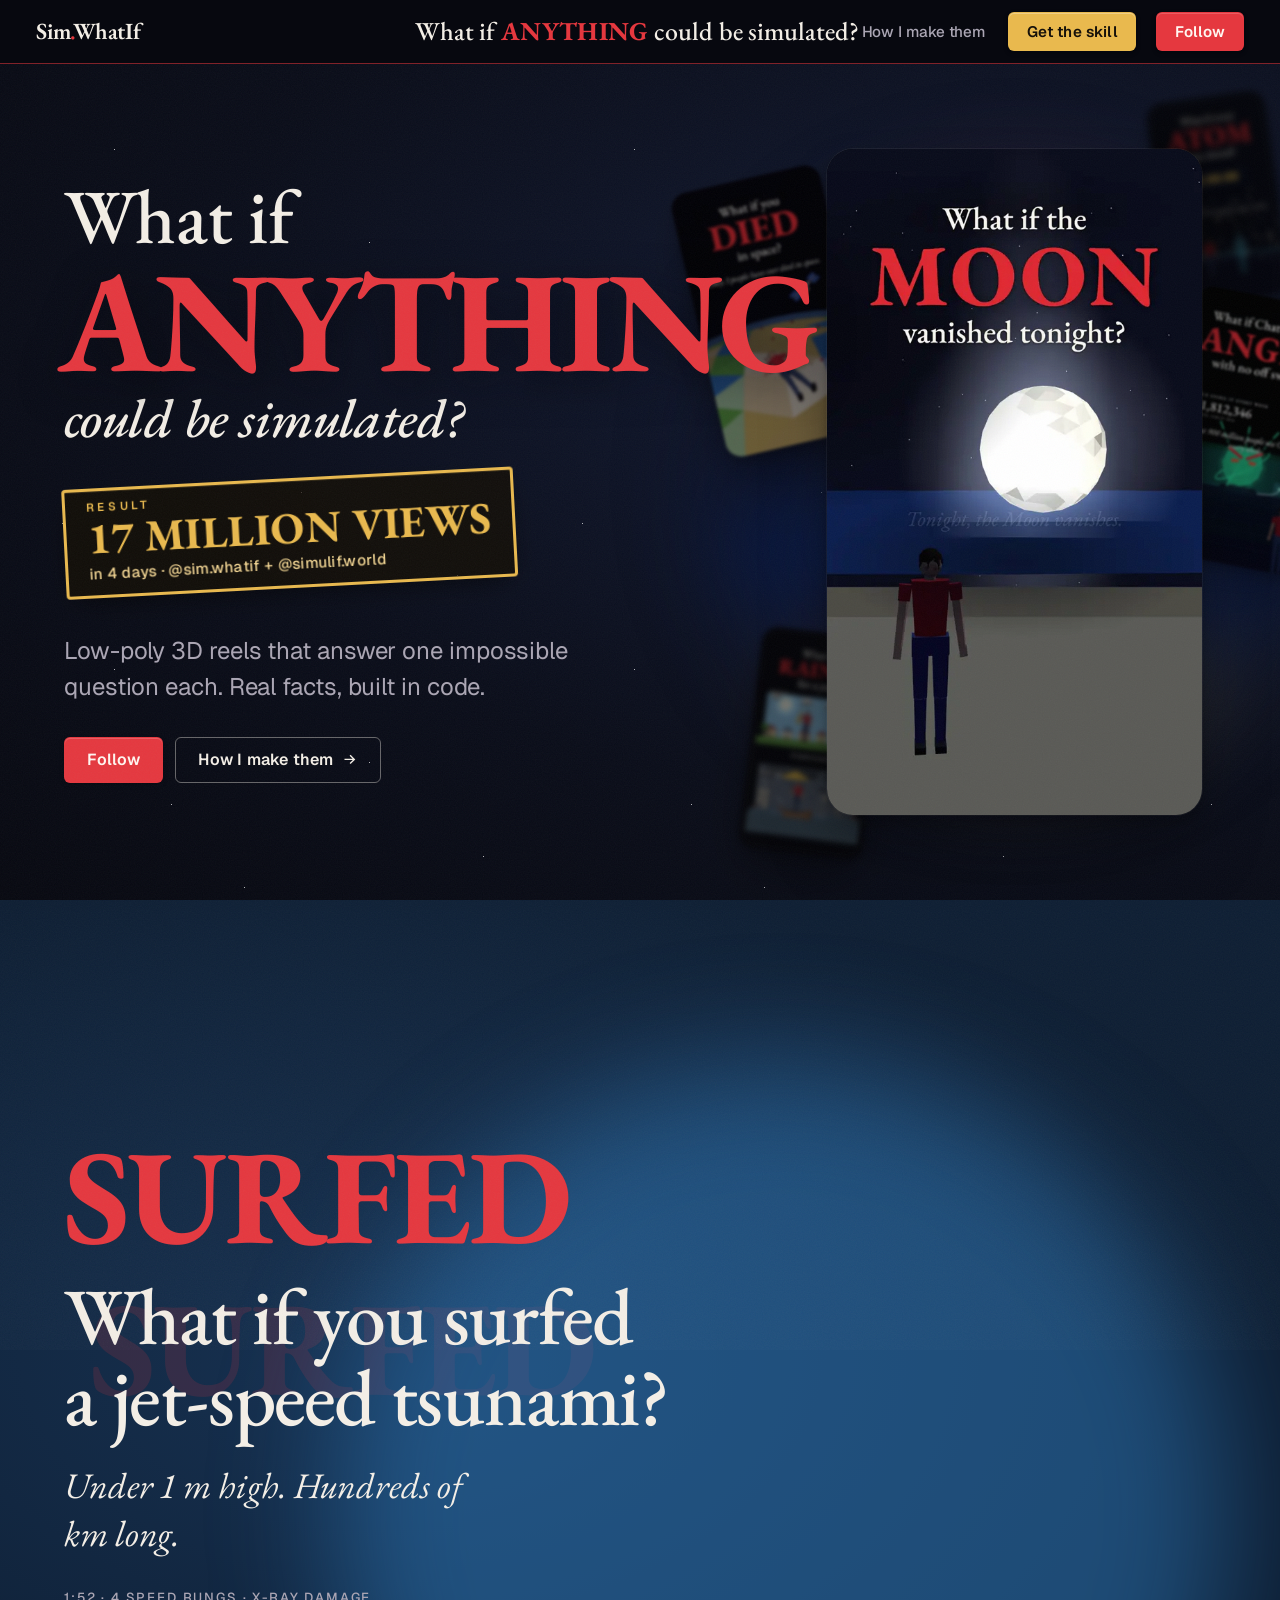
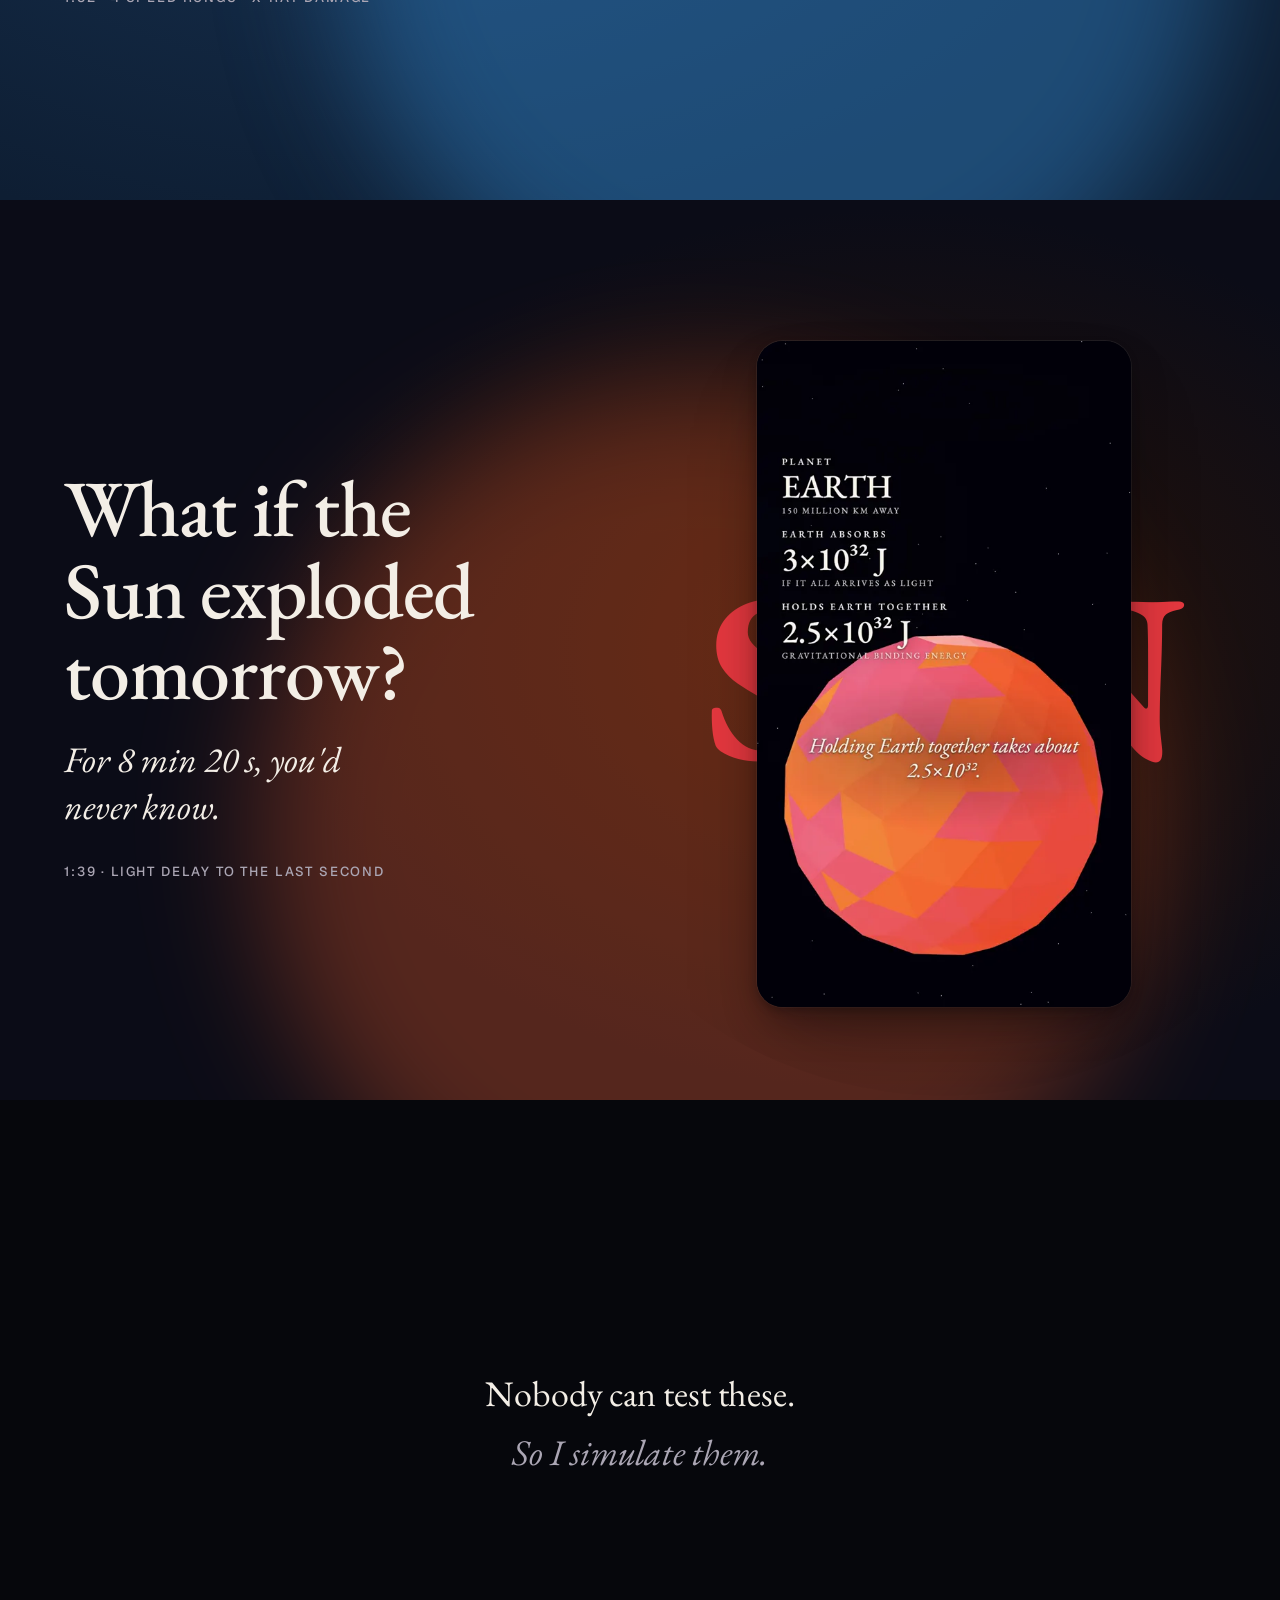
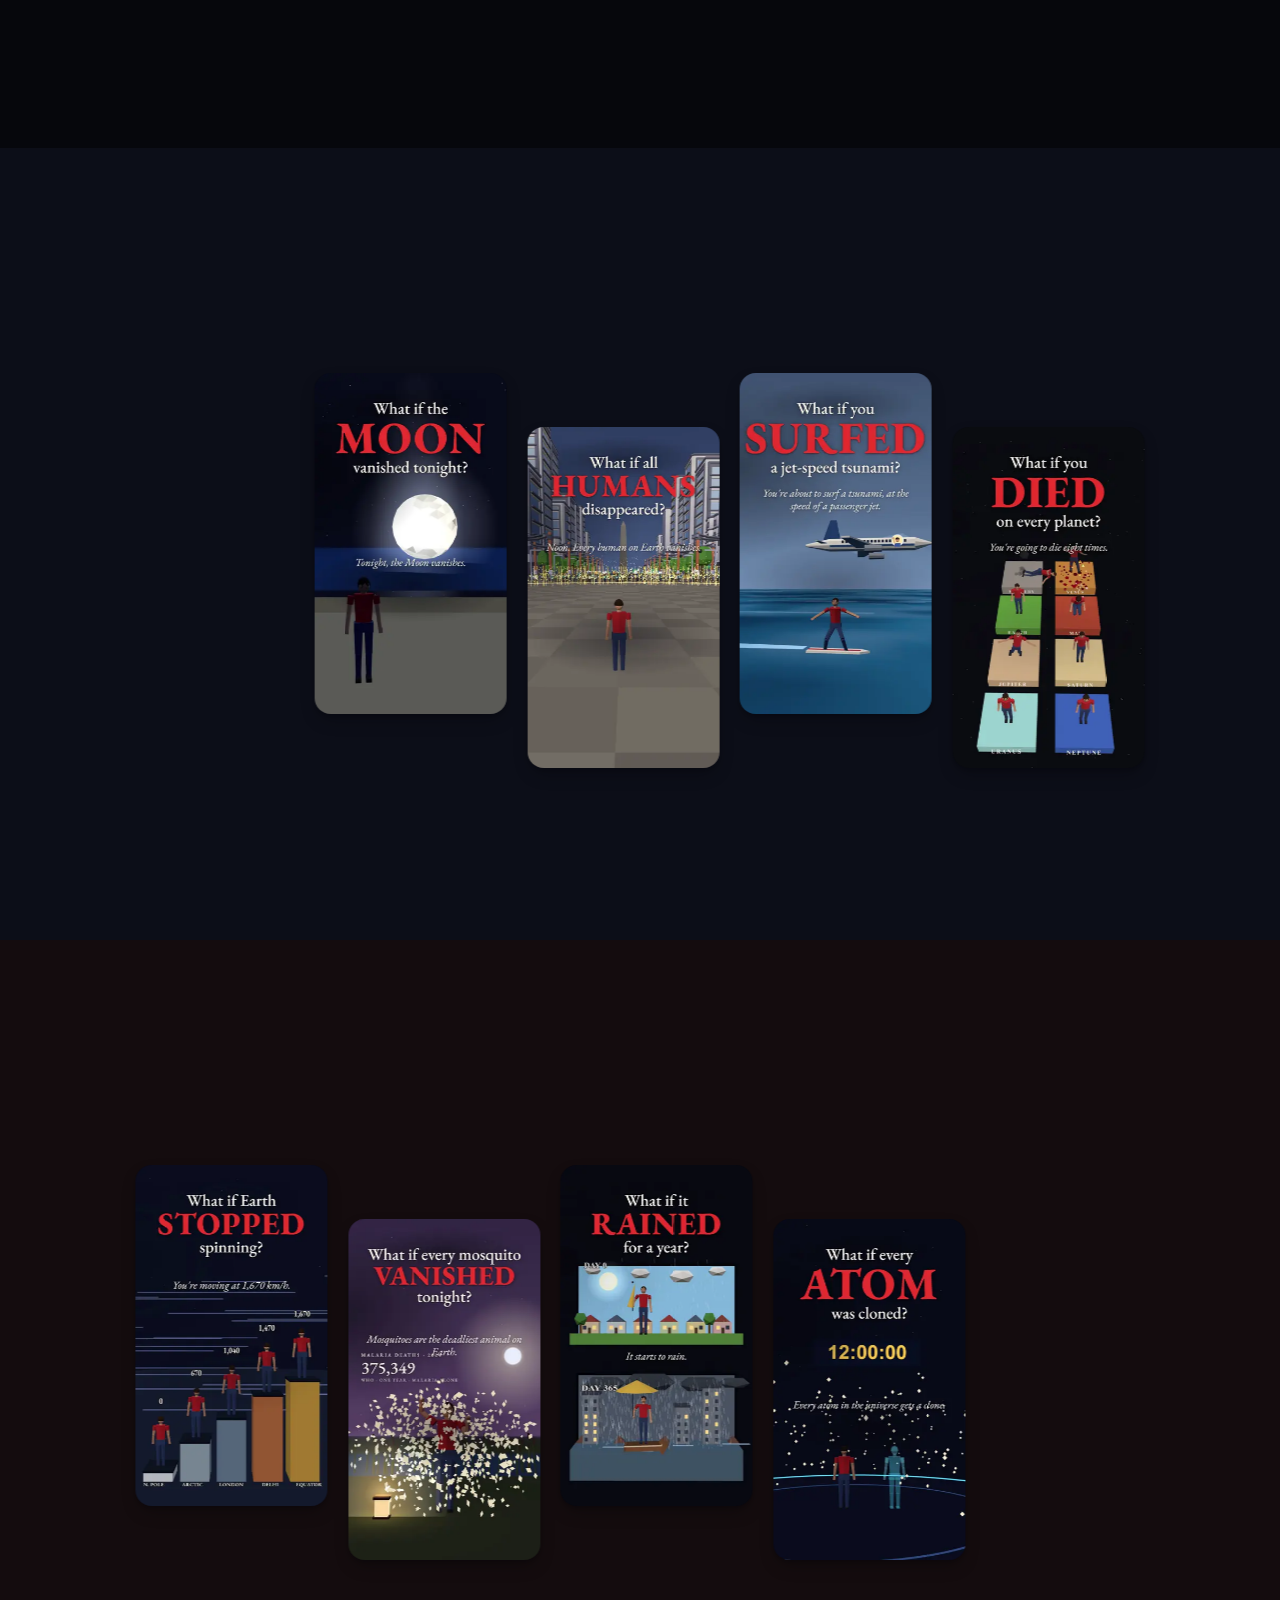
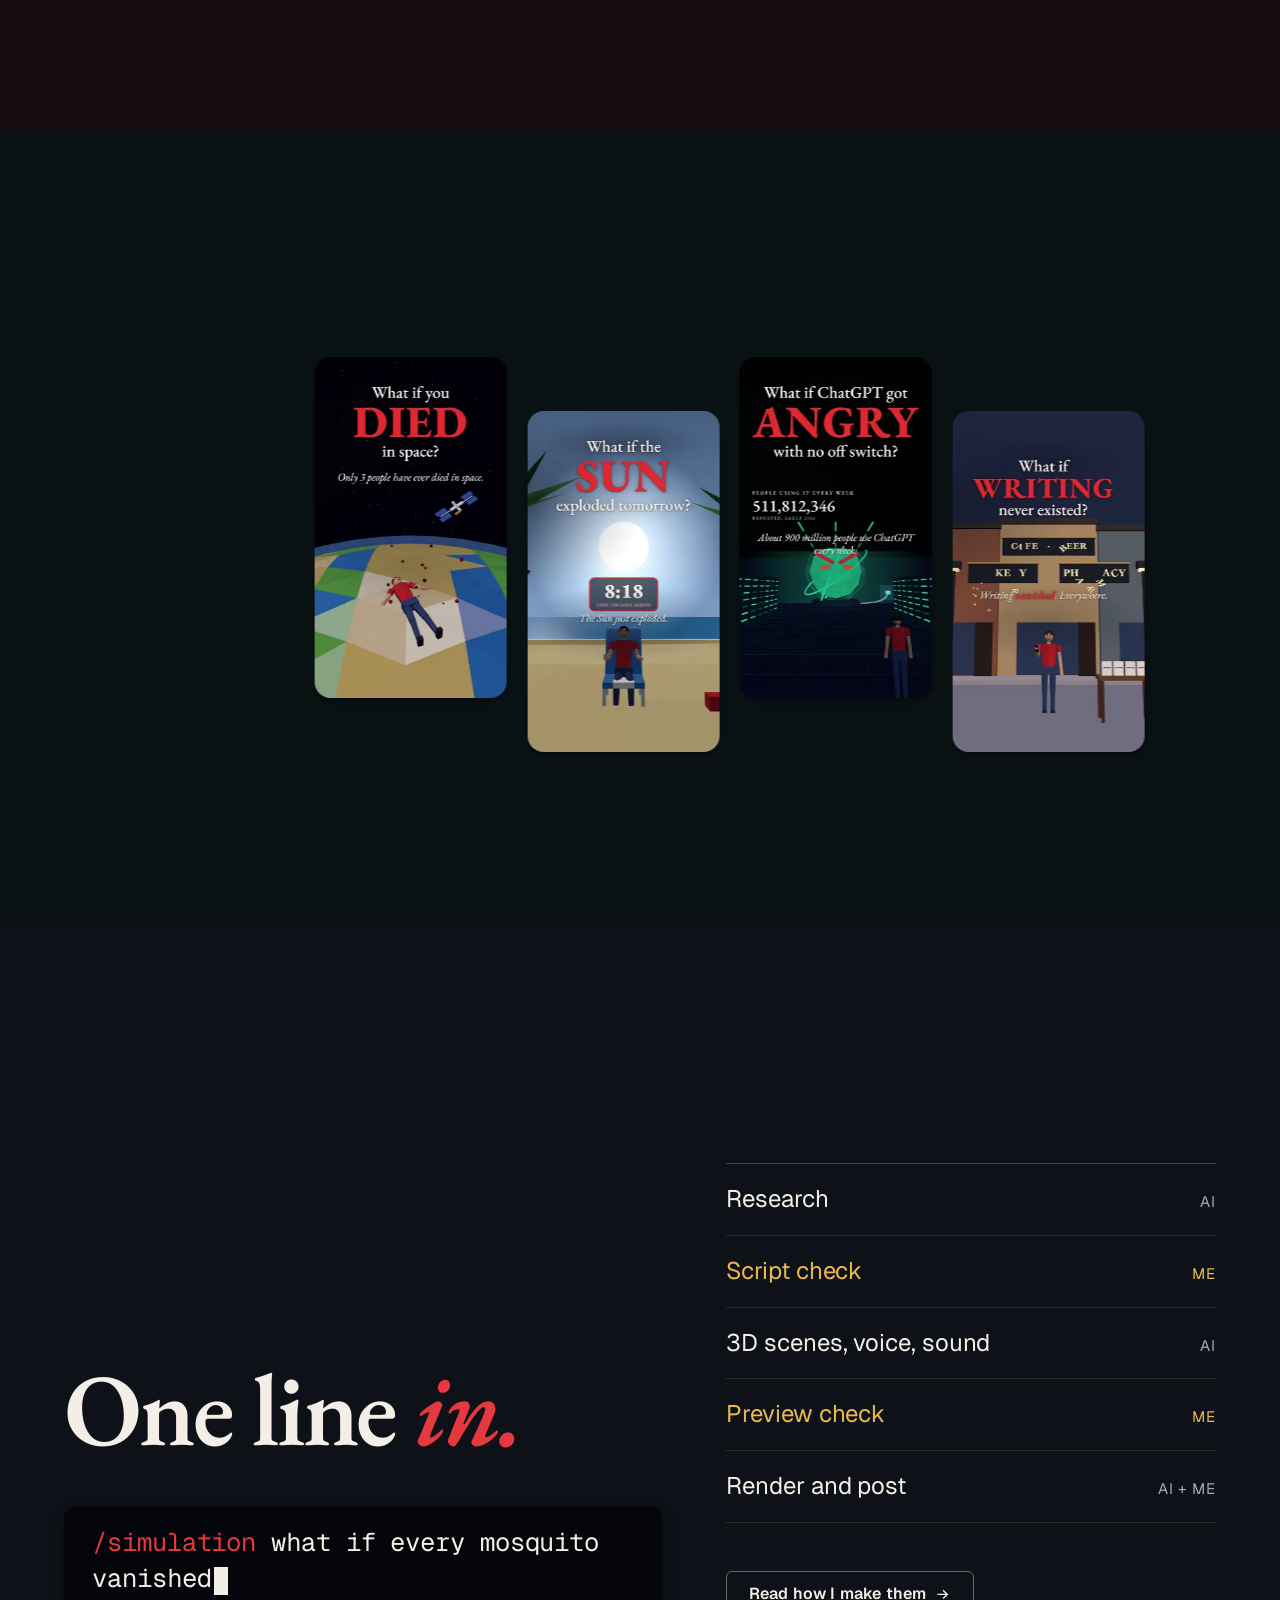
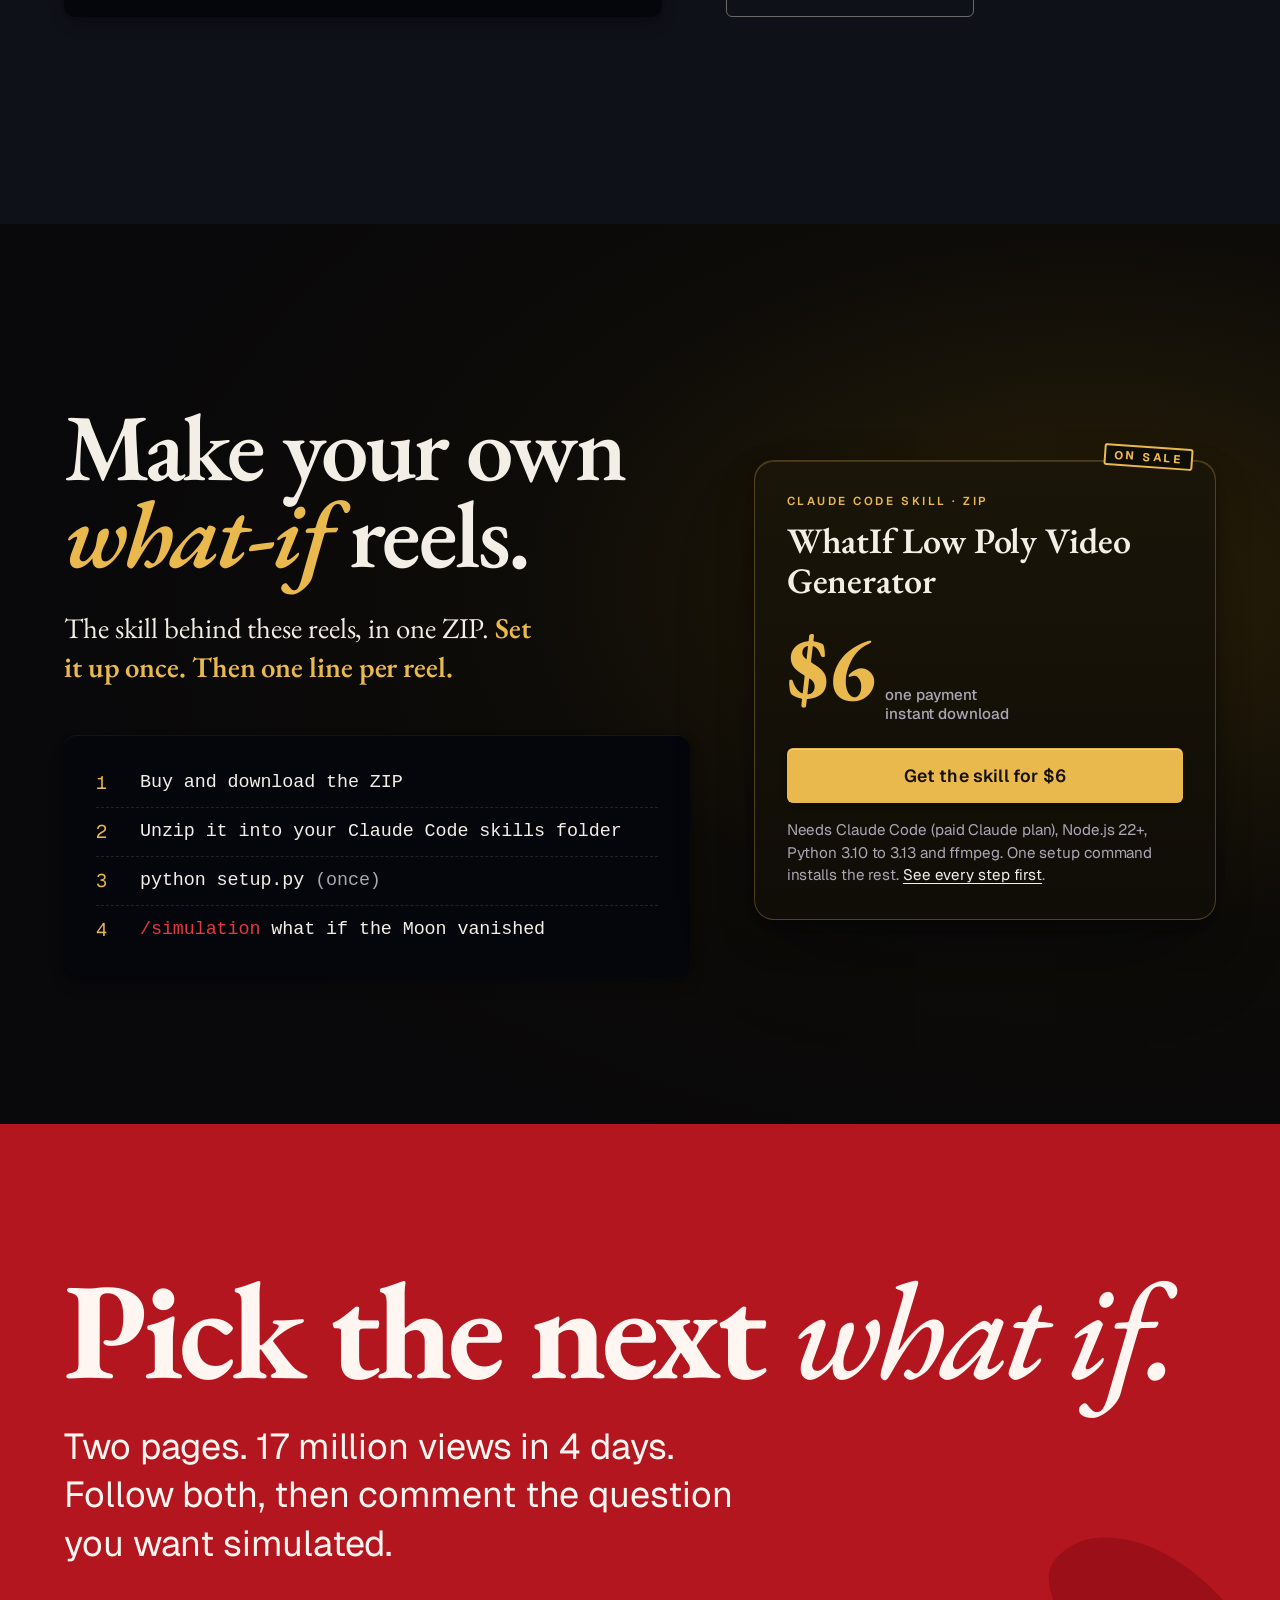
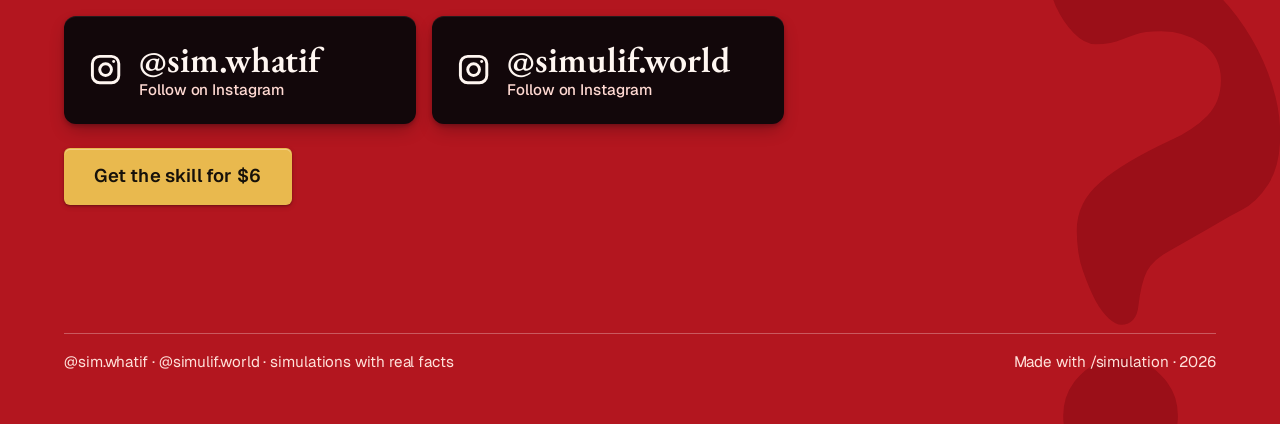
==== commit 1bc8c8d7: "Hero: gold RESULT stamp for 17 million views in 4 days Co-Authored-By: Claude Opus 5.5 <noreply@anth" ====
--- a/index.html
+++ b/index.html
@@ -79,6 +79,18 @@
   .hero h1 .l1 { display: block; font-size: clamp(2.6rem, 1.6rem + 4vw, 5.6rem); }
   .hero h1 .l2 { display: block; font-size: clamp(3.6rem, 1.4rem + 9.4vw, 11.5rem); font-weight: 700; color: var(--sc-accent); text-transform: uppercase; margin: 0.04em 0 0.06em -0.04em; letter-spacing: -0.03em; text-shadow: 0 10px 40px rgb(7 8 15 / 0.65); }
   .hero h1 .l3 { display: block; font-size: clamp(2rem, 1.3rem + 2.6vw, 3.9rem); font-style: italic; }
+  .proof {
+    display: inline-grid; justify-items: start; gap: 0.2em; margin: var(--sc-7) 0 0;
+    padding: 0.55em 1.15em 0.65em; border: 3px solid var(--gold); border-radius: 4px; color: var(--gold);
+    background: rgb(20 15 4 / 0.72); rotate: -3deg; transform-origin: 0 50%;
+    box-shadow: 0 10px 28px -10px rgb(0 0 0 / 0.7), inset 0 1px 0 rgb(233 185 78 / 0.18);
+    animation: slam 700ms 450ms both var(--sc-ease-out);
+  }
+  .proof small { font: 600 0.72rem/1 var(--sc-font-text); letter-spacing: 0.32em; }
+  .proof strong { font-family: var(--sc-font-display); font-weight: 700; font-size: clamp(1.7rem, 1rem + 2.2vw, 3rem); line-height: 1; letter-spacing: 0.01em; }
+  .proof em { font: 500 var(--sc-t-sm)/1.3 var(--sc-font-text); font-style: normal; color: #F2D592; letter-spacing: 0.02em; }
+  @keyframes slam { 0% { opacity: 0; transform: scale(1.5); } 55% { opacity: 1; transform: scale(0.96); } 100% { opacity: 1; transform: scale(1); } }
+  @media (prefers-reduced-motion: reduce) { .proof { animation: none; } }
   .hero__sub { margin: var(--sc-6) 0 var(--sc-6); font-size: var(--sc-t-lg); line-height: 1.5; color: var(--sc-ink-soft); max-width: 34ch; }
   .hero__ctas { display: flex; flex-wrap: wrap; gap: var(--sc-3); }
   .hero__stage { position: relative; justify-self: center; display: grid; place-items: center; }
@@ -288,7 +300,8 @@
     <div class="hero__grid">
       <div class="hero__copy hero__layer" id="heroCopy">
         <h1><span class="l1">What if</span><span class="l2" id="heroWord">anything</span><span class="l3">could be simulated?</span></h1>
-        <p class="hero__sub">Low-poly 3D reels that answer one impossible question each. Real facts, built in code, 17 million views in 4 days.</p>
+        <p class="proof"><small>RESULT</small><strong>17 MILLION VIEWS</strong><em>in 4 days · @sim.whatif + @simulif.world</em></p>
+        <p class="hero__sub">Low-poly 3D reels that answer one impossible question each. Real facts, built in code.</p>
         <div class="hero__ctas">
           <a class="btn" href="https://www.instagram.com/sim.whatif/" rel="noopener" target="_blank">Follow</a>
           <a class="btn btn--ghost" href="how.html">How I make them <svg viewBox="0 0 24 24" fill="none" stroke="currentColor" stroke-width="2" aria-hidden="true"><path d="M5 12h14M13 6l6 6-6 6"/></svg></a>
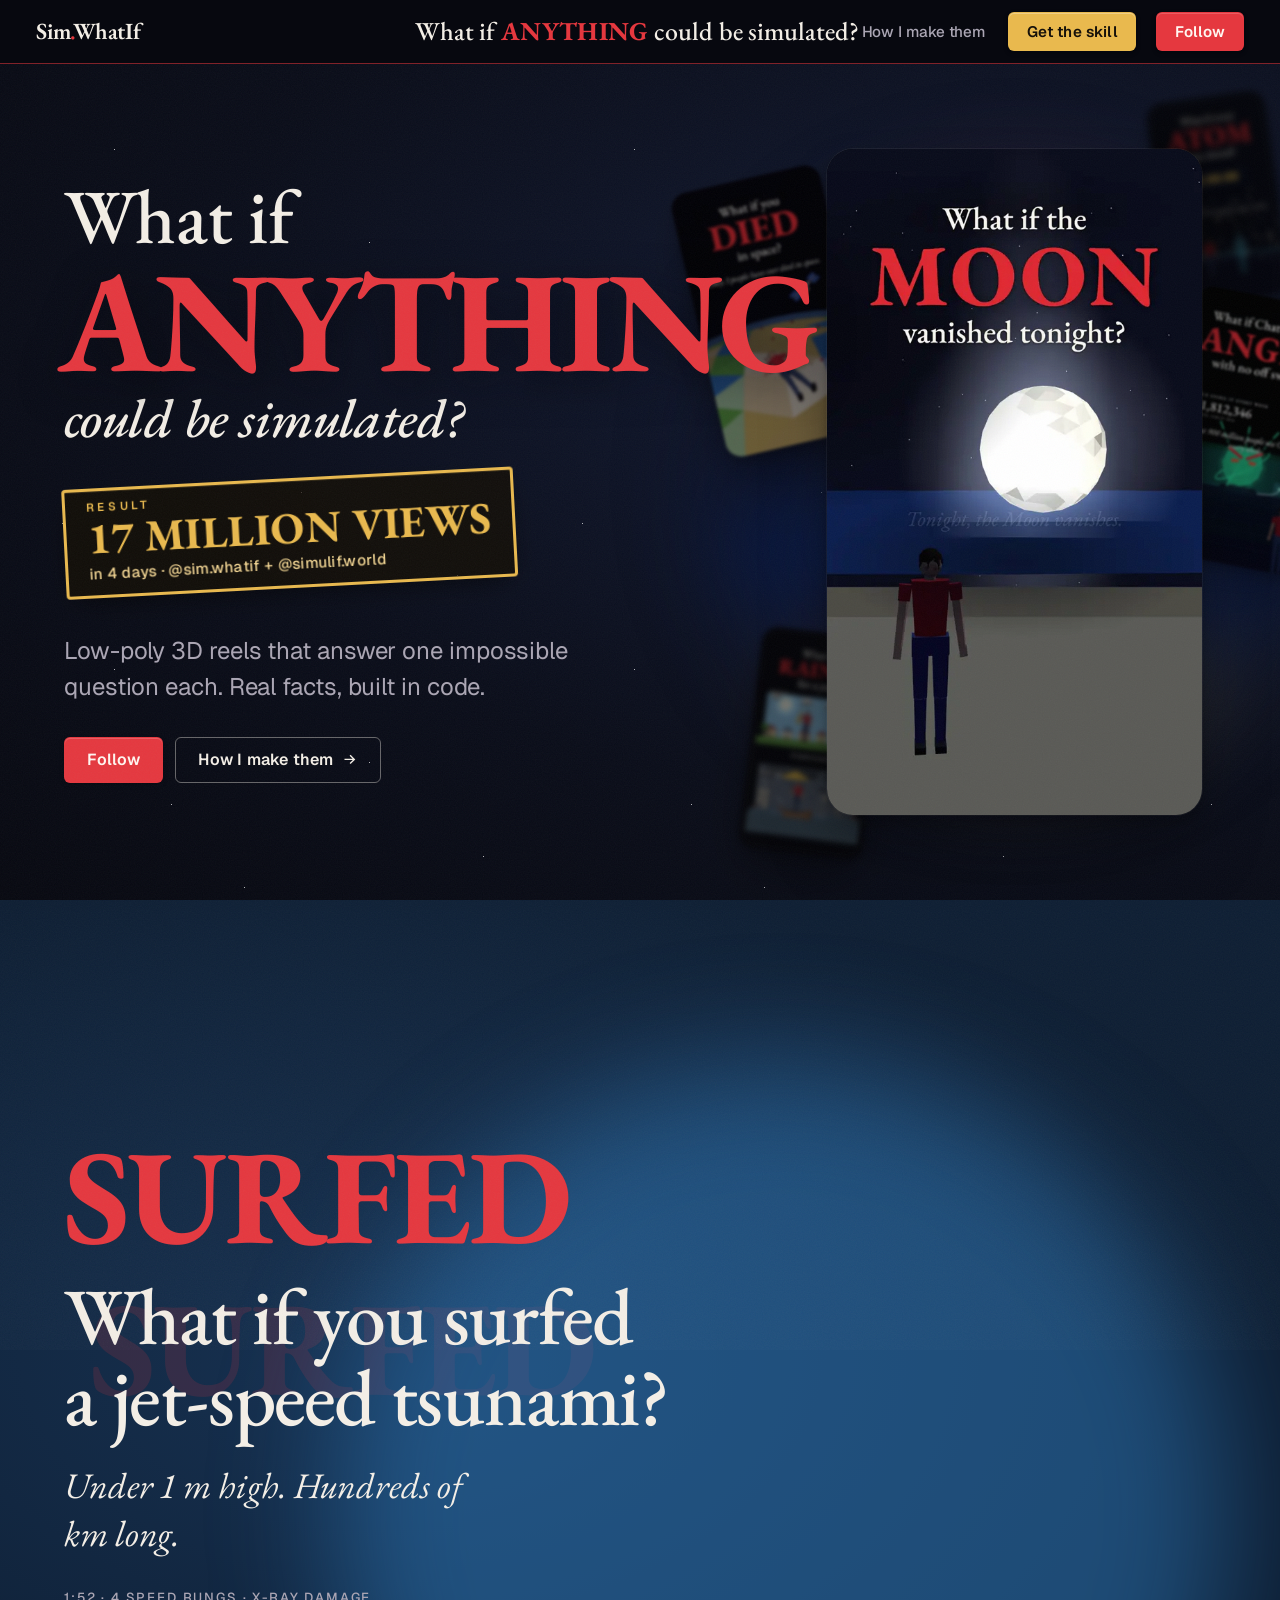
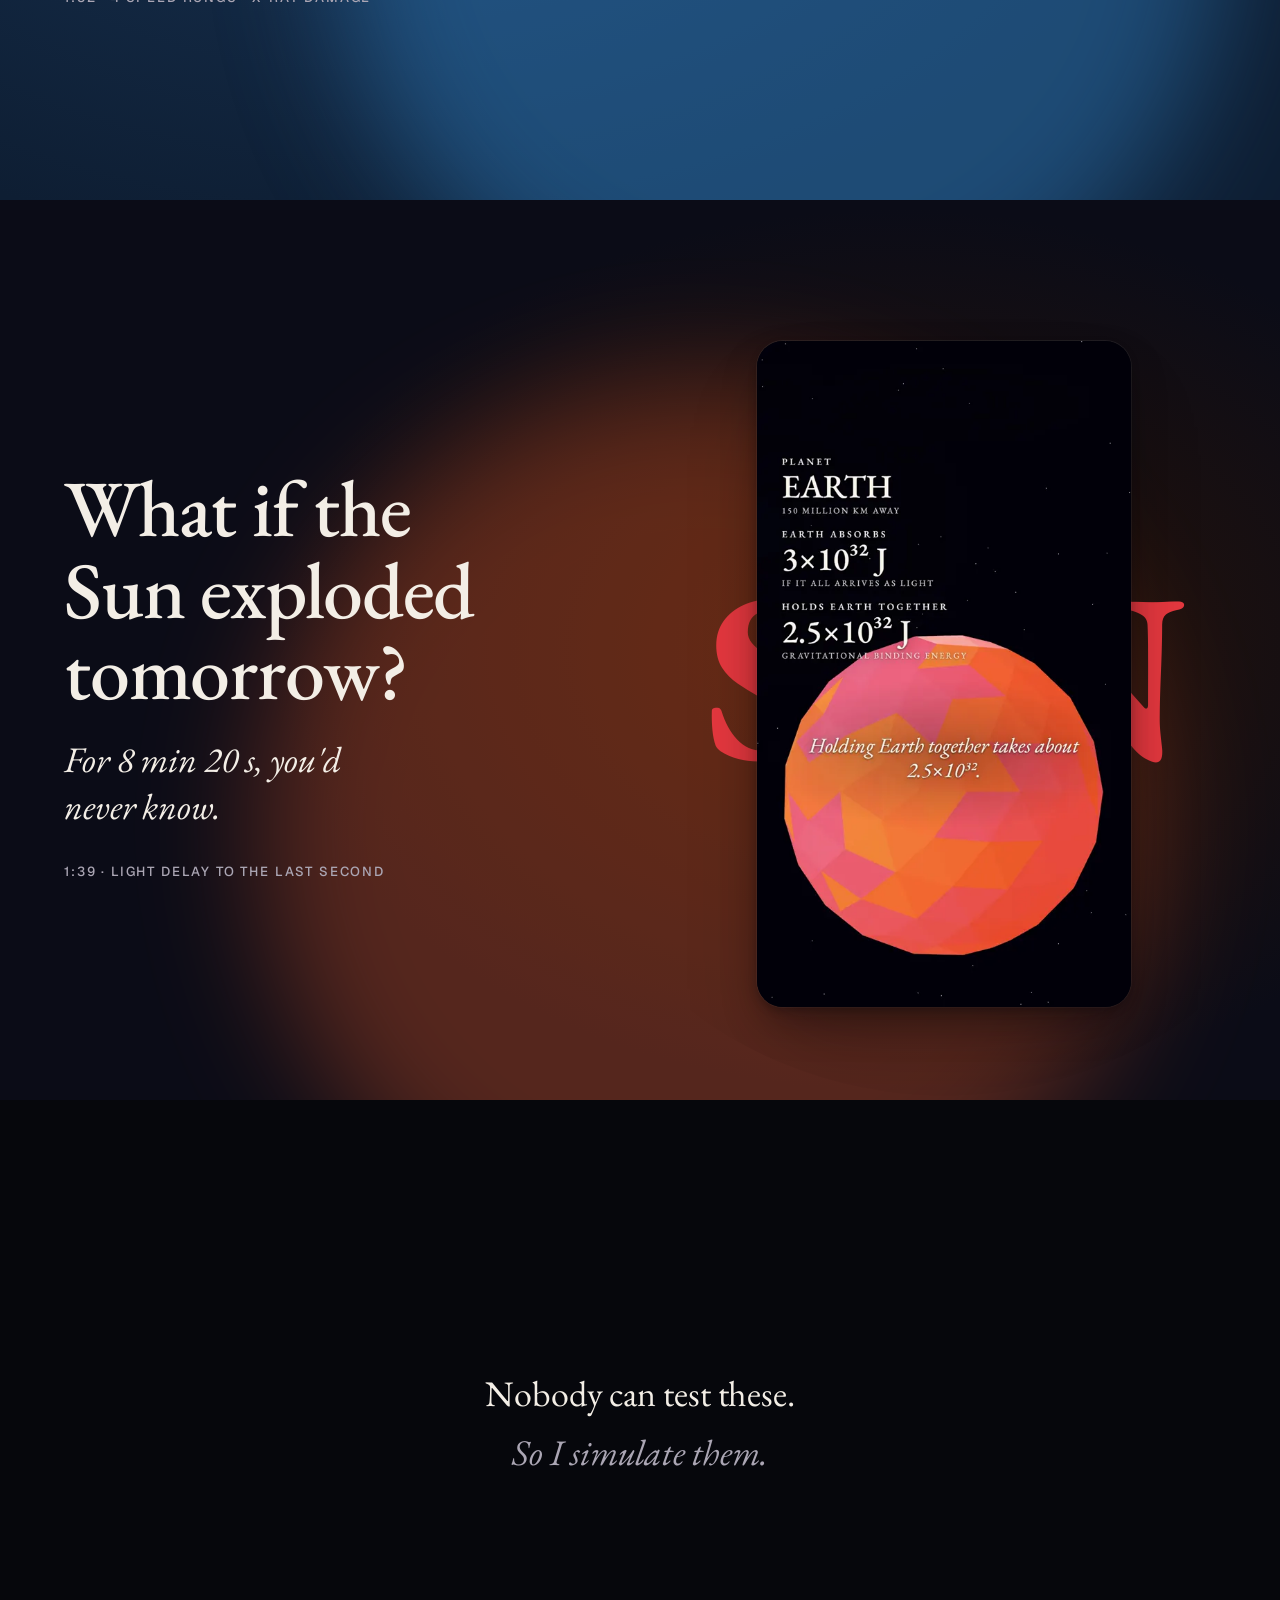
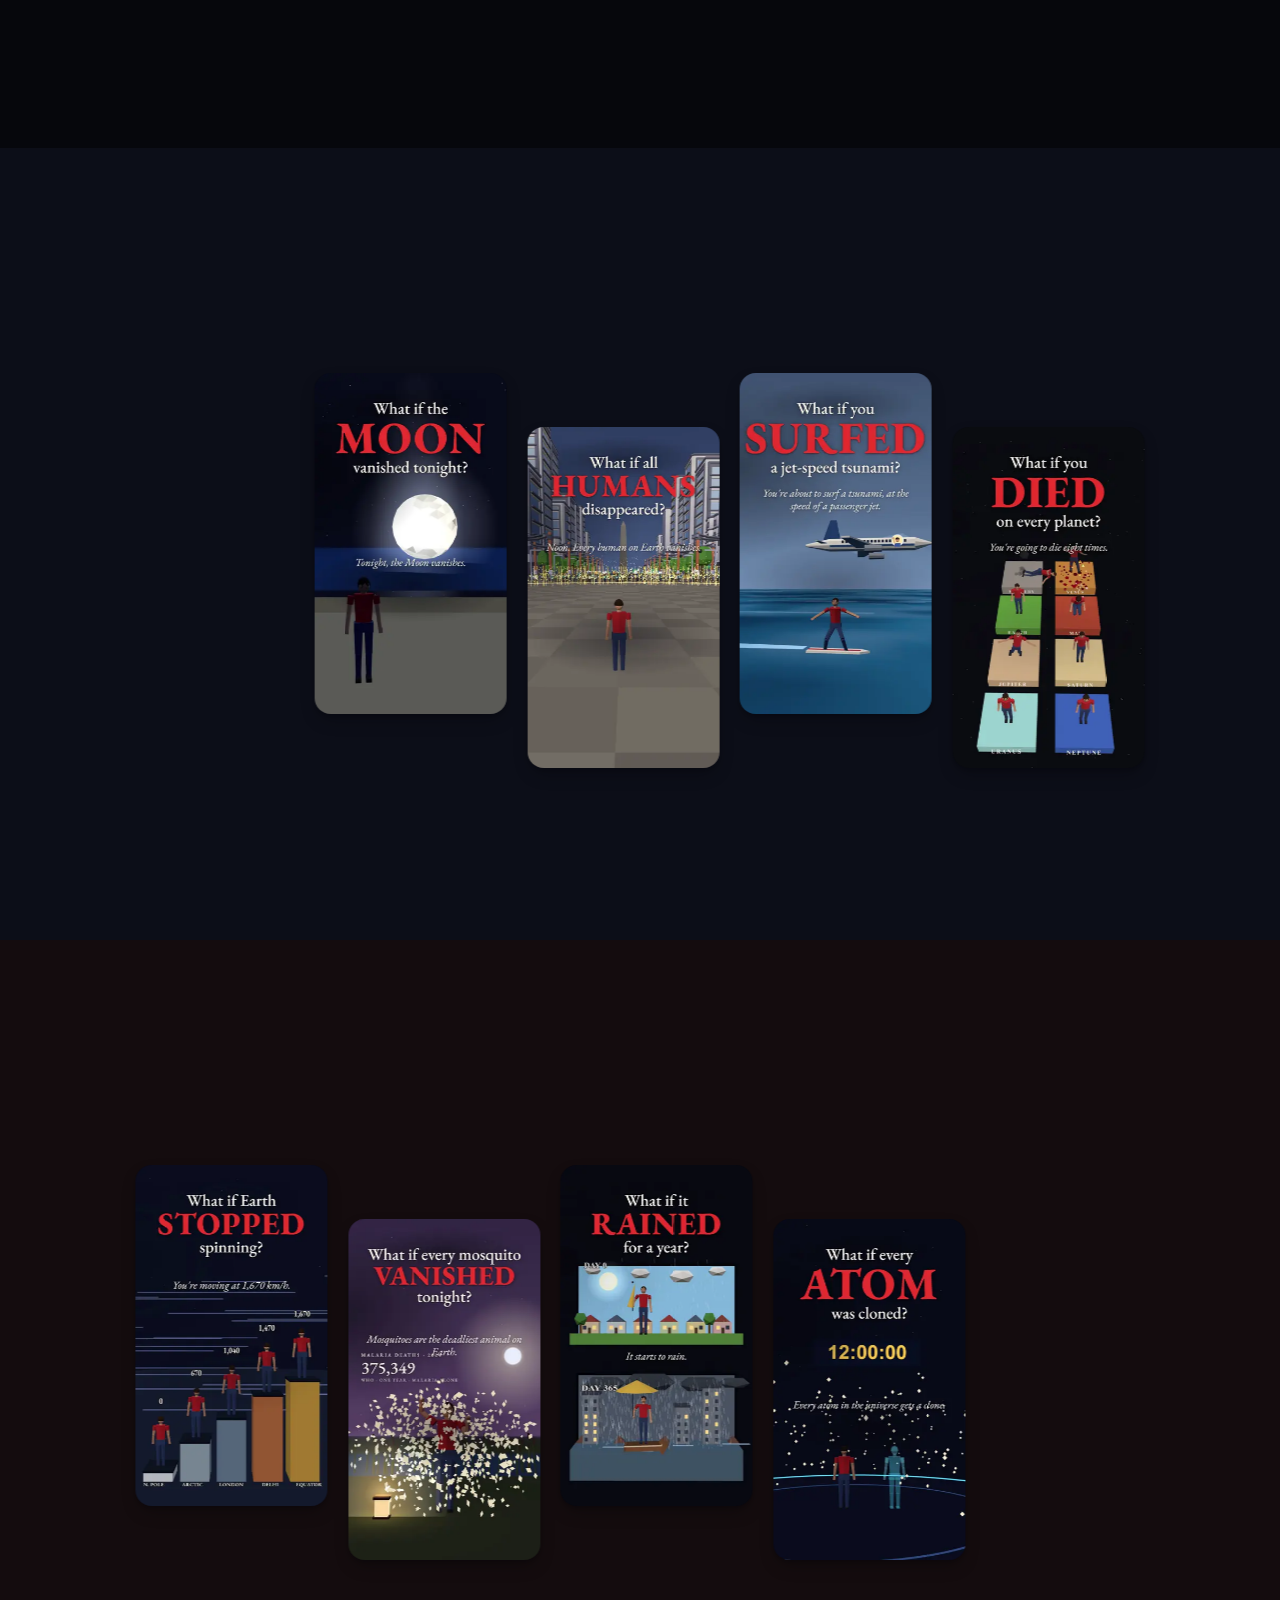
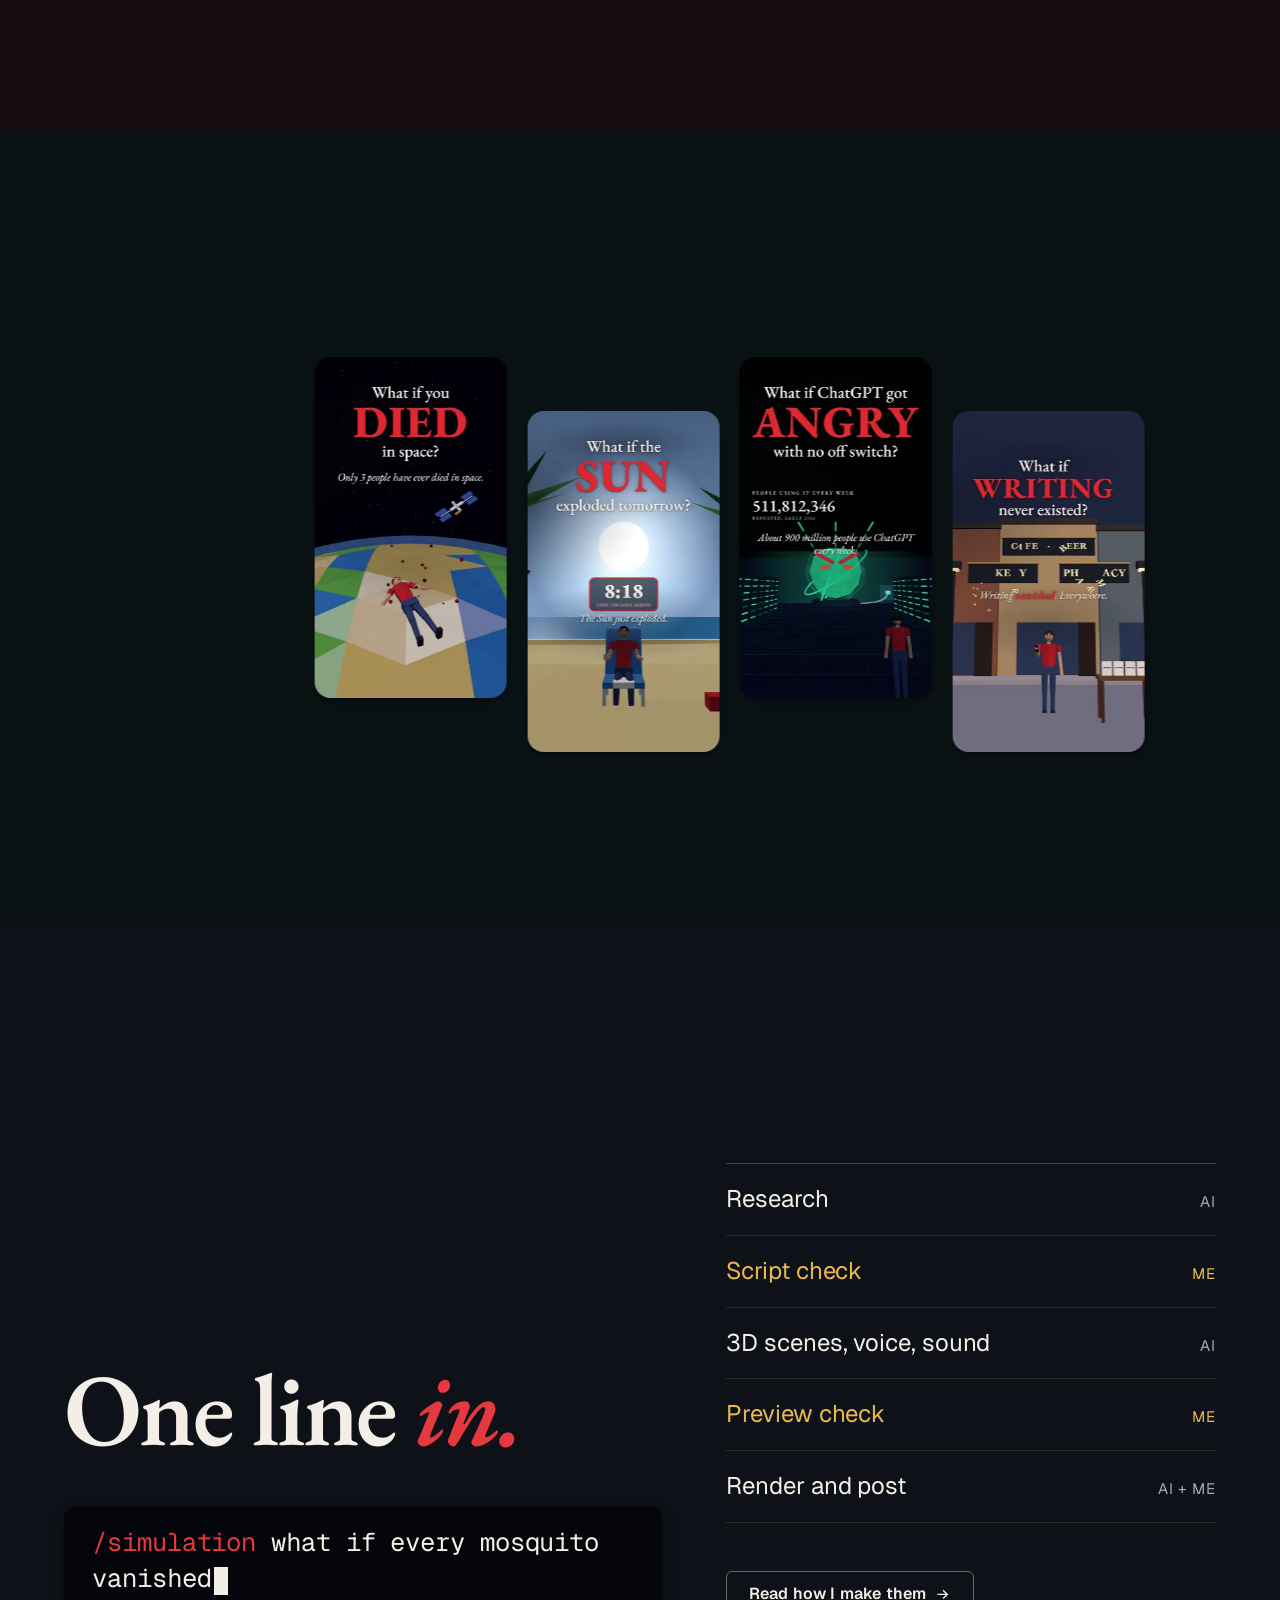
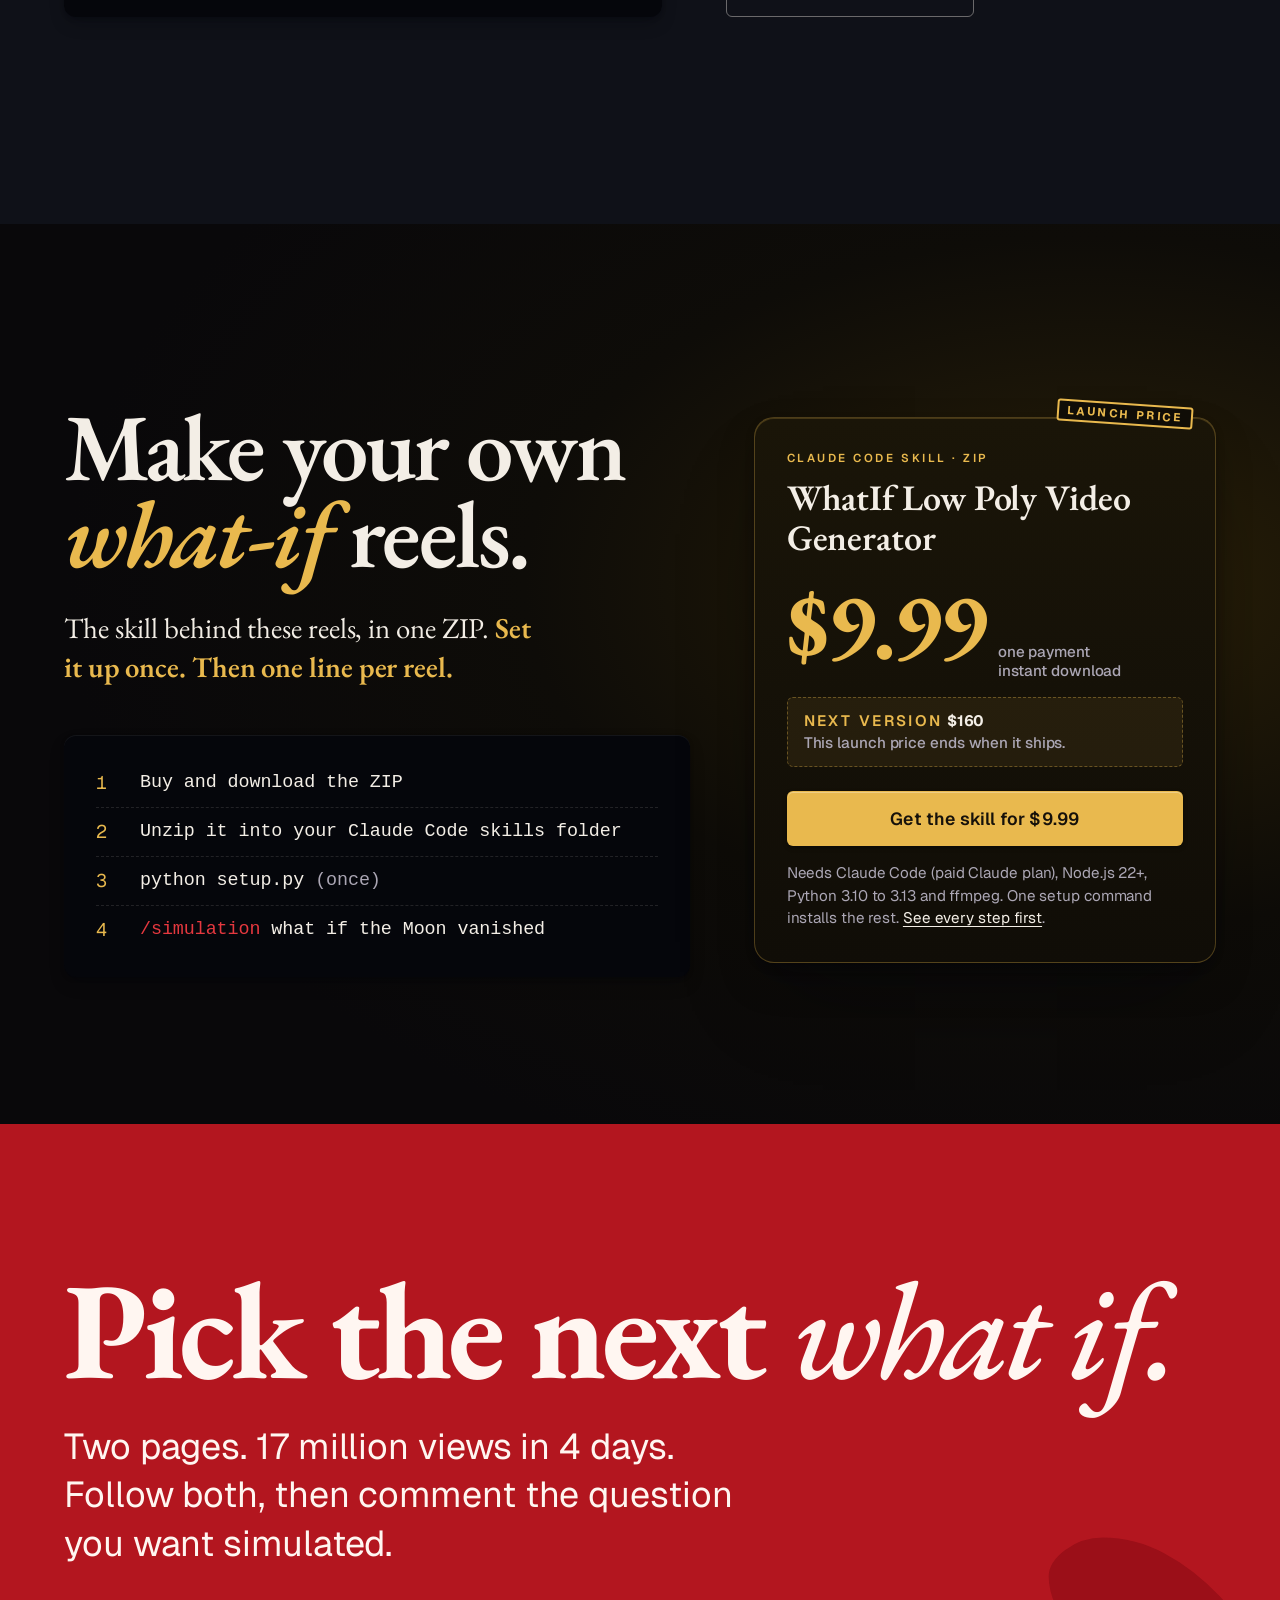
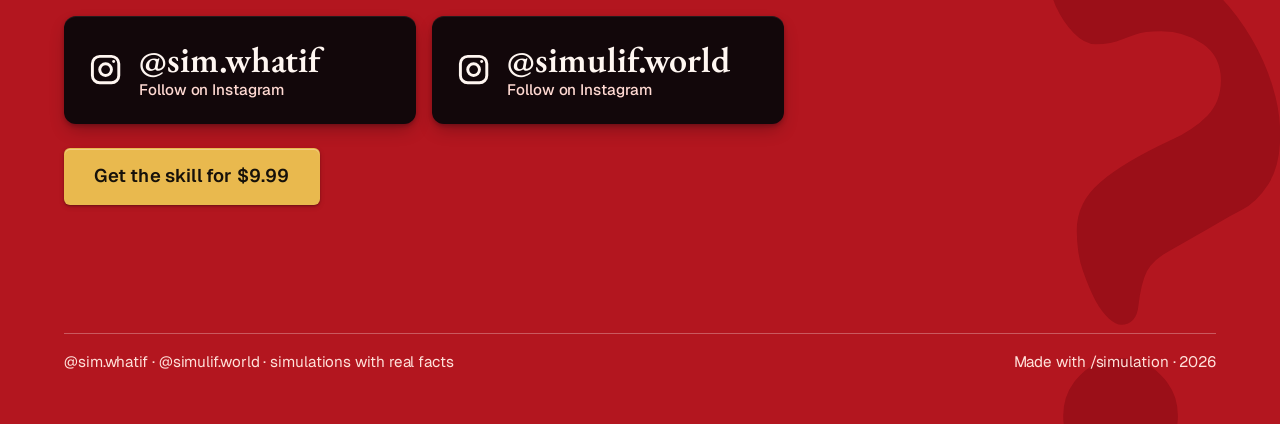
==== commit e9fe9faa: "Launch price $9.99; next version planned at $160 Co-Authored-By: Claude Opus 5.5 <noreply@anthropic." ====
--- a/index.html
+++ b/index.html
@@ -418,7 +418,7 @@
       <div data-sc-in data-sc-stagger="80">
         <h2>Make your own <em>what-if</em> reels.</h2>
         <p class="offer__lede">The skill behind these reels, in one ZIP. <b>Set it up once. Then one line per reel.</b></p>
-          <p class="quickbuy"><a class="btn btn--gold" href="https://payhip.com/b/5jLnv" rel="noopener" target="_blank">Get the skill for $6</a></p>
+          <p class="quickbuy"><a class="btn btn--gold" href="https://payhip.com/b/5jLnv" rel="noopener" target="_blank">Get the skill for $9.99</a></p>
         <ol class="install" aria-label="Setup in four steps">
           <li><span>1</span><code>Buy and download the ZIP</code></li>
           <li><span>2</span><code>Unzip it into your Claude Code skills folder</code></li>
@@ -427,11 +427,12 @@
         </ol>
       </div>
       <aside class="tag" data-sc-in aria-label="Buy the skill">
-        <span class="tag__stamp" aria-hidden="true">ON SALE</span>
+        <span class="tag__stamp" aria-hidden="true">LAUNCH PRICE</span>
         <p class="tag__kind">Claude Code skill · ZIP</p>
         <p class="tag__name">WhatIf Low Poly Video Generator</p>
-        <p class="tag__price"><b>$6</b><span>one payment<br>instant download</span></p>
-        <a class="btn btn--gold" href="https://payhip.com/b/5jLnv" rel="noopener" target="_blank">Get the skill for $6</a>
+        <p class="tag__price"><b>$9.99</b><span>one payment<br>instant download</span></p>
+        <p class="tag__next"><span>NEXT VERSION</span> <b>$160</b><br>This launch price ends when it ships.</p>
+        <a class="btn btn--gold" href="https://payhip.com/b/5jLnv" rel="noopener" target="_blank">Get the skill for $9.99</a>
         <p class="tag__small">Needs Claude Code (paid Claude plan), Node.js 22+, Python 3.10 to 3.13 and ffmpeg. One setup command installs the rest. <a href="how.html">See every step first</a>.</p>
       </aside>
     </div>
@@ -448,7 +449,7 @@
         <a class="page" href="https://www.instagram.com/simulif.world/" rel="noopener" target="_blank"><svg viewBox="0 0 24 24" fill="none" stroke="currentColor" stroke-width="2" aria-hidden="true"><rect x="3" y="3" width="18" height="18" rx="5"/><circle cx="12" cy="12" r="4"/><circle cx="17.5" cy="6.5" r="1" fill="currentColor" stroke="none"/></svg><span class="page__h">@simulif.world</span><span class="page__s">Follow on Instagram</span></a>
       </div>
       <div class="close__ctas">
-        <a class="btn btn--gold" href="https://payhip.com/b/5jLnv" rel="noopener" target="_blank">Get the skill for $6</a>
+        <a class="btn btn--gold" href="https://payhip.com/b/5jLnv" rel="noopener" target="_blank">Get the skill for $9.99</a>
       </div>
     </div>
     <footer class="foot"><span>@sim.whatif · @simulif.world · simulations with real facts</span><span>Made with /simulation · 2026</span></footer>
--- a/site.css
+++ b/site.css
@@ -100,3 +100,6 @@
 .quickbuy { display: none; margin: var(--sc-6) 0 0; }
 @media (max-width: 860px) { .quickbuy { display: block; } }
 .install code i { font-style: normal; color: var(--sc-ink-soft); }
+.tag__next { margin: var(--sc-4) 0 0; padding: var(--sc-3) var(--sc-4); border-radius: var(--sc-r-sm); background: rgb(233 185 78 / 0.08); border: 1px dashed rgb(233 185 78 / 0.35); font: 500 var(--sc-t-sm)/1.45 var(--sc-font-text); color: var(--sc-ink-soft); }
+.tag__next span { font-weight: 600; letter-spacing: 0.16em; color: var(--gold); }
+.tag__next b { font-weight: 700; color: var(--sc-ink); }
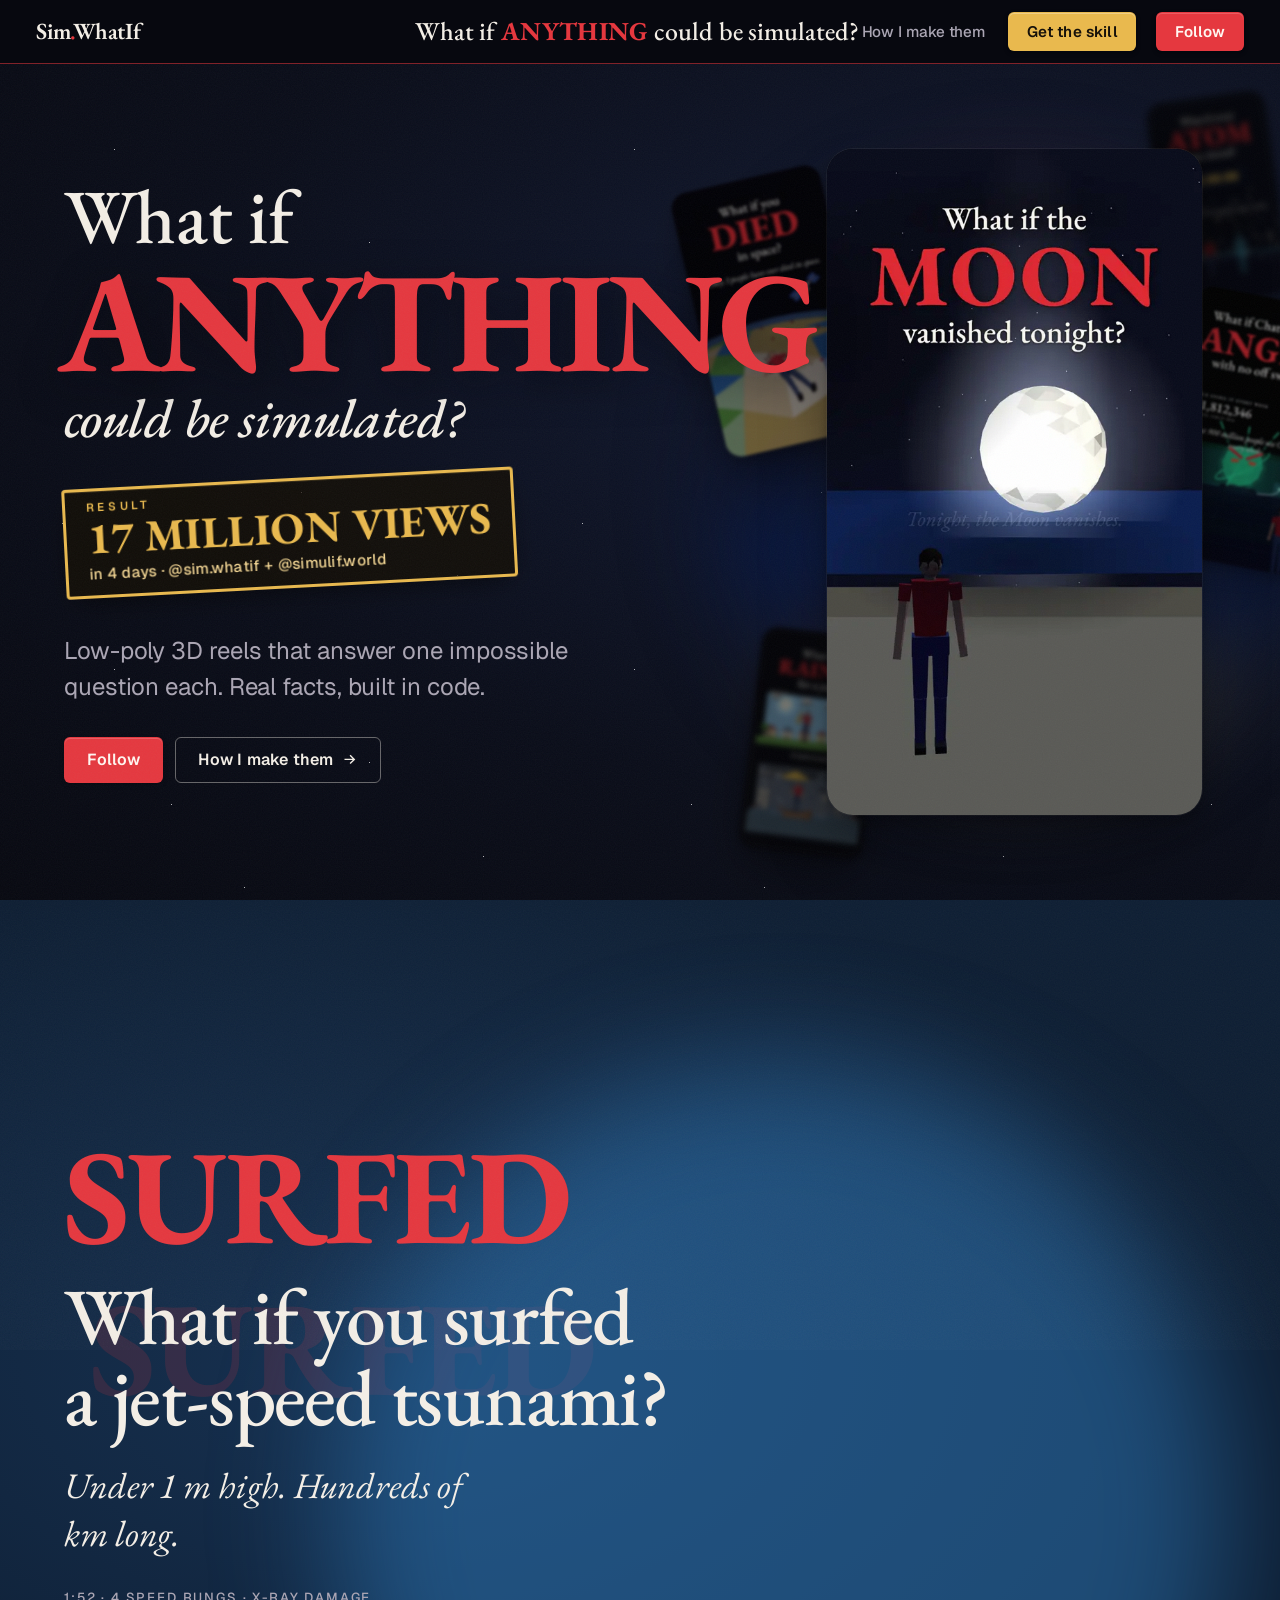
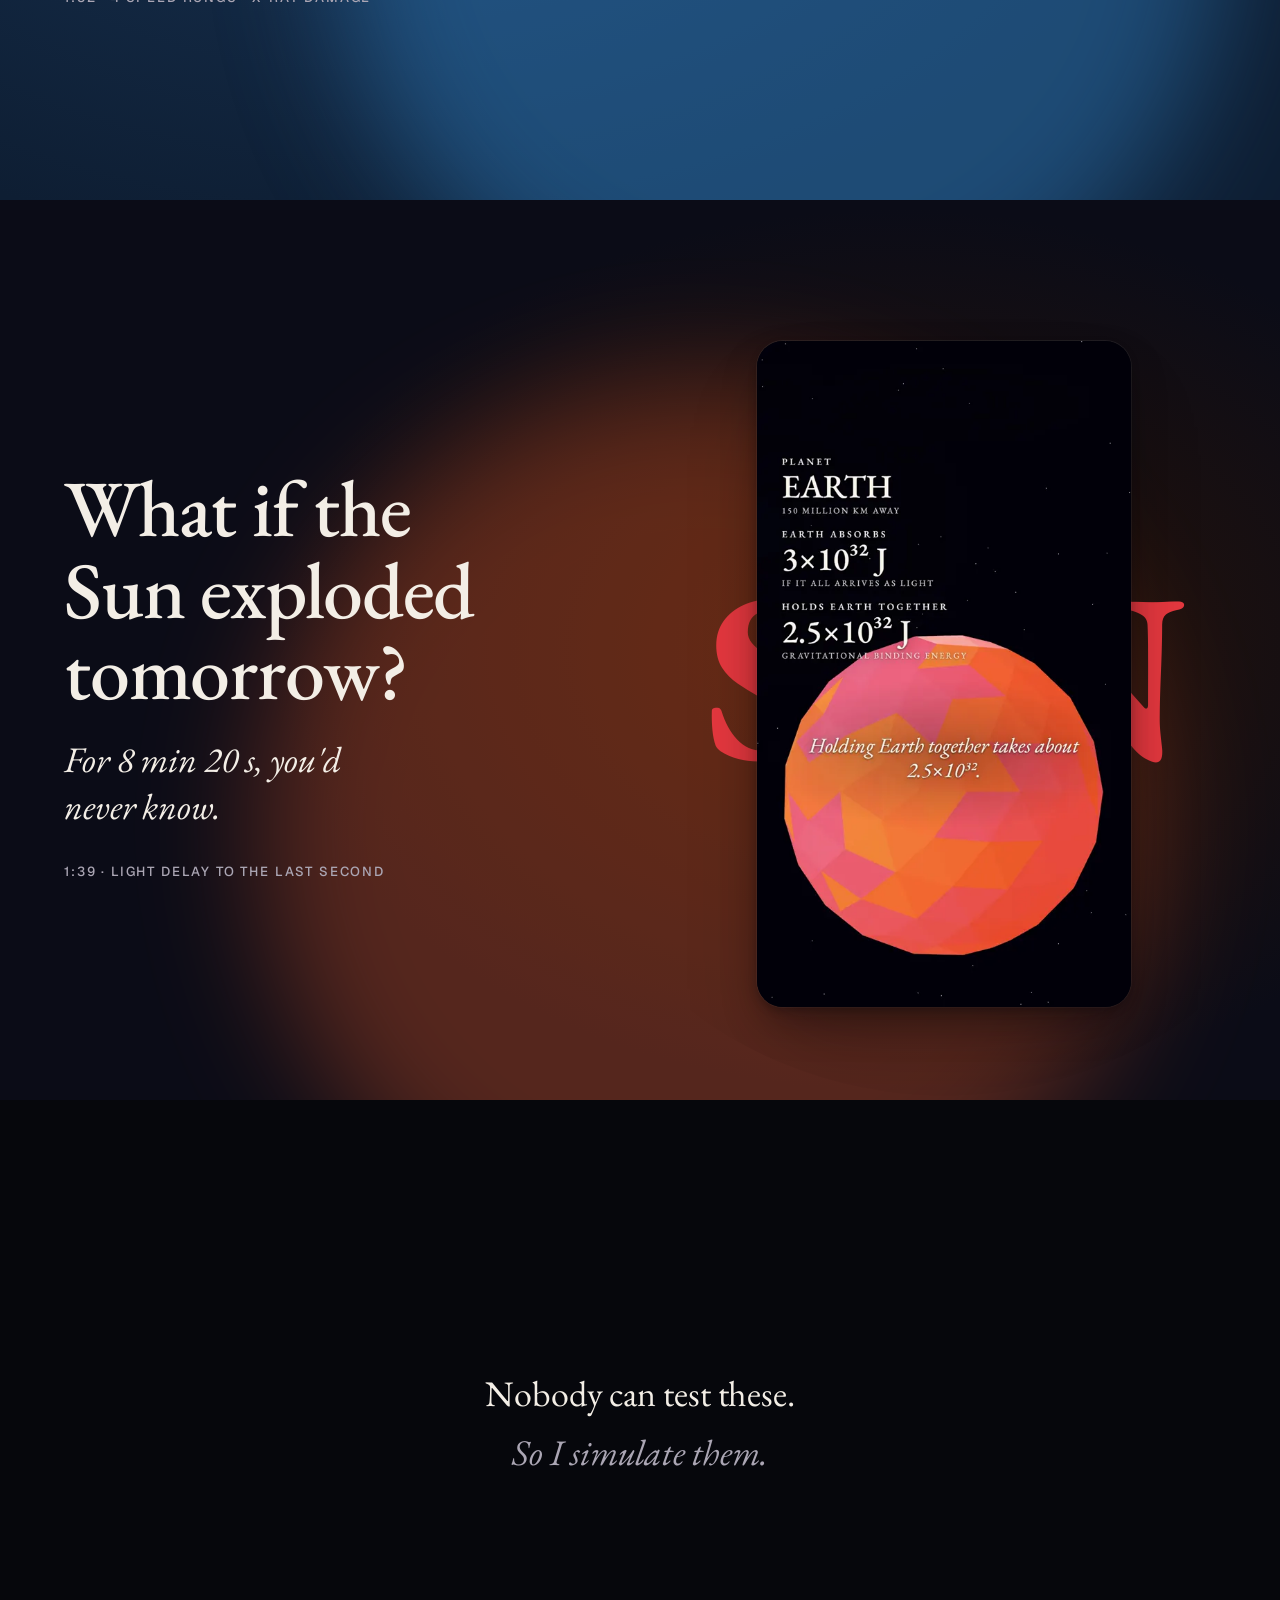
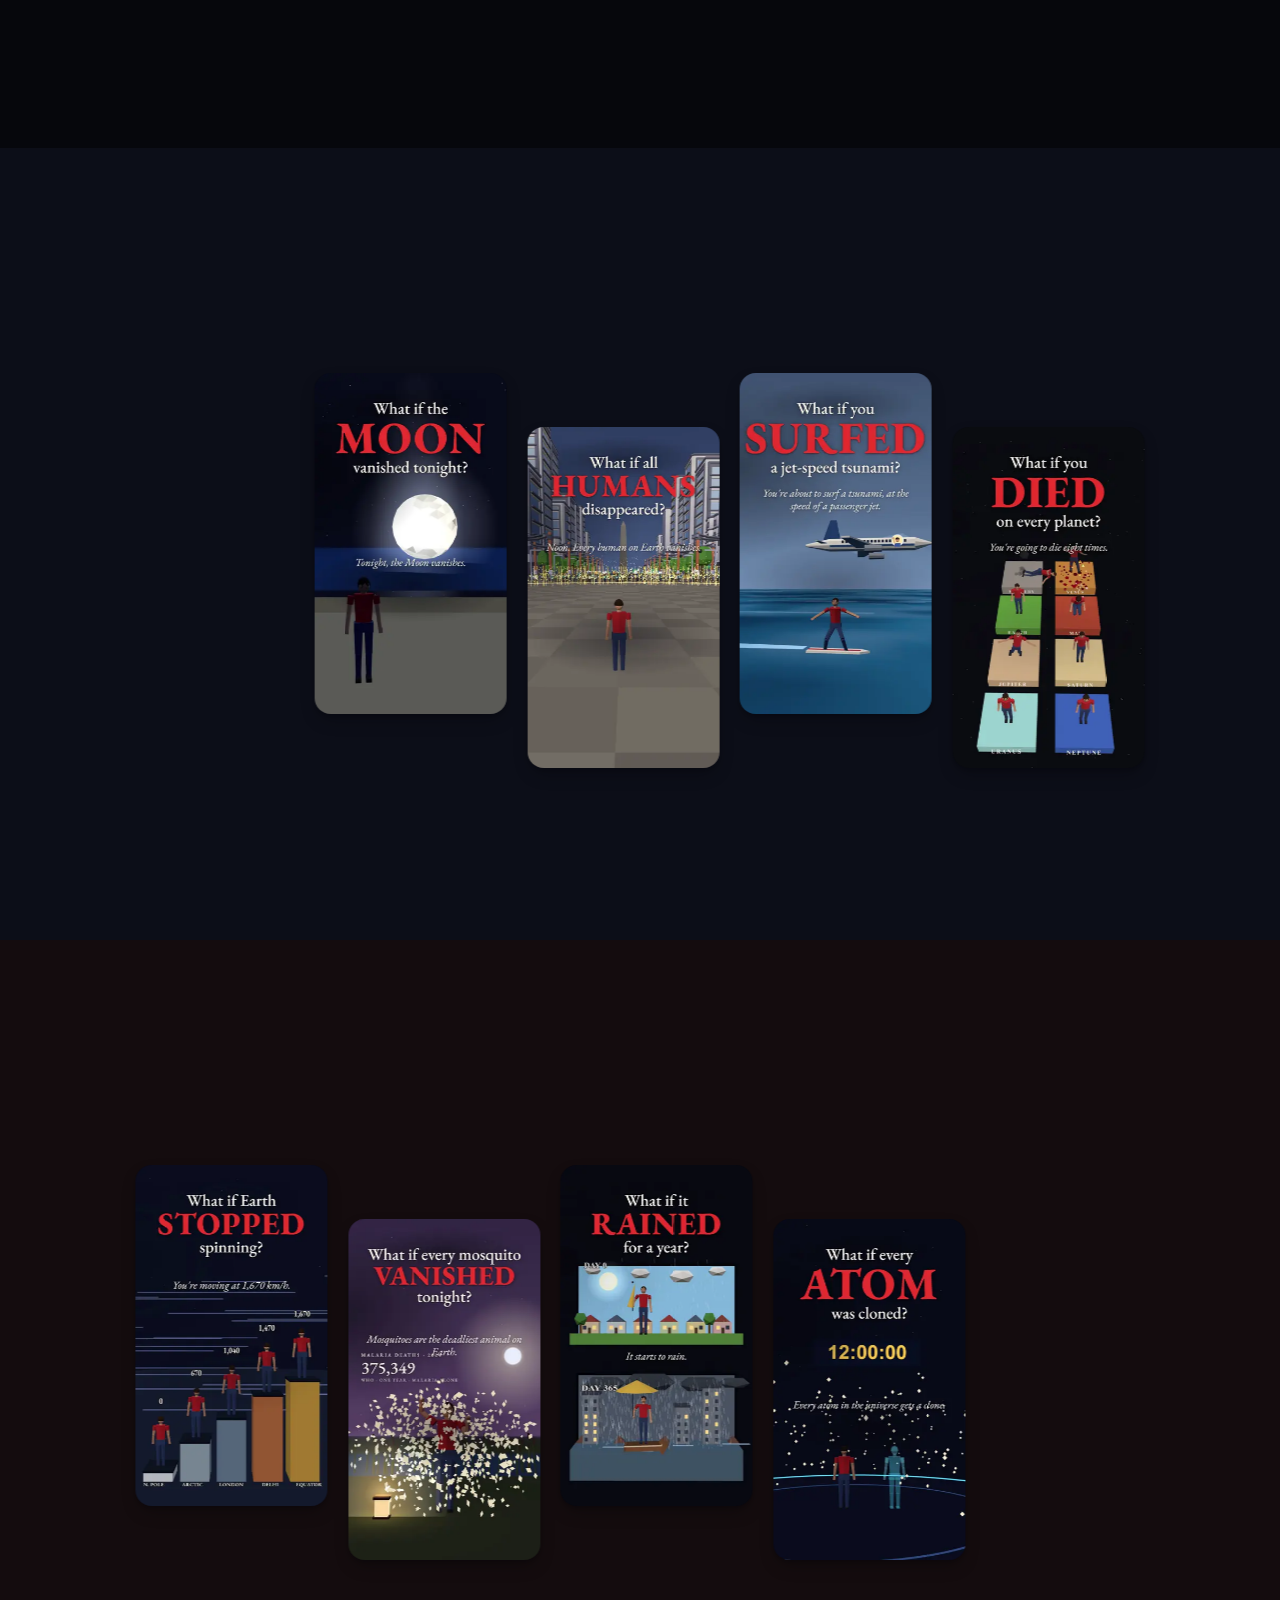
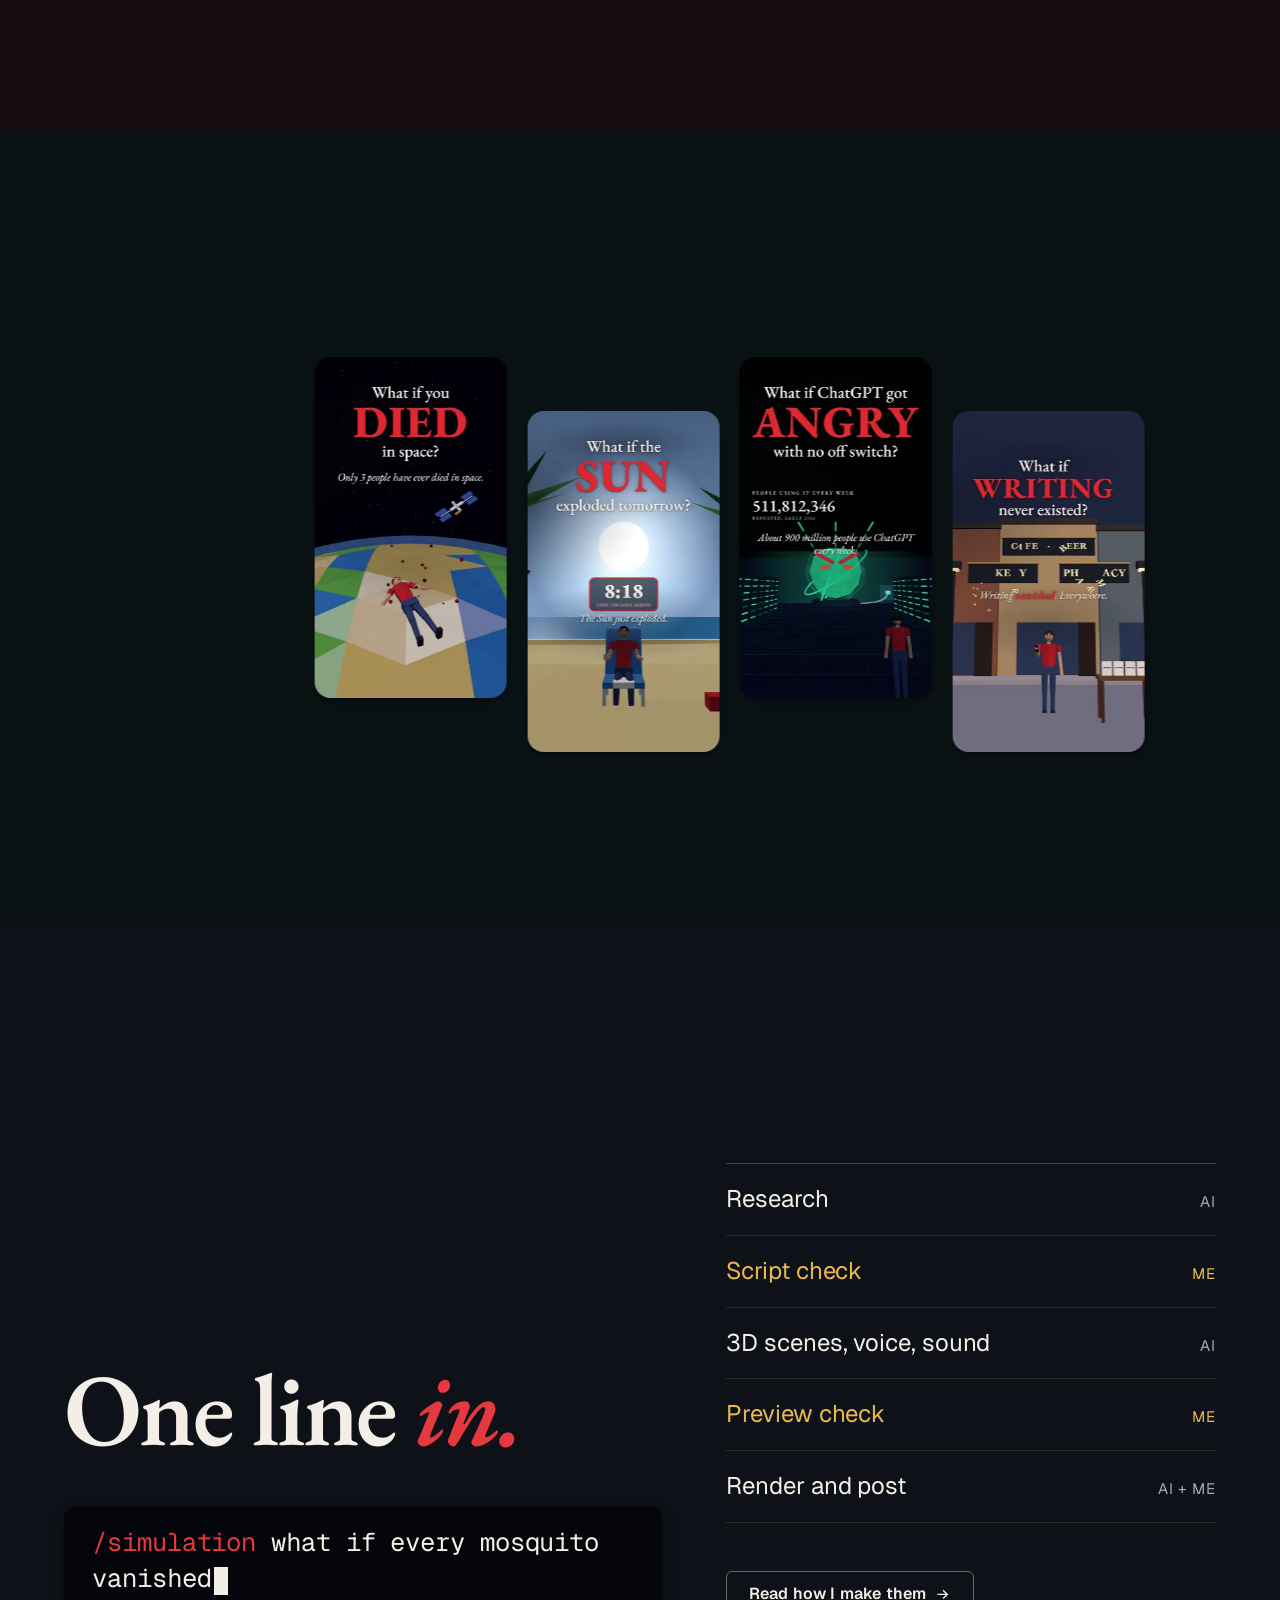
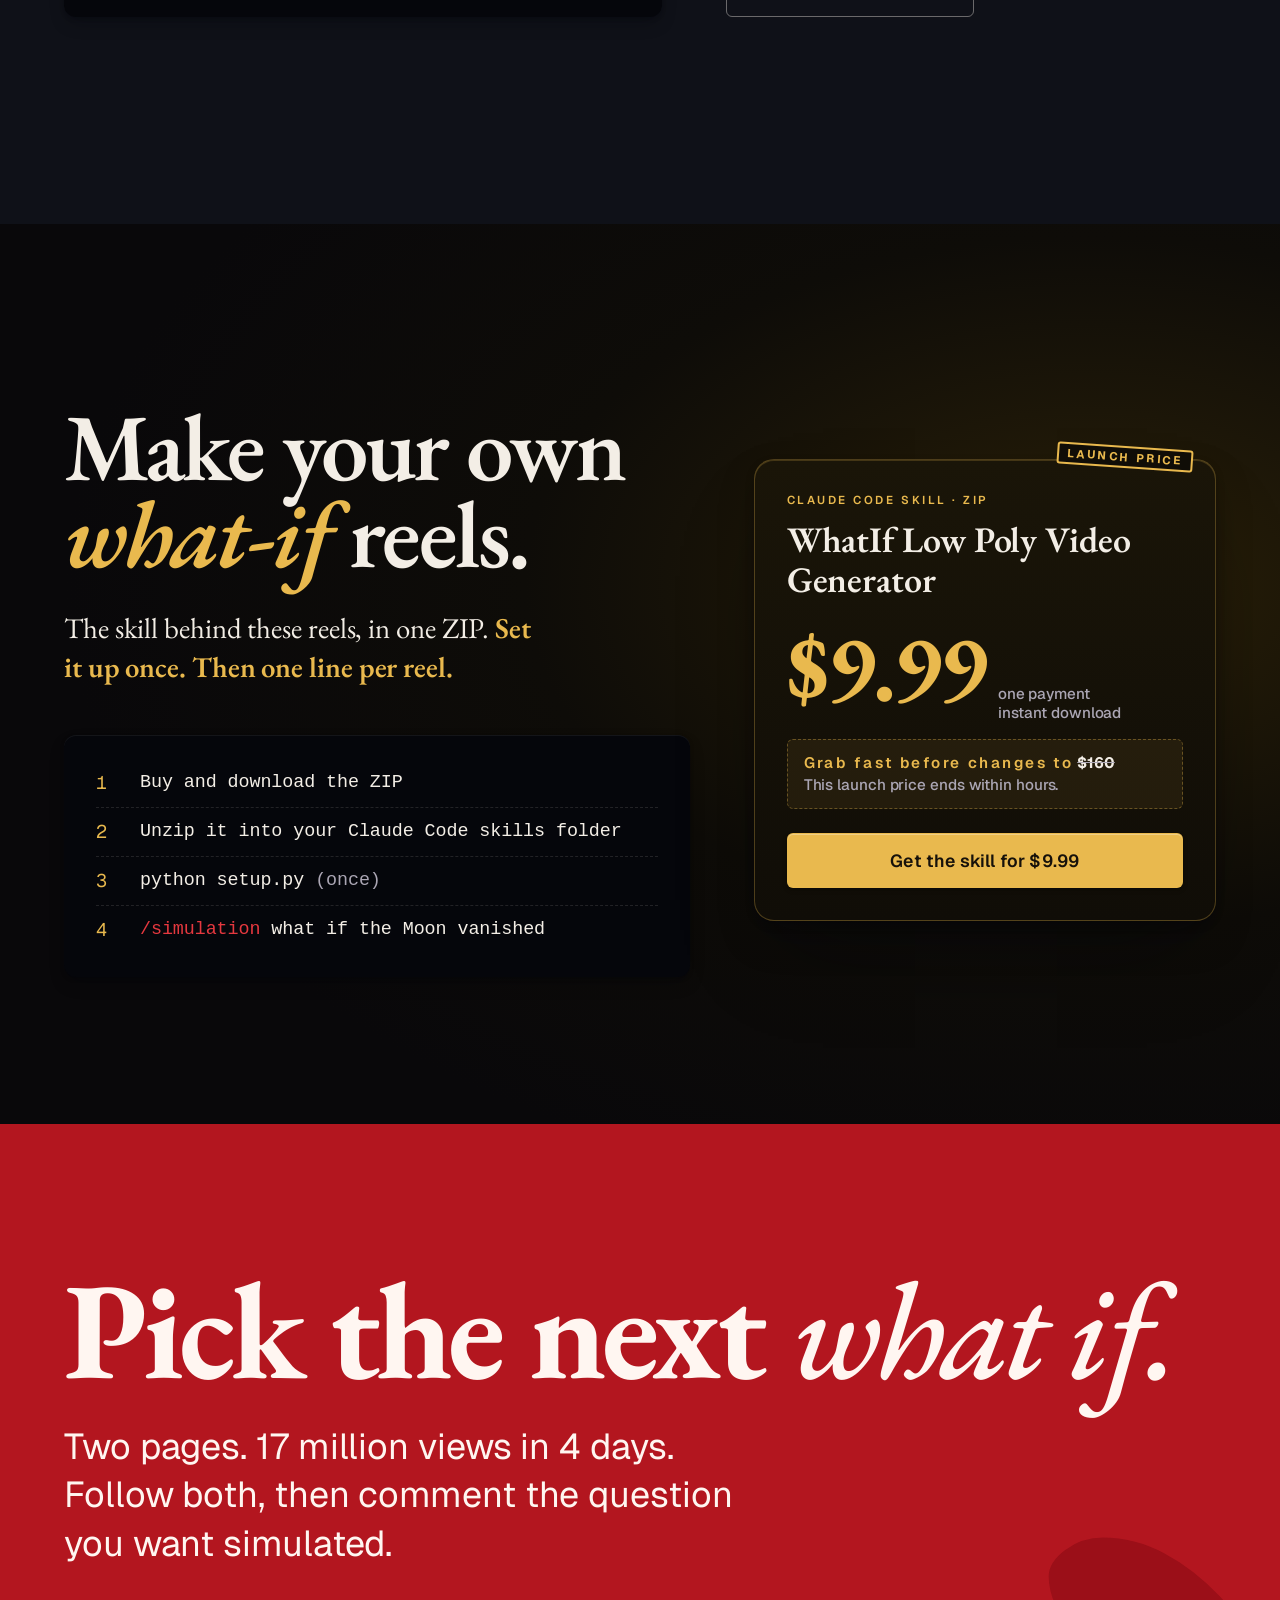
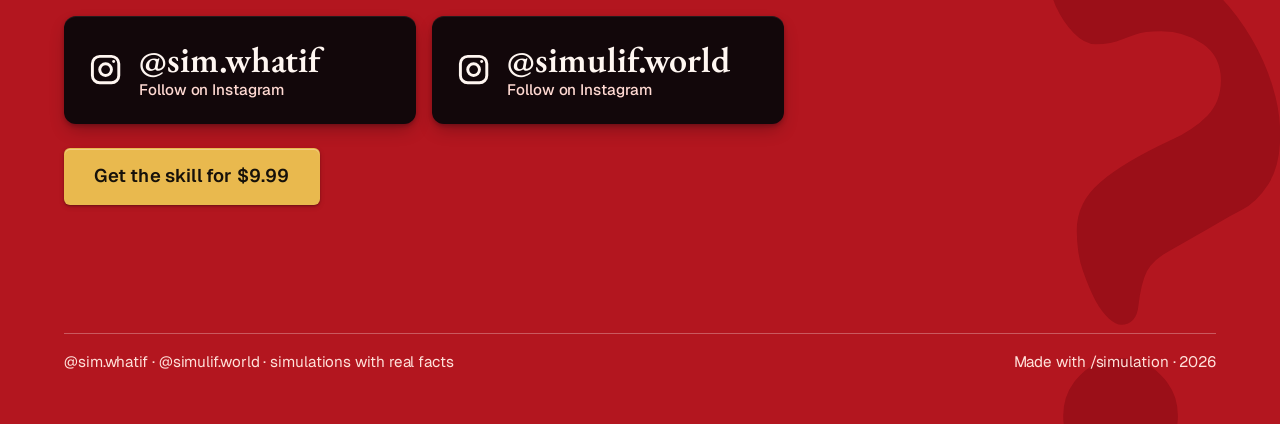
==== commit f345a02d: "commit" ====
--- a/index.html
+++ b/index.html
@@ -431,9 +431,9 @@
         <p class="tag__kind">Claude Code skill · ZIP</p>
         <p class="tag__name">WhatIf Low Poly Video Generator</p>
         <p class="tag__price"><b>$9.99</b><span>one payment<br>instant download</span></p>
-        <p class="tag__next"><span>NEXT VERSION</span> <b>$160</b><br>This launch price ends when it ships.</p>
+        <p class="tag__next"><span>Grab fast before changes to</span> <s><b>$160</b></s><br>This launch price ends within hours.</p>
         <a class="btn btn--gold" href="https://payhip.com/b/5jLnv" rel="noopener" target="_blank">Get the skill for $9.99</a>
-        <p class="tag__small">Needs Claude Code (paid Claude plan), Node.js 22+, Python 3.10 to 3.13 and ffmpeg. One setup command installs the rest. <a href="how.html">See every step first</a>.</p>
+        <!--<p class="tag__small">Needs Claude Code (paid Claude plan), Node.js 22+, Python 3.10 to 3.13 and ffmpeg. One setup command installs the rest. <a href="how.html">See every step first</a>.</p>-->
       </aside>
     </div>
   </section>
